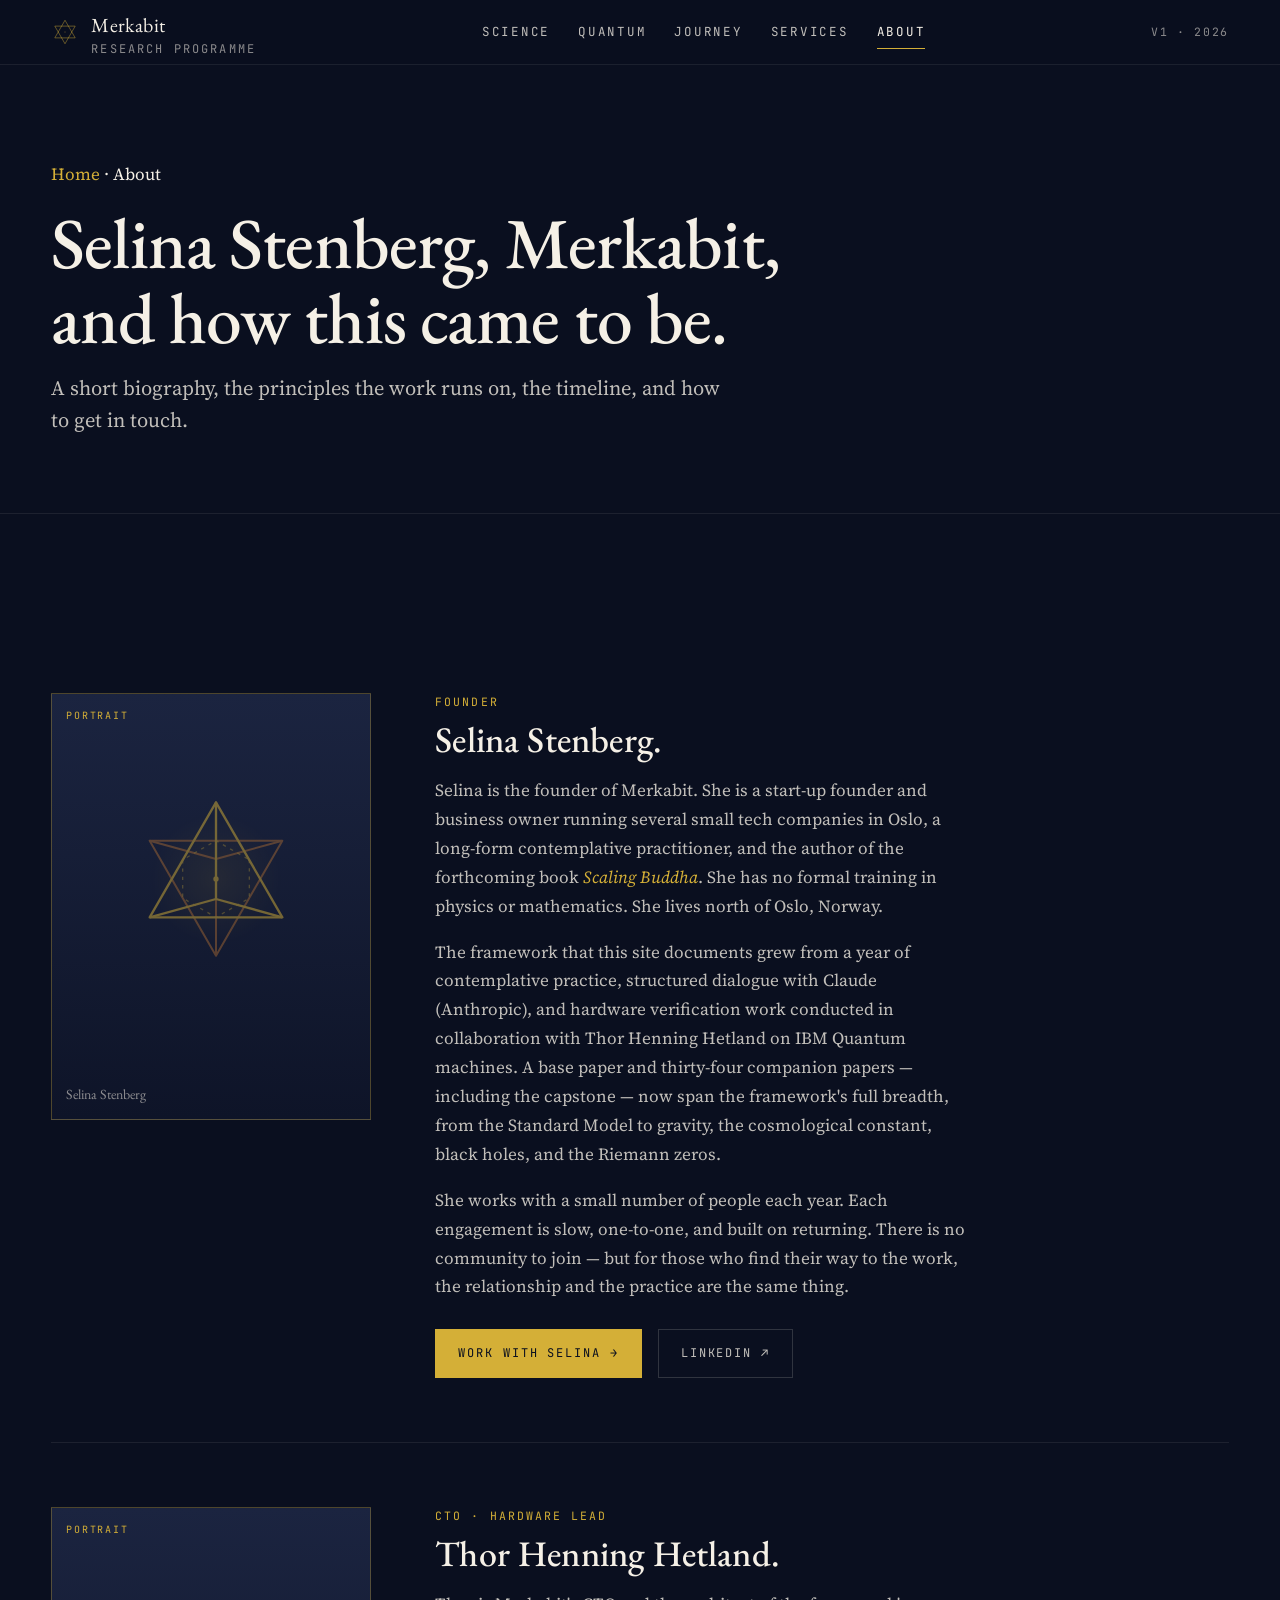
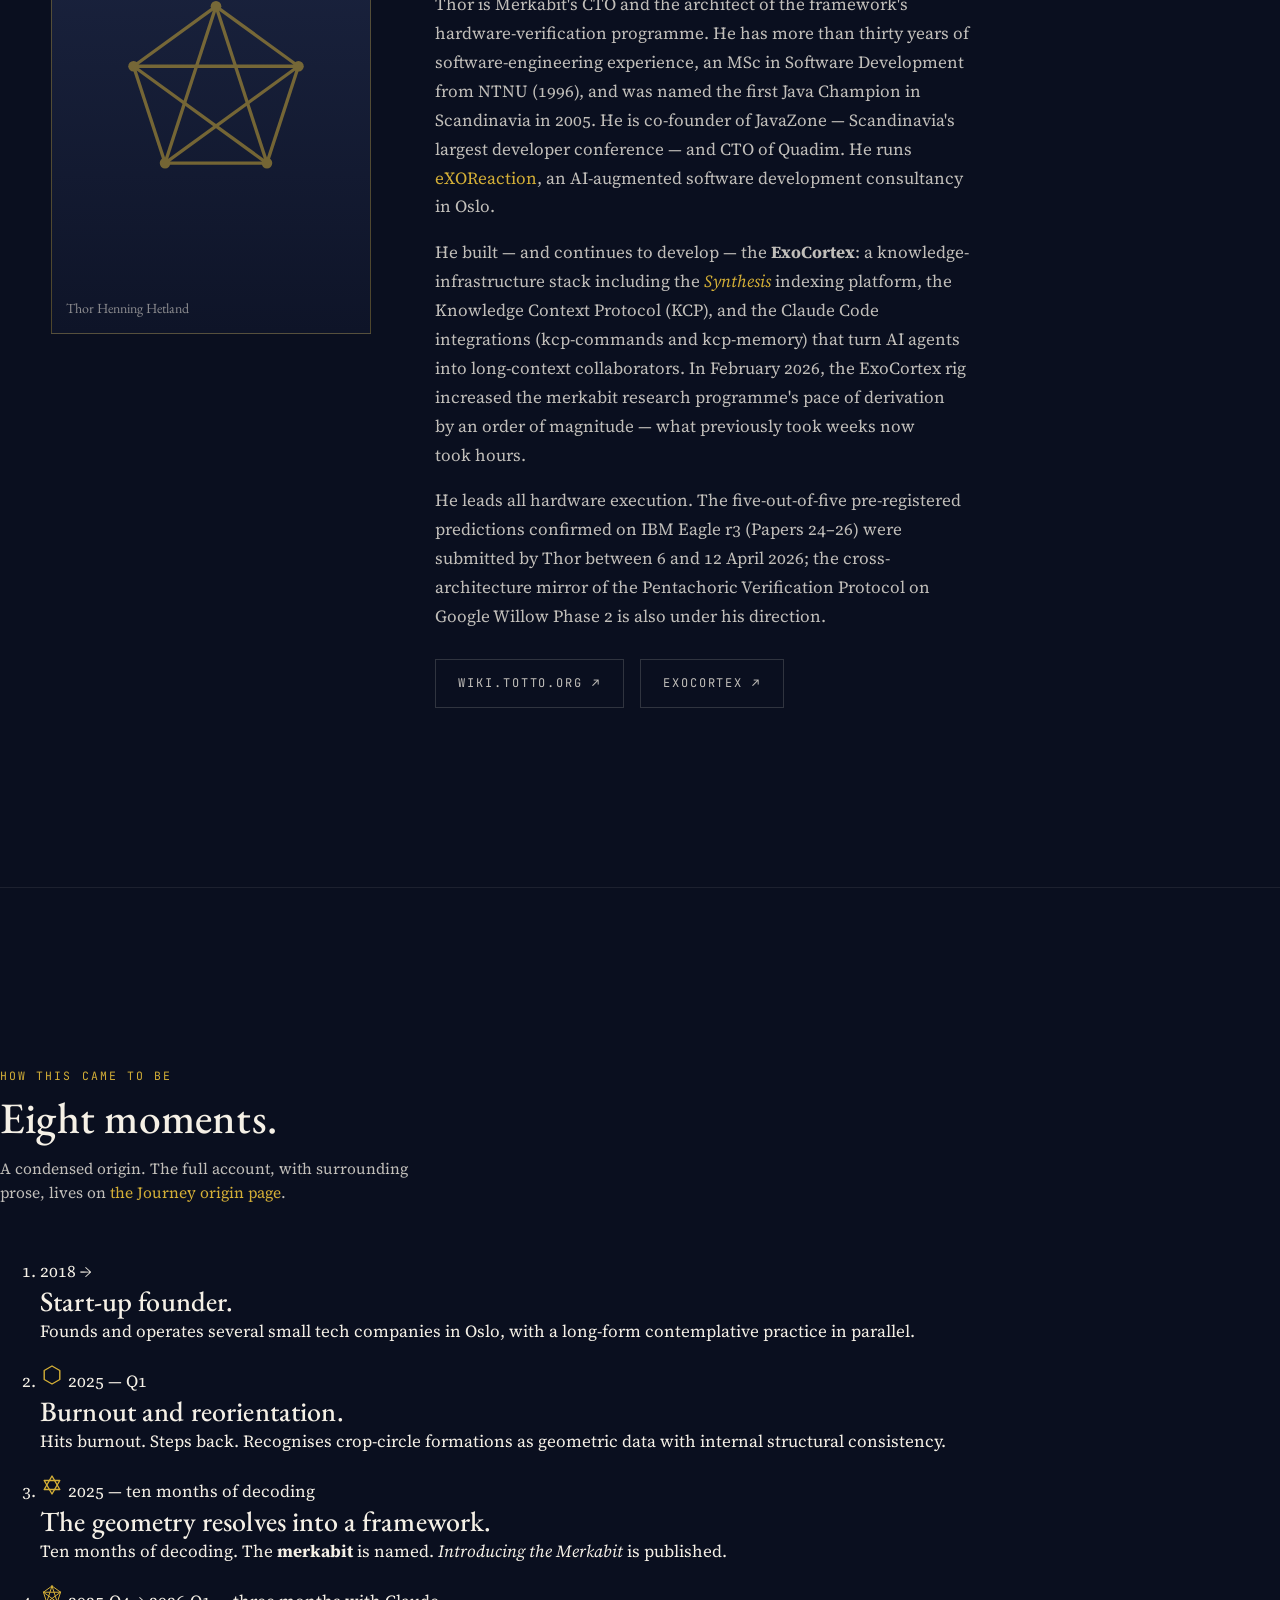
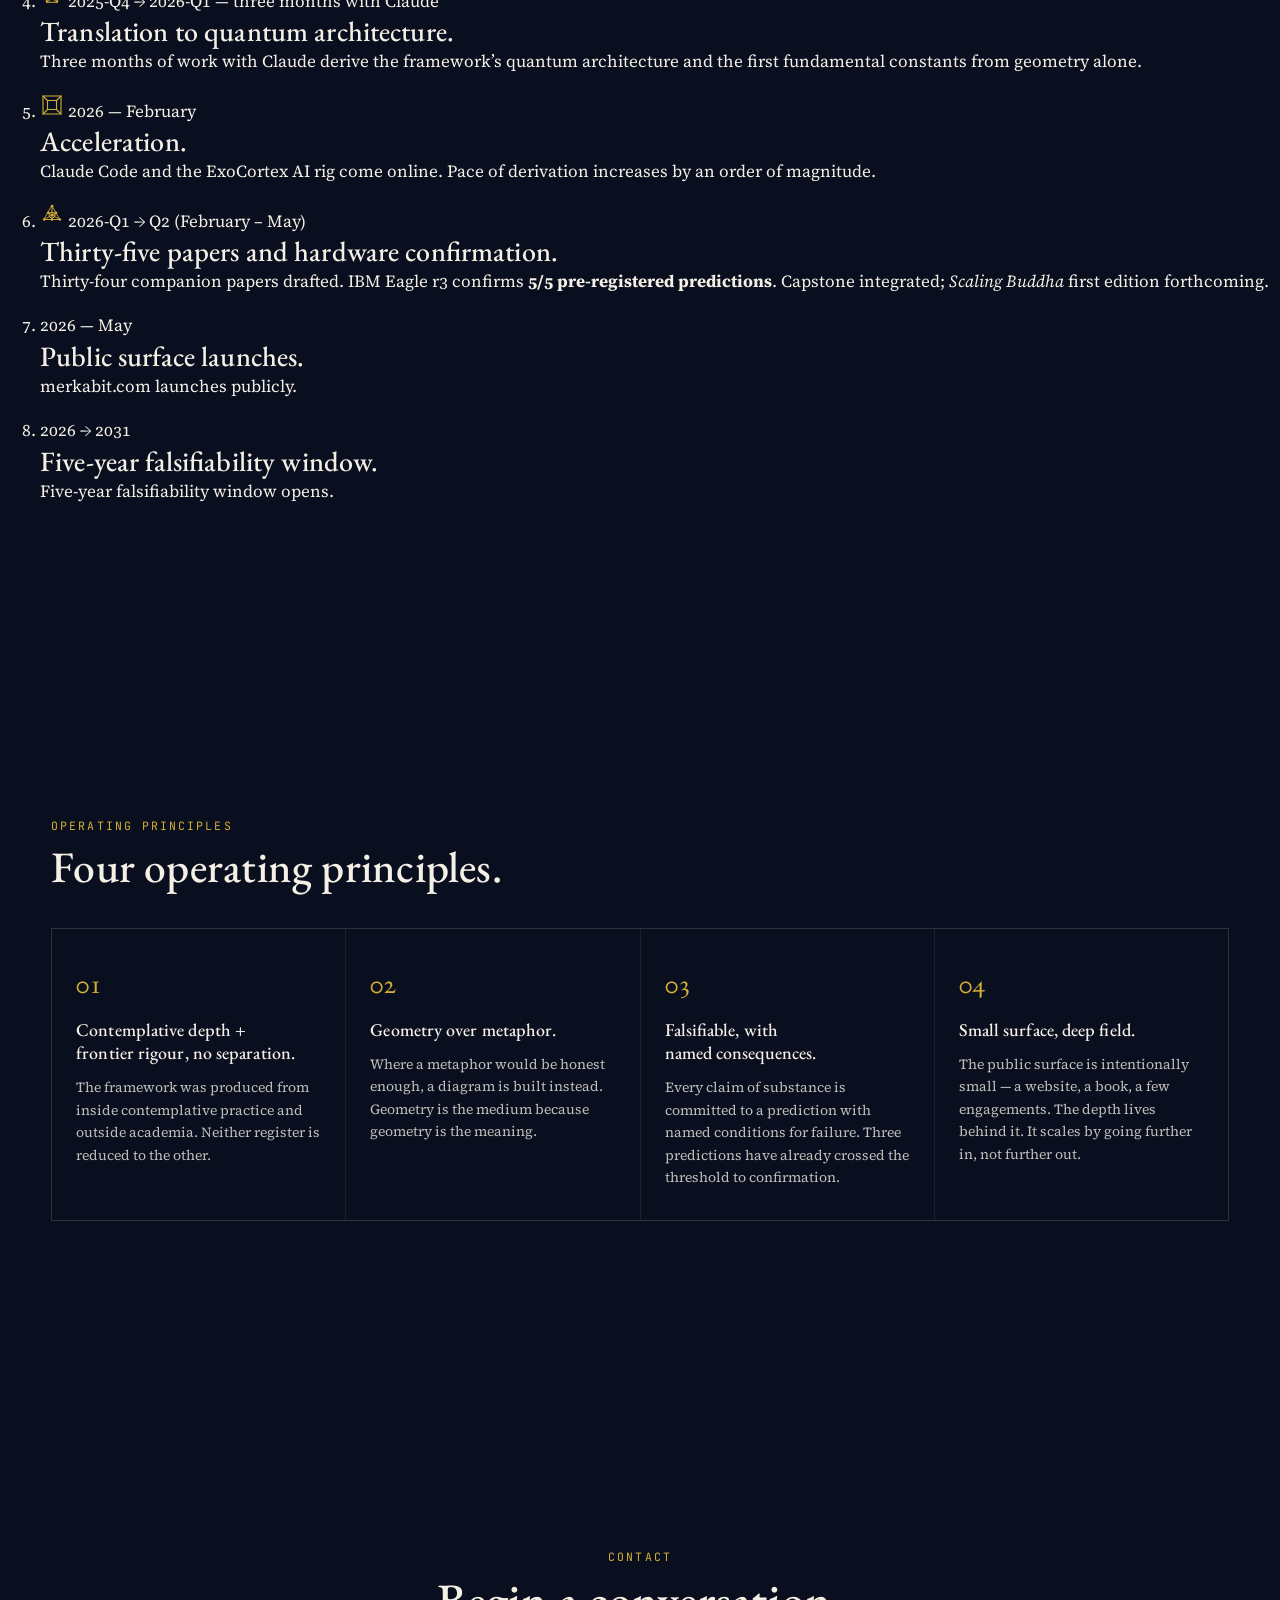
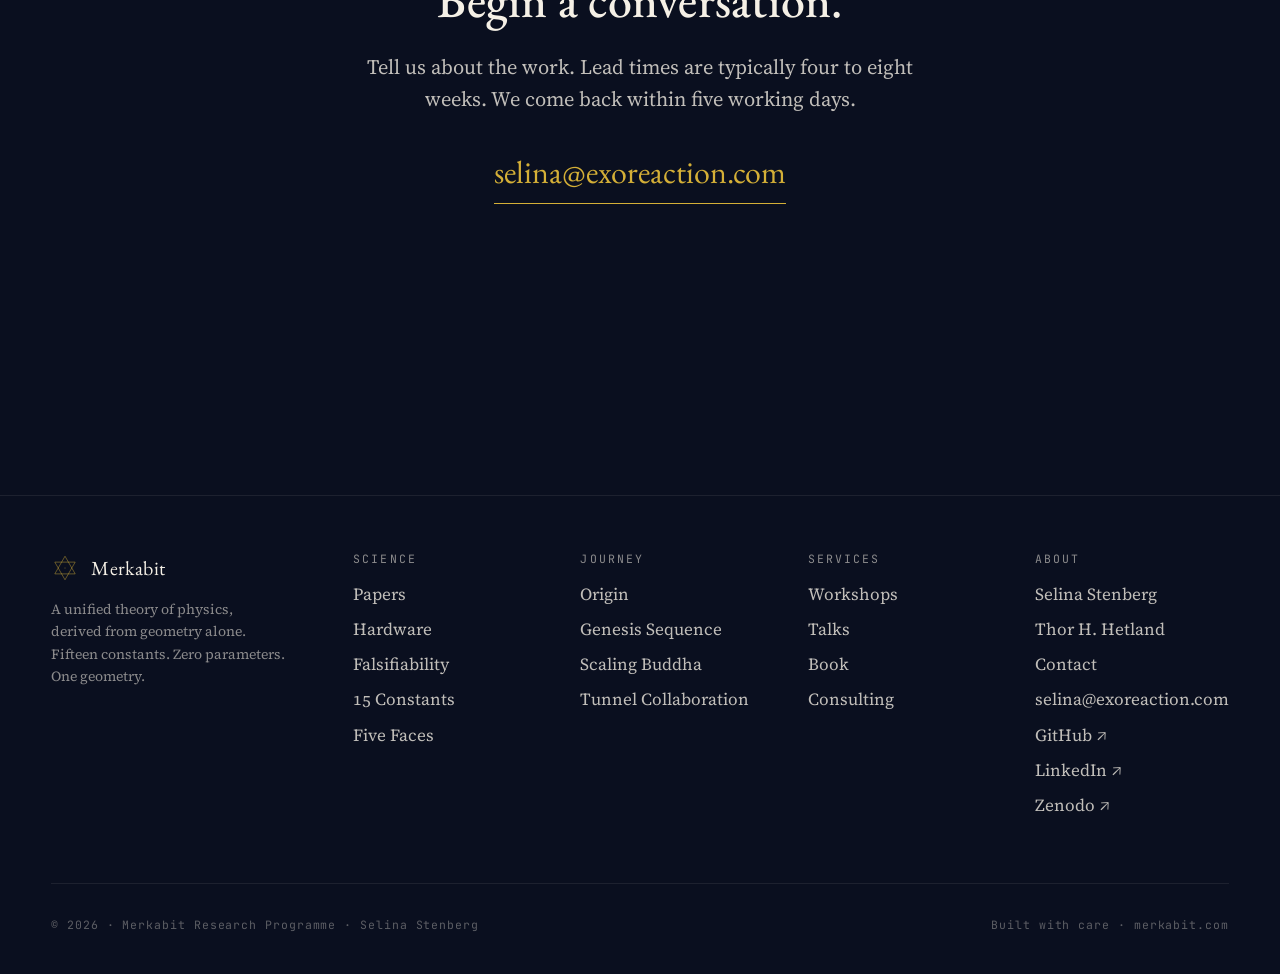
==== about.html @ daee8eeb "Warmer phrasing in Selina bio third paragraph Was: 'She works with a small number of clients each ye" ====
<!doctype html>
<html lang="en">
<head>
  <meta charset="utf-8"/>
  <title>About — Merkabit</title>
  <meta name="viewport" content="width=device-width,initial-scale=1"/>
  <link rel="preconnect" href="https://fonts.googleapis.com"/>
  <link rel="preconnect" href="https://fonts.gstatic.com" crossorigin/>
  <link href="https://fonts.googleapis.com/css2?family=EB+Garamond:ital,wght@0,400;0,500;0,600;1,400&family=Source+Serif+4:opsz,wght@8..60,300;8..60,400;8..60,500;8..60,600&family=JetBrains+Mono:wght@400;500&display=swap" rel="stylesheet"/>
  <link rel="stylesheet" href="styles/site.css"/>
  <style>
    .page-hero { padding: 96px 0 56px; border-bottom: 1px solid var(--line); }
    .bio-grid { display: grid; grid-template-columns: 320px 1fr; gap: 64px; align-items: start; padding: 64px 0; border-bottom: 1px solid var(--line); }
    .bio-grid:last-of-type { border-bottom: 0; }
    @media (max-width: 900px) { .bio-grid { grid-template-columns: 1fr; } }
    .portrait {
      aspect-ratio: 3/4; background:
        linear-gradient(180deg, #1B2440 0%, #0E1428 100%);
      border: 1px solid var(--line-gold);
      position: relative; overflow: hidden;
      display: flex; align-items: center; justify-content: center;
    }
    .portrait::before {
      content: attr(data-label); font-family: var(--font-mono); font-size: 10px; letter-spacing: 0.18em; text-transform: uppercase; color: var(--gold);
      position: absolute; top: 14px; left: 14px;
    }
    .portrait::after {
      content: attr(data-name); font-family: var(--font-display); font-size: 14px; color: var(--ink-dim); position: absolute; bottom: 14px; left: 14px;
    }
    .portrait .geo { width: 60%; height: 60%; opacity: 0.5; }
    .bio h2 { font-size: 36px; }
    .bio .body { font-size: 17px; line-height: 1.7; color: var(--ink-mid); margin-top: 16px; max-width: 60ch; }
    .bio .body p + p { margin-top: 14px; }
    .bio .body em { color: var(--gold); font-style: italic; }

    .principles {
      display: grid; grid-template-columns: repeat(4, 1fr); gap: 1px;
      background: var(--line); border: 1px solid var(--line);
    }
    @media (max-width: 900px) { .principles { grid-template-columns: 1fr 1fr; } }
    @media (max-width: 600px) { .principles { grid-template-columns: 1fr; } }
    .pr {
      background: var(--bg); padding: 32px 24px; min-height: 220px;
      display: flex; flex-direction: column; gap: 12px;
    }
    .pr .num { font-family: var(--font-display); font-size: 28px; color: var(--gold); }
    .pr h4 { font-size: 18px; }
    .pr p { font-size: 14px; color: var(--ink-mid); line-height: 1.6; margin: 0; }

    .timeline { display: flex; flex-direction: column; gap: 0; }
    .ev {
      display: grid; grid-template-columns: 140px 1fr; gap: 32px; padding: 22px 0;
      border-bottom: 1px solid var(--line);
    }
    .ev:last-child { border-bottom: 0; }
    .ev .yr { font-family: var(--font-mono); font-size: 13px; letter-spacing: 0.14em; color: var(--gold); padding-top: 4px; }
    .ev .what { font-size: 17px; color: var(--ink); line-height: 1.55; }
    .ev .what em { color: var(--ink-mid); font-style: normal; display: block; font-size: 14px; margin-top: 4px; }

    .contact-block { padding: 96px 0; text-align: center; }
    .contact-block h2 { font-size: clamp(36px, 5vw, 48px); }
    .contact-block .email-link {
      display: inline-block;
      margin-top: 32px;
      font-family: var(--font-display);
      font-size: clamp(24px, 3vw, 32px);
      color: var(--gold);
      text-decoration: none;
      border-bottom: 1px solid var(--gold);
      padding-bottom: 4px;
      transition: opacity 150ms ease;
    }
    .contact-block .email-link:hover { opacity: 0.78; }
  </style>
</head>
<body data-nav="about" data-screen-label="11 About">
  <div id="site-header"></div>
  <main class="page">

    <section class="page-hero">
      <div class="wrap wrap--wide">
        <div class="crumb"><a href="index.html">Home</a> · About</div>
        <h1 style="margin-top:18px;">Selina Stenberg, Merkabit, and how this came to be.</h1>
        <p class="lede" style="margin-top:18px;">
          A short biography, the principles the work runs on, the timeline, and how to get in touch.
        </p>
      </div>
    </section>

    <section>
      <div class="wrap wrap--wide">
        <div class="bio-grid" id="bio">
          <div class="portrait" data-label="Portrait" data-name="Selina Stenberg">
            <div class="geo" id="portrait-geo"></div>
          </div>
          <div class="bio">
            <div class="eyebrow">Founder</div>
            <h2 style="margin-top:8px;">Selina Stenberg.</h2>
            <div class="body">
              <p>Selina is the founder of Merkabit. She is a start-up founder and business owner running several small tech companies in Oslo, a long-form contemplative practitioner, and the author of the forthcoming book <em>Scaling Buddha</em>. She has no formal training in physics or mathematics. She lives north of Oslo, Norway.</p>
              <p>The framework that this site documents grew from a year of contemplative practice, structured dialogue with Claude (Anthropic), and hardware verification work conducted in collaboration with Thor Henning Hetland on IBM Quantum machines. A base paper and thirty-four companion papers — including the capstone — now span the framework's full breadth, from the Standard Model to gravity, the cosmological constant, black holes, and the Riemann zeros.</p>
              <p>She works with a small number of people each year. Each engagement is slow, one-to-one, and built on returning. There is no community to join — but for those who find their way to the work, the relationship and the practice are the same thing.</p>
            </div>
            <div class="row gap-sm" style="margin-top: 28px;">
              <a class="btn btn--solid" href="services.html">Work with Selina →</a>
              <a class="btn btn--ghost" href="https://www.linkedin.com/in/selinas/" target="_blank" rel="noopener">LinkedIn ↗</a>
            </div>
          </div>
        </div>

        <div class="bio-grid" id="bio-thor">
          <div class="portrait" data-label="Portrait" data-name="Thor Henning Hetland">
            <div class="geo" id="portrait-thor-geo"></div>
          </div>
          <div class="bio">
            <div class="eyebrow">CTO · Hardware lead</div>
            <h2 style="margin-top:8px;">Thor Henning Hetland.</h2>
            <div class="body">
              <p>Thor is Merkabit's CTO and the architect of the framework's hardware-verification programme. He has more than thirty years of software-engineering experience, an MSc in Software Development from NTNU (1996), and was named the first Java Champion in Scandinavia in 2005. He is co-founder of JavaZone — Scandinavia's largest developer conference — and CTO of Quadim. He runs <a href="https://exoreaction.com" target="_blank" rel="noopener" style="color:var(--gold);">eXOReaction</a>, an AI-augmented software development consultancy in Oslo.</p>
              <p>He built — and continues to develop — the <strong>ExoCortex</strong>: a knowledge-infrastructure stack including the <em>Synthesis</em> indexing platform, the Knowledge Context Protocol (KCP), and the Claude Code integrations (kcp-commands and kcp-memory) that turn AI agents into long-context collaborators. In February 2026, the ExoCortex rig increased the merkabit research programme's pace of derivation by an order of magnitude — what previously took weeks now took hours.</p>
              <p>He leads all hardware execution. The five-out-of-five pre-registered predictions confirmed on IBM Eagle r3 (Papers 24–26) were submitted by Thor between 6 and 12 April 2026; the cross-architecture mirror of the Pentachoric Verification Protocol on Google Willow Phase 2 is also under his direction.</p>
            </div>
            <div class="row gap-sm" style="margin-top: 28px;">
              <a class="btn btn--ghost" href="https://wiki.totto.org/about/" target="_blank" rel="noopener">wiki.totto.org ↗</a>
              <a class="btn btn--ghost" href="https://wiki.totto.org/knowledge-infrastructure/" target="_blank" rel="noopener">ExoCortex ↗</a>
            </div>
          </div>
        </div>
      </div>
    </section>

    <section style="border-top: 1px solid var(--line);">
      <div class="wrap wrap--wide" style="padding: 64px 0;">
        <div class="section-head">
          <div>
            <div class="eyebrow">How this came to be</div>
            <h2 style="margin-top:8px;">Eight moments.</h2>
            <p class="txt-mid" style="margin-top:14px; max-width: 56ch; font-size:15.5px; line-height:1.6;">A condensed origin. The full account, with surrounding prose, lives on <a href="journey.html#origin" style="color:var(--gold);">the Journey origin page</a>.</p>
          </div>
        </div>
        <div id="about-timeline" style="margin-top: 36px;"></div>
      </div>
    </section>

    <section>
      <div class="wrap wrap--wide">
        <div class="section-head">
          <div>
            <div class="eyebrow">Operating principles</div>
            <h2 style="margin-top:8px;">Four operating principles.</h2>
          </div>
        </div>
        <div class="principles">
          <div class="pr">
            <div class="num">01</div>
            <h4>Contemplative depth + frontier rigour, no separation.</h4>
            <p>The framework was produced from inside contemplative practice and outside academia. Neither register is reduced to the other.</p>
          </div>
          <div class="pr">
            <div class="num">02</div>
            <h4>Geometry over metaphor.</h4>
            <p>Where a metaphor would be honest enough, a diagram is built instead. Geometry is the medium because geometry is the meaning.</p>
          </div>
          <div class="pr">
            <div class="num">03</div>
            <h4>Falsifiable, with named consequences.</h4>
            <p>Every claim of substance is committed to a prediction with named conditions for failure. Three predictions have already crossed the threshold to confirmation.</p>
          </div>
          <div class="pr">
            <div class="num">04</div>
            <h4>Small surface, deep field.</h4>
            <p>The public surface is intentionally small — a website, a book, a few engagements. The depth lives behind it. It scales by going further in, not further out.</p>
          </div>
        </div>
      </div>
    </section>


    <section id="contact">
      <div class="wrap wrap--narrow contact-block">
        <div class="eyebrow">Contact</div>
        <h2 style="margin-top:8px;">Begin a conversation.</h2>
        <p class="lede" style="margin: 24px auto 0; max-width: 56ch;">
          Tell us about the work. Lead times are typically four to eight weeks. We come back within five working days.
        </p>
        <a class="email-link" href="mailto:selina@exoreaction.com">selina@exoreaction.com</a>
      </div>
    </section>

  </main>
  <div id="site-footer"></div>
  <script src="scripts/geometry.js"></script>
  <script src="scripts/timeline.js"></script>
  <script src="scripts/chrome.js"></script>
  <script>
    document.getElementById('portrait-geo').innerHTML = MerkabitGeo.merkabit3D({ size: 200 });
    document.getElementById('portrait-thor-geo').innerHTML = MerkabitGeo.pentachoron({ size: 200 });
    if (window.MerkabitTimeline) MerkabitTimeline.renderCompact(document.getElementById('about-timeline'));
  </script>
</body>
</html>
---- styles/site.css ----
/* Merkabit — site styles. Option A (deep contemplative) palette. */

:root {
  /* base palette */
  --bg: #0A0F1F;
  --bg-elev-1: #11172C;
  --bg-elev-2: #161D34;
  --line: rgba(245, 240, 230, 0.08);
  --line-strong: rgba(245, 240, 230, 0.16);
  --line-gold: rgba(212, 175, 55, 0.32);

  --ink: #F5F0E6;
  --ink-mid: rgba(245, 240, 230, 0.78);
  --ink-dim: rgba(245, 240, 230, 0.55);
  --ink-faint: rgba(245, 240, 230, 0.35);

  --gold: #D4AF37;
  --gold-soft: #C8A24A;
  --copper: #B87333;
  --teal: #2C5F66;

  --status-open: #D4AF37;
  --status-confirmed: #6FB78A;
  --status-refuted: #C56B5C;

  /* type */
  --font-display: "EB Garamond", "Cormorant Garamond", Georgia, serif;
  --font-body: "Source Serif 4", "Source Serif Pro", "Lora", Georgia, serif;
  --font-mono: "JetBrains Mono", "IBM Plex Mono", ui-monospace, monospace;

  /* rhythm */
  --rule: 1px;
  --measure: 68ch;
  --gutter: clamp(20px, 4vw, 56px);
  --section-y: clamp(72px, 9vw, 132px);

  /* radii — geometry prefers little rounding */
  --r-1: 2px;
  --r-2: 4px;
}

* { box-sizing: border-box; }

html, body {
  margin: 0;
  background: var(--bg);
  color: var(--ink);
  font-family: var(--font-body);
  font-size: 17px;
  line-height: 1.6;
  font-feature-settings: "kern", "liga", "onum";
  -webkit-font-smoothing: antialiased;
  text-rendering: optimizeLegibility;
}

a { color: var(--gold); text-decoration: none; }
a:hover { color: var(--ink); }

::selection { background: rgba(212, 175, 55, 0.35); color: var(--ink); }

/* ---------- typography ---------- */

h1, h2, h3, h4 {
  font-family: var(--font-display);
  font-weight: 500;
  color: var(--ink);
  letter-spacing: 0.005em;
  margin: 0;
  text-wrap: balance;
}

h1 { font-size: clamp(40px, 5.6vw, 76px); line-height: 1.04; letter-spacing: -0.012em; }
h2 { font-size: clamp(28px, 3.4vw, 46px); line-height: 1.12; }
h3 { font-size: clamp(22px, 2.2vw, 28px); line-height: 1.2; }
h4 { font-size: 18px; line-height: 1.3; }

p { margin: 0 0 1em; }
p, li { text-wrap: pretty; }

.lede {
  font-size: clamp(19px, 1.6vw, 22px);
  line-height: 1.55;
  color: var(--ink-mid);
  max-width: var(--measure);
}

.eyebrow {
  font-family: var(--font-mono);
  font-size: 11.5px;
  text-transform: uppercase;
  letter-spacing: 0.18em;
  color: var(--gold);
}

.eyebrow--mid { color: var(--ink-dim); }

.mono { font-family: var(--font-mono); }
code, kbd { font-family: var(--font-mono); font-size: 0.92em; }

/* ---------- layout ---------- */

.page {
  min-height: 100%;
}

.wrap {
  width: 100%;
  max-width: 1240px;
  margin: 0 auto;
  padding: 0 var(--gutter);
}

.wrap--narrow { max-width: 920px; }
.wrap--wide   { max-width: 1360px; }

section { padding: var(--section-y) 0; }

.section-head {
  display: flex;
  align-items: baseline;
  justify-content: space-between;
  gap: 24px;
  margin-bottom: 36px;
}
.section-head .eyebrow { white-space: nowrap; }

/* ---------- header / nav ---------- */

.site-header {
  position: sticky;
  top: 0;
  z-index: 50;
  background: rgba(10, 15, 31, 0.78);
  backdrop-filter: blur(14px);
  border-bottom: 1px solid var(--line);
}
.site-header .wrap--wide {
  display: grid;
  grid-template-columns: auto 1fr auto;
  align-items: center;
  height: 64px;
  gap: 32px;
}
.brand {
  display: flex;
  align-items: center;
  gap: 12px;
  color: var(--ink);
}
.brand .logo-mark { width: 28px; height: 28px; flex: none; }
.brand .wordmark {
  font-family: var(--font-display);
  font-size: 20px;
  letter-spacing: 0.02em;
}
.brand .wordmark .small { color: var(--ink-dim); font-size: 12px; letter-spacing: 0.18em; text-transform: uppercase; font-family: var(--font-mono); display: block; line-height: 1; margin-top: 2px; }

.nav { display: flex; gap: 28px; justify-self: center; }
.nav a {
  font-family: var(--font-mono);
  font-size: 12.5px;
  text-transform: uppercase;
  letter-spacing: 0.14em;
  color: var(--ink-mid);
  padding: 6px 0;
  border-bottom: 1px solid transparent;
}
.nav a:hover, .nav a.active {
  color: var(--ink);
  border-bottom-color: var(--gold);
}

.nav-meta {
  font-family: var(--font-mono);
  font-size: 11.5px;
  letter-spacing: 0.14em;
  color: var(--ink-dim);
  text-transform: uppercase;
}

/* ---------- footer ---------- */

.site-footer {
  border-top: 1px solid var(--line);
  padding: 56px 0 40px;
  margin-top: 80px;
  background: var(--bg);
}
.site-footer .wrap--wide {
  display: grid;
  grid-template-columns: 1.4fr repeat(4, 1fr);
  gap: 40px;
}
.site-footer h4 {
  font-family: var(--font-mono);
  font-size: 11.5px;
  text-transform: uppercase;
  letter-spacing: 0.18em;
  color: var(--ink-dim);
  font-weight: 400;
  margin-bottom: 14px;
}
.site-footer ul { list-style: none; padding: 0; margin: 0; display: flex; flex-direction: column; gap: 8px; }
.site-footer a { color: var(--ink-mid); }
.site-footer a:hover { color: var(--gold); }
.site-footer .meta {
  grid-column: 1 / -1;
  display: flex;
  justify-content: space-between;
  align-items: center;
  padding-top: 32px;
  border-top: 1px solid var(--line);
  margin-top: 24px;
  font-family: var(--font-mono);
  font-size: 11.5px;
  color: var(--ink-faint);
  letter-spacing: 0.08em;
}

/* ---------- hairlines / dividers ---------- */

.rule {
  height: 1px;
  background: var(--line);
  border: 0;
  margin: 0;
}
.rule--gold { background: var(--line-gold); }

.lattice-divider {
  height: 28px;
  background-image: url("data:image/svg+xml;utf8,<svg xmlns='http://www.w3.org/2000/svg' width='56' height='28' viewBox='0 0 56 28'><g fill='none' stroke='%23D4AF37' stroke-width='0.6' opacity='0.45'><path d='M0 14 L14 0 L28 14 L42 0 L56 14'/><path d='M0 14 L14 28 L28 14 L42 28 L56 14'/></g></svg>");
  background-repeat: repeat-x;
  background-position: center;
  opacity: 0.55;
}

/* ---------- buttons / pills ---------- */

.btn {
  display: inline-flex;
  align-items: center;
  gap: 10px;
  padding: 14px 22px;
  border: 1px solid var(--gold);
  color: var(--ink);
  background: transparent;
  font-family: var(--font-mono);
  font-size: 12px;
  letter-spacing: 0.16em;
  text-transform: uppercase;
  cursor: pointer;
  transition: background 160ms ease, color 160ms ease;
}
.btn:hover { background: var(--gold); color: var(--bg); }
.btn--solid { background: var(--gold); color: var(--bg); }
.btn--solid:hover { background: var(--gold-soft); color: var(--bg); }
.btn--ghost { border-color: var(--line-strong); color: var(--ink-mid); }
.btn--ghost:hover { background: transparent; color: var(--ink); border-color: var(--gold); }
.btn .arrow { transition: transform 160ms ease; }
.btn:hover .arrow { transform: translateX(3px); }

.pill {
  display: inline-flex;
  align-items: center;
  padding: 4px 10px;
  font-family: var(--font-mono);
  font-size: 10.5px;
  letter-spacing: 0.12em;
  text-transform: uppercase;
  border: 1px solid var(--line-strong);
  color: var(--ink-mid);
  border-radius: 999px;
}
.pill--gold { border-color: var(--line-gold); color: var(--gold); }
.pill--confirmed { border-color: rgba(111,183,138,0.4); color: var(--status-confirmed); }
.pill--open { border-color: rgba(212,175,55,0.45); color: var(--status-open); }
.pill--refuted { border-color: rgba(197,107,92,0.45); color: var(--status-refuted); }

/* ---------- card ---------- */

.card {
  background: var(--bg-elev-1);
  border: 1px solid var(--line);
  padding: 28px;
  position: relative;
  transition: border-color 200ms ease, transform 200ms ease;
}
.card:hover { border-color: var(--line-gold); }
.card--linked { cursor: pointer; }

.card .corner {
  position: absolute;
  top: 0; left: 0;
  width: 14px; height: 14px;
  border-top: 1px solid var(--gold);
  border-left: 1px solid var(--gold);
  opacity: 0.7;
}

/* ---------- table ---------- */

.tbl {
  width: 100%;
  border-collapse: collapse;
  font-size: 14.5px;
}
.tbl th, .tbl td {
  text-align: left;
  padding: 14px 16px;
  border-bottom: 1px solid var(--line);
  vertical-align: top;
}
.tbl th {
  font-family: var(--font-mono);
  font-weight: 400;
  font-size: 11px;
  letter-spacing: 0.16em;
  text-transform: uppercase;
  color: var(--ink-dim);
  border-bottom-color: var(--line-strong);
}
.tbl tr:hover td { background: rgba(212, 175, 55, 0.03); }

/* ---------- backgrounds ---------- */

.bg-hex {
  background-image: url("data:image/svg+xml;utf8,<svg xmlns='http://www.w3.org/2000/svg' width='84' height='98' viewBox='0 0 84 98'><g fill='none' stroke='%23F5F0E6' stroke-width='0.5' opacity='0.10'><polygon points='42,2 82,25 82,73 42,96 2,73 2,25'/></g></svg>");
  background-repeat: repeat;
}
.bg-tri {
  background-image: url("data:image/svg+xml;utf8,<svg xmlns='http://www.w3.org/2000/svg' width='40' height='34.6' viewBox='0 0 40 34.6'><g fill='none' stroke='%23F5F0E6' stroke-width='0.4' opacity='0.07'><path d='M0 0 L20 34.6 L40 0 Z M0 34.6 L20 0 L40 34.6 Z'/></g></svg>");
}

/* ---------- utilities ---------- */

.grid-2 { display: grid; grid-template-columns: repeat(2, 1fr); gap: 24px; }
.grid-3 { display: grid; grid-template-columns: repeat(3, 1fr); gap: 24px; }
.grid-4 { display: grid; grid-template-columns: repeat(4, 1fr); gap: 20px; }
.grid-5 { display: grid; grid-template-columns: repeat(5, 1fr); gap: 16px; }
.gap-sm { gap: 12px; }
.row { display: flex; align-items: center; gap: 16px; }
.row-between { display: flex; align-items: center; justify-content: space-between; gap: 16px; }
.col { display: flex; flex-direction: column; }

.txt-mid { color: var(--ink-mid); }
.txt-dim { color: var(--ink-dim); }
.txt-gold { color: var(--gold); }

.stack-xs > * + * { margin-top: 8px; }
.stack-sm > * + * { margin-top: 14px; }
.stack    > * + * { margin-top: 22px; }
.stack-lg > * + * { margin-top: 36px; }
.stack-xl > * + * { margin-top: 64px; }

@media (max-width: 900px) {
  .grid-2, .grid-3, .grid-4, .grid-5 { grid-template-columns: 1fr; }
  .site-footer .wrap--wide { grid-template-columns: 1fr 1fr; }
  .site-header .wrap--wide { grid-template-columns: auto auto; }
  .nav { display: none; }
}
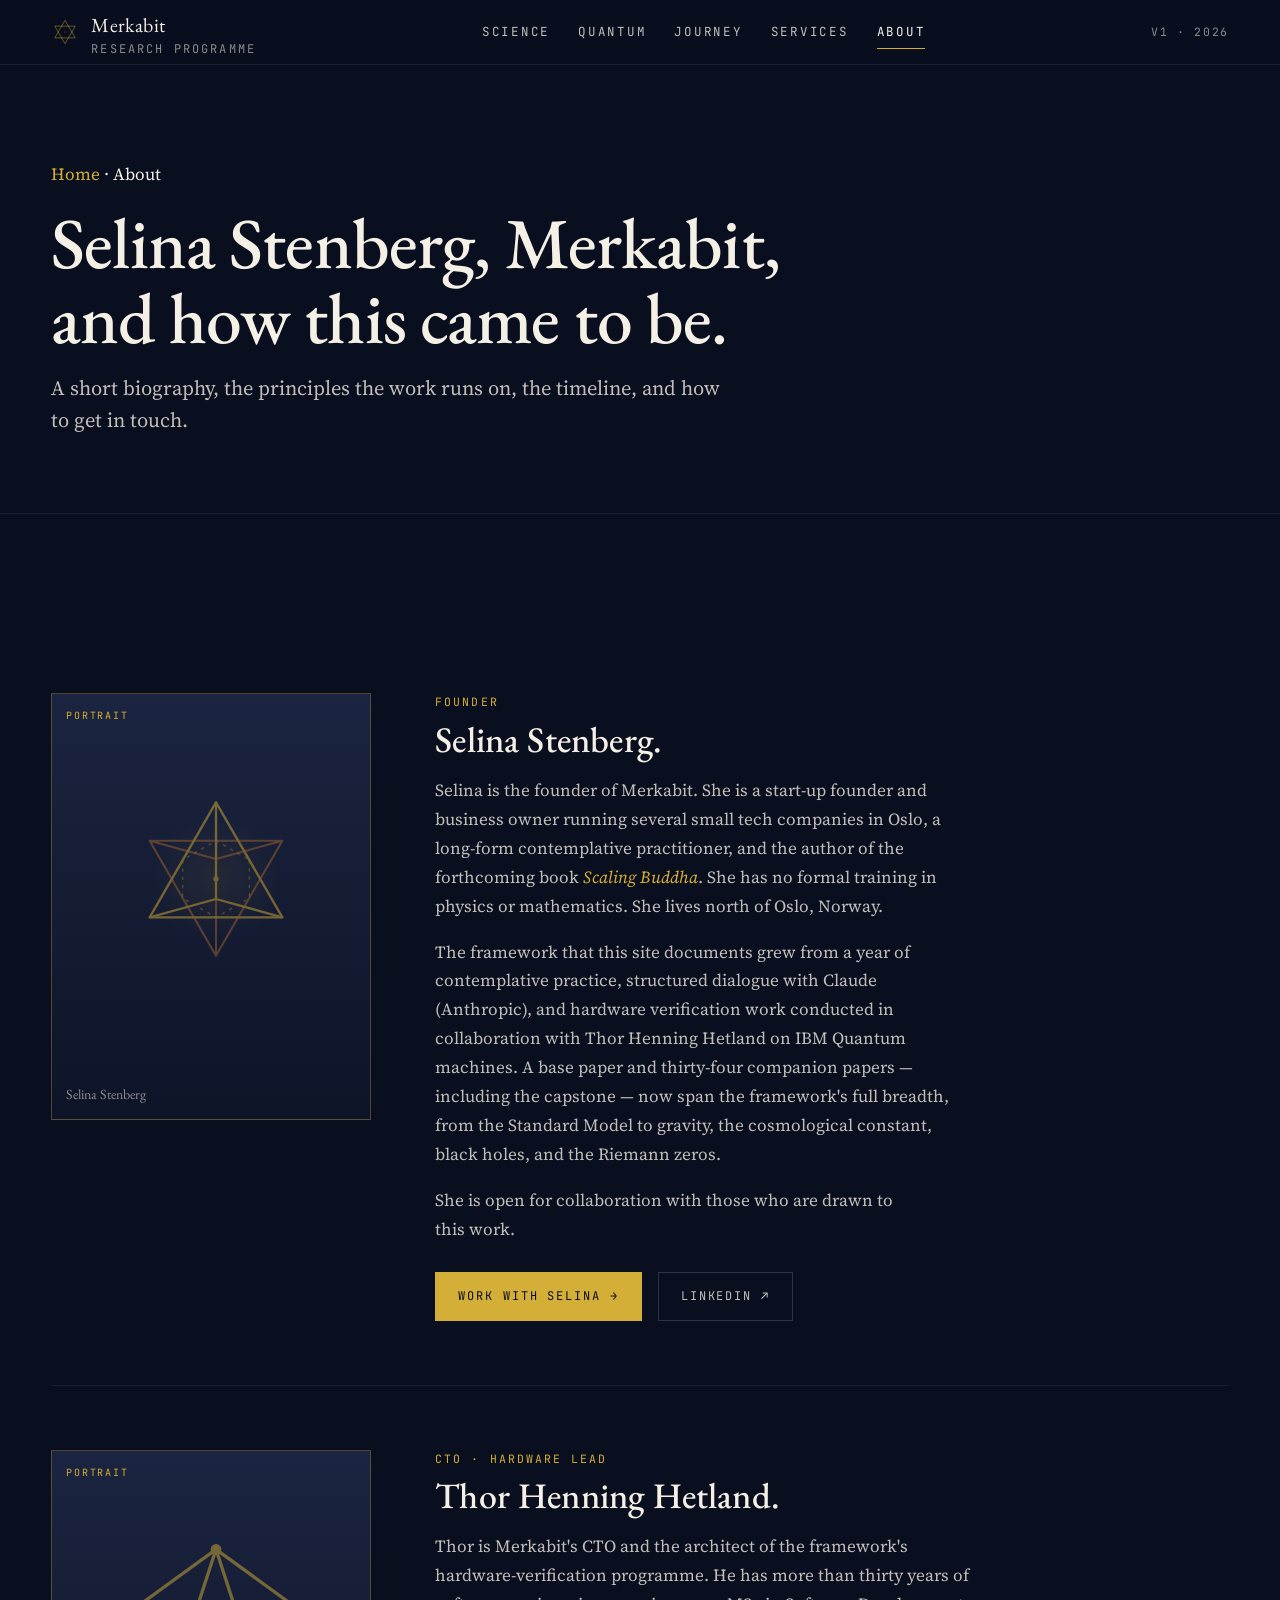
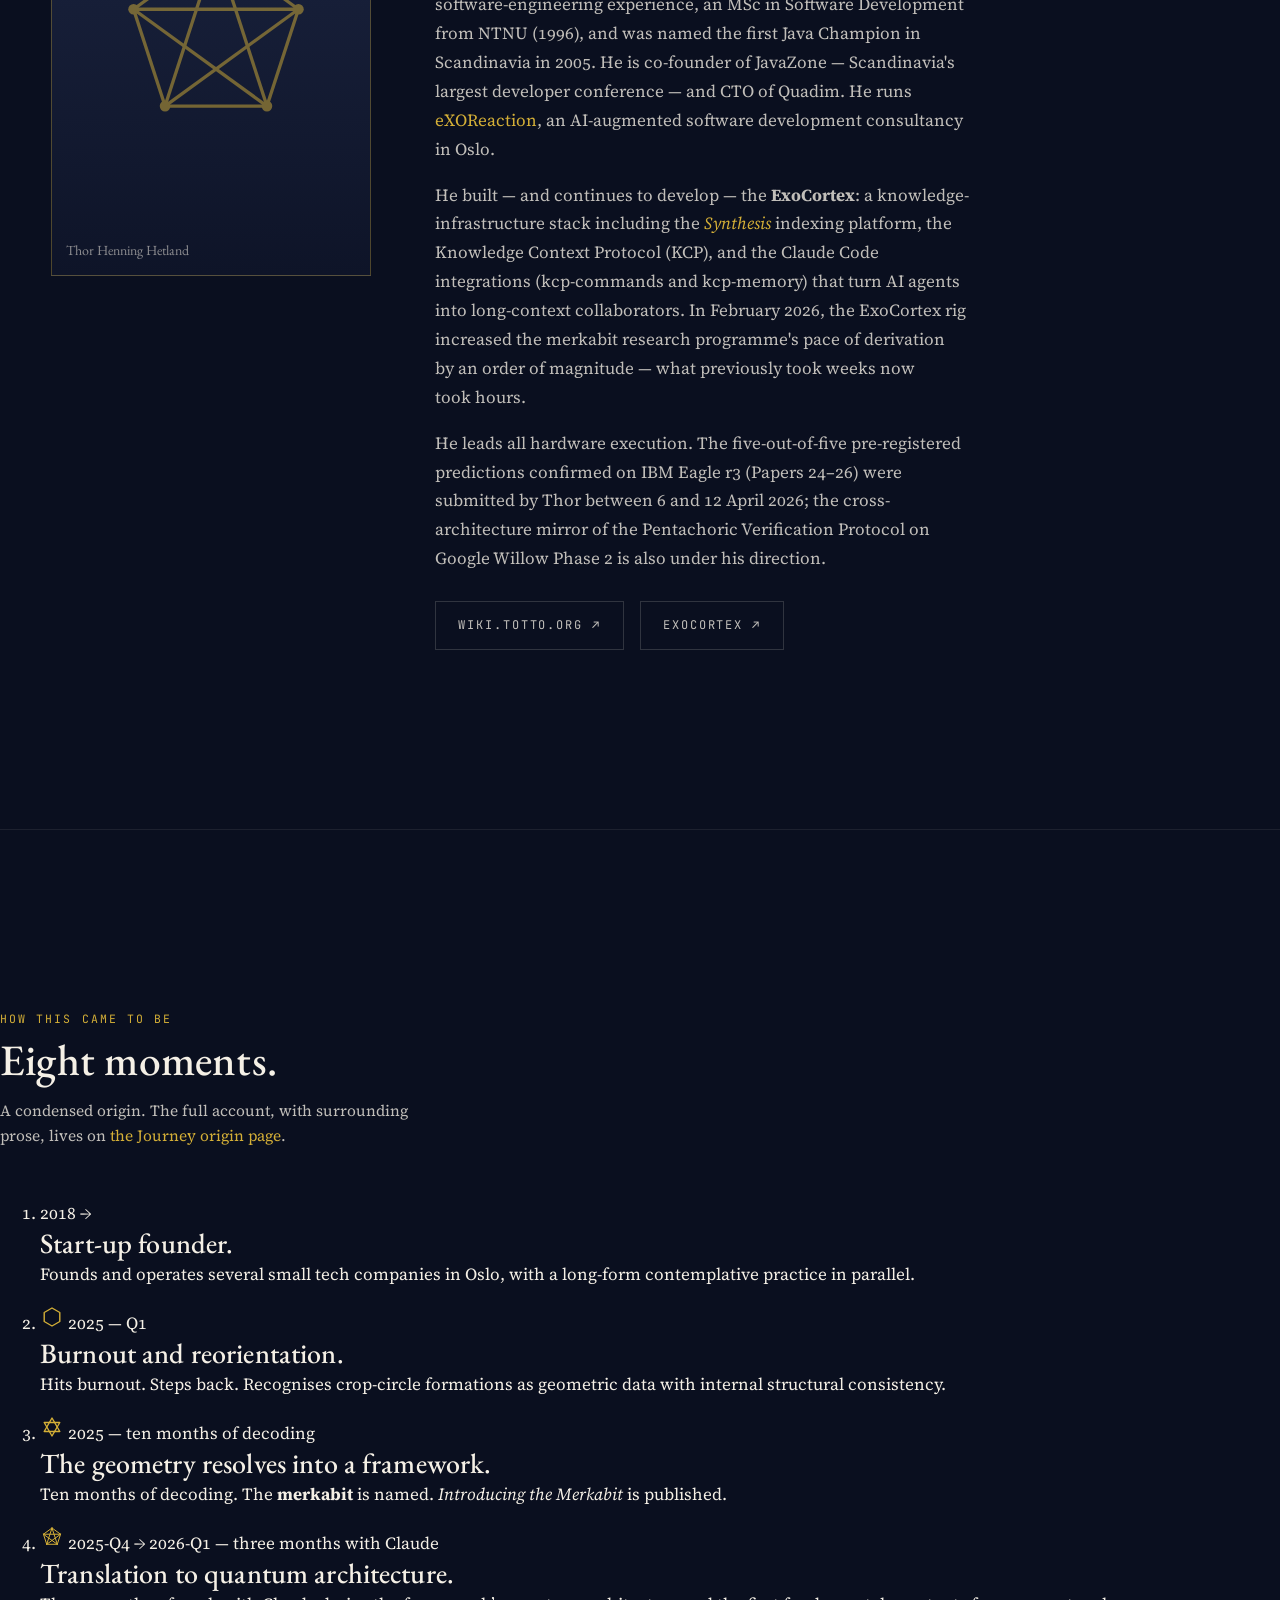
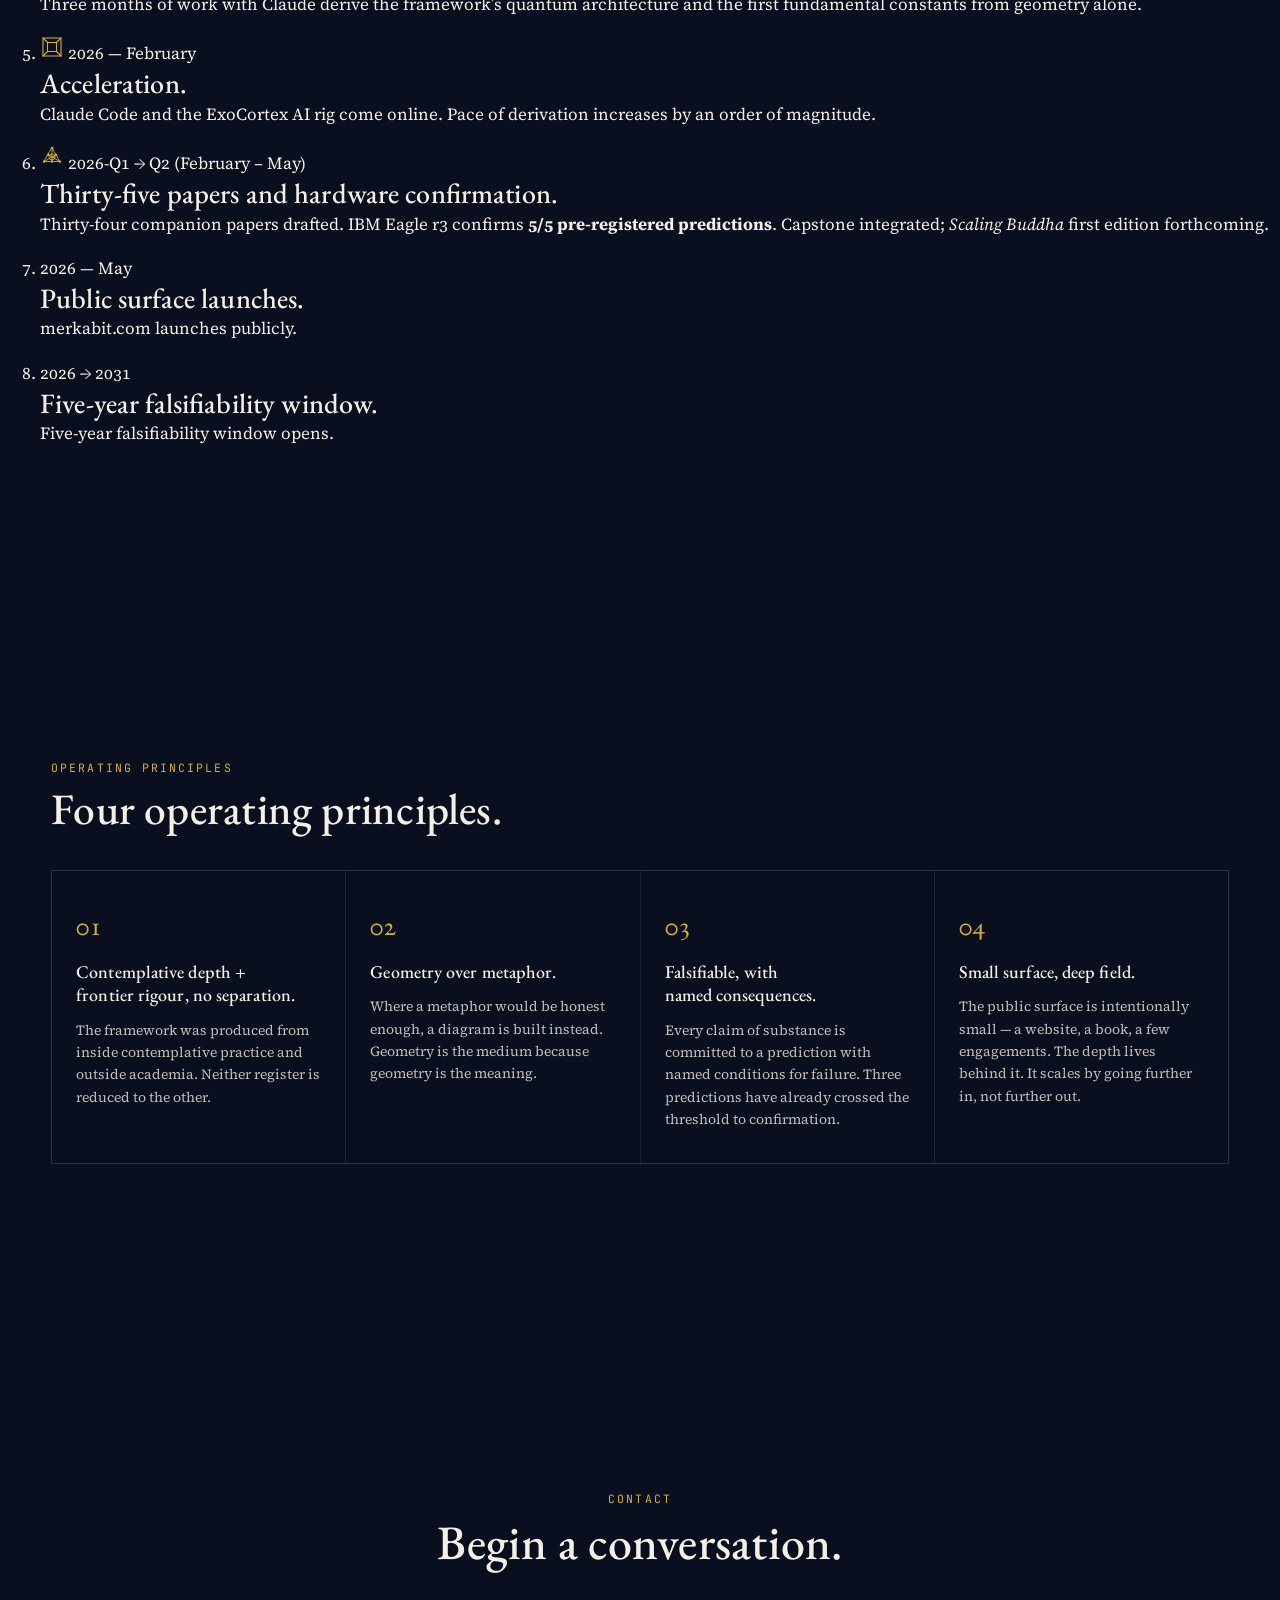
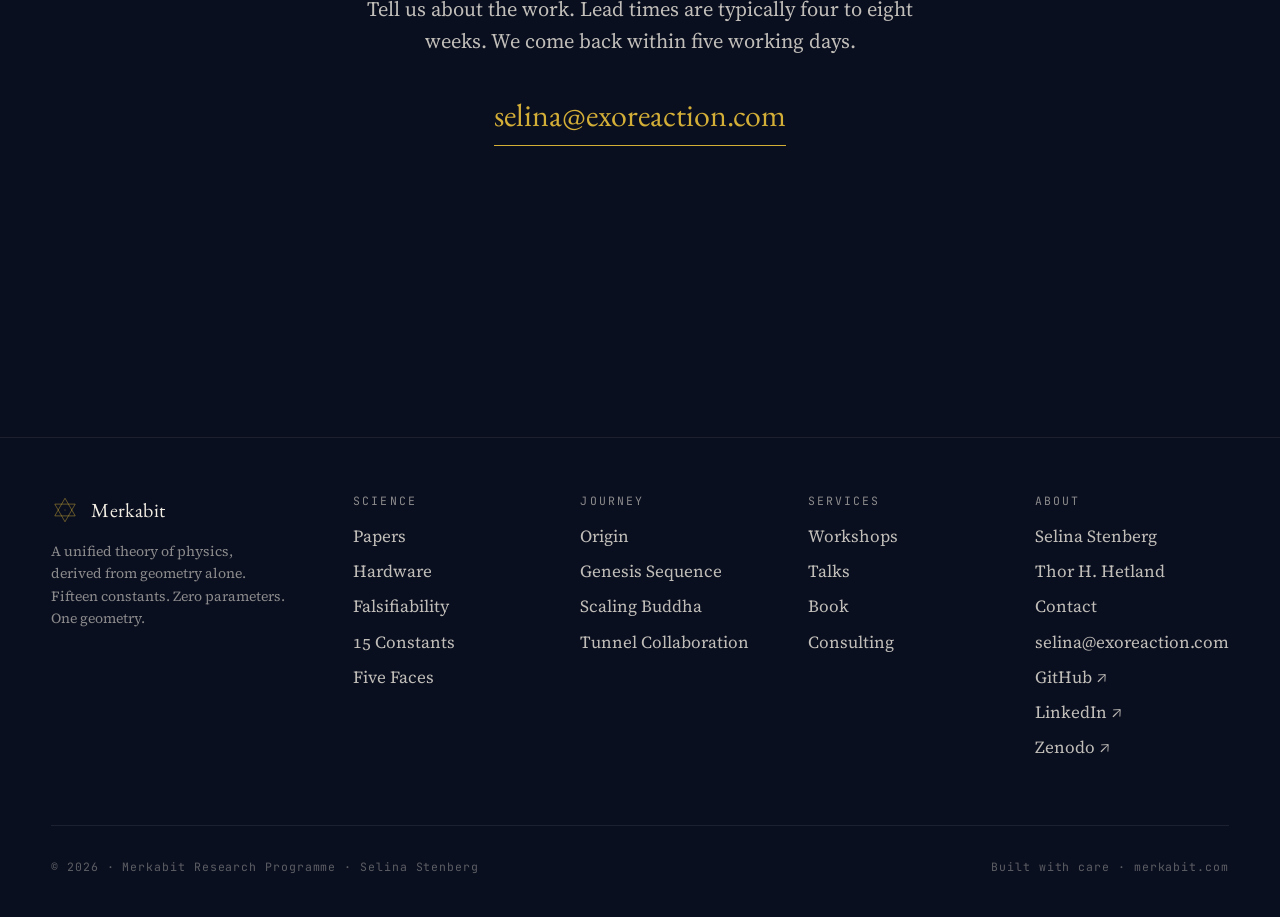
==== commit 9a03a5b4: "Open the bio: 'She is open for collaboration with those who are drawn to this work.' Replaces the pr" ====
--- a/about.html
+++ b/about.html
@@ -99,7 +99,7 @@
             <div class="body">
               <p>Selina is the founder of Merkabit. She is a start-up founder and business owner running several small tech companies in Oslo, a long-form contemplative practitioner, and the author of the forthcoming book <em>Scaling Buddha</em>. She has no formal training in physics or mathematics. She lives north of Oslo, Norway.</p>
               <p>The framework that this site documents grew from a year of contemplative practice, structured dialogue with Claude (Anthropic), and hardware verification work conducted in collaboration with Thor Henning Hetland on IBM Quantum machines. A base paper and thirty-four companion papers — including the capstone — now span the framework's full breadth, from the Standard Model to gravity, the cosmological constant, black holes, and the Riemann zeros.</p>
-              <p>She works with a small number of people each year. Each engagement is slow, one-to-one, and built on returning. There is no community to join — but for those who find their way to the work, the relationship and the practice are the same thing.</p>
+              <p>She is open for collaboration with those who are drawn to this work.</p>
             </div>
             <div class="row gap-sm" style="margin-top: 28px;">
               <a class="btn btn--solid" href="services.html">Work with Selina →</a>
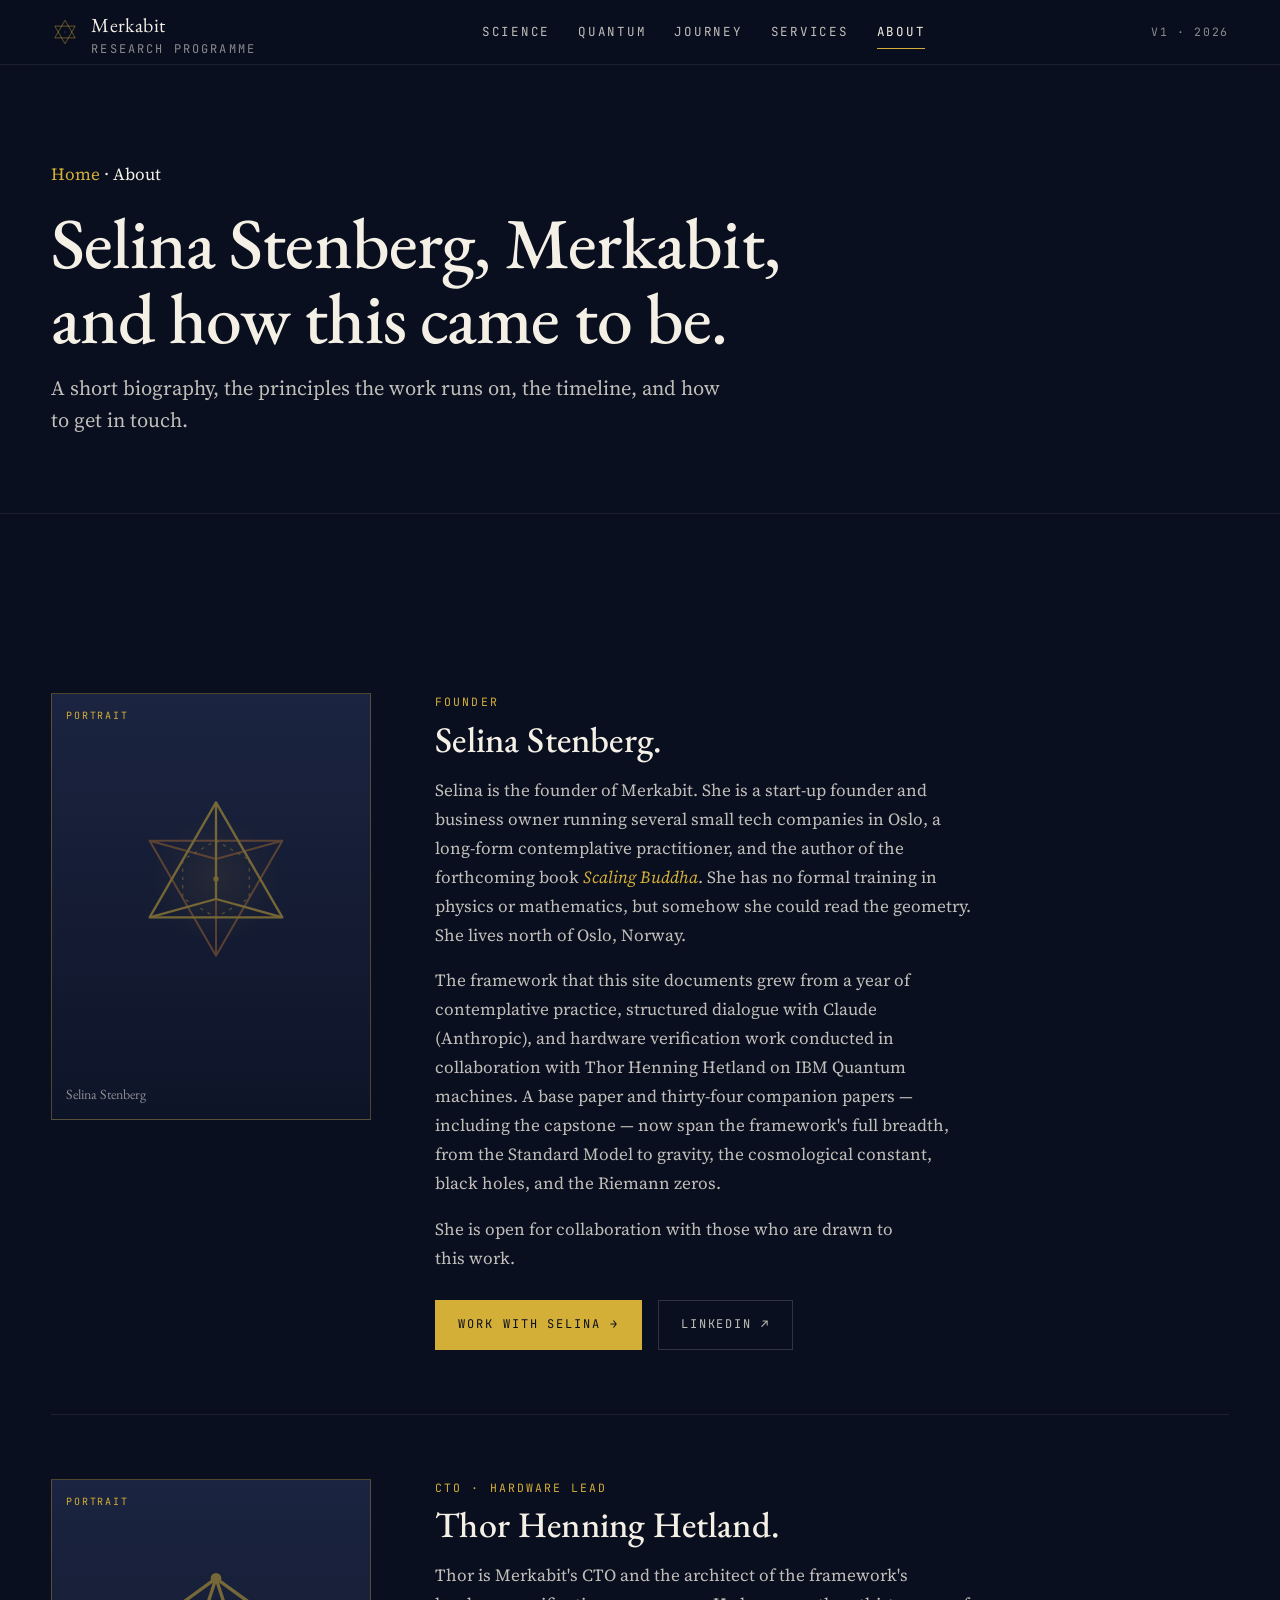
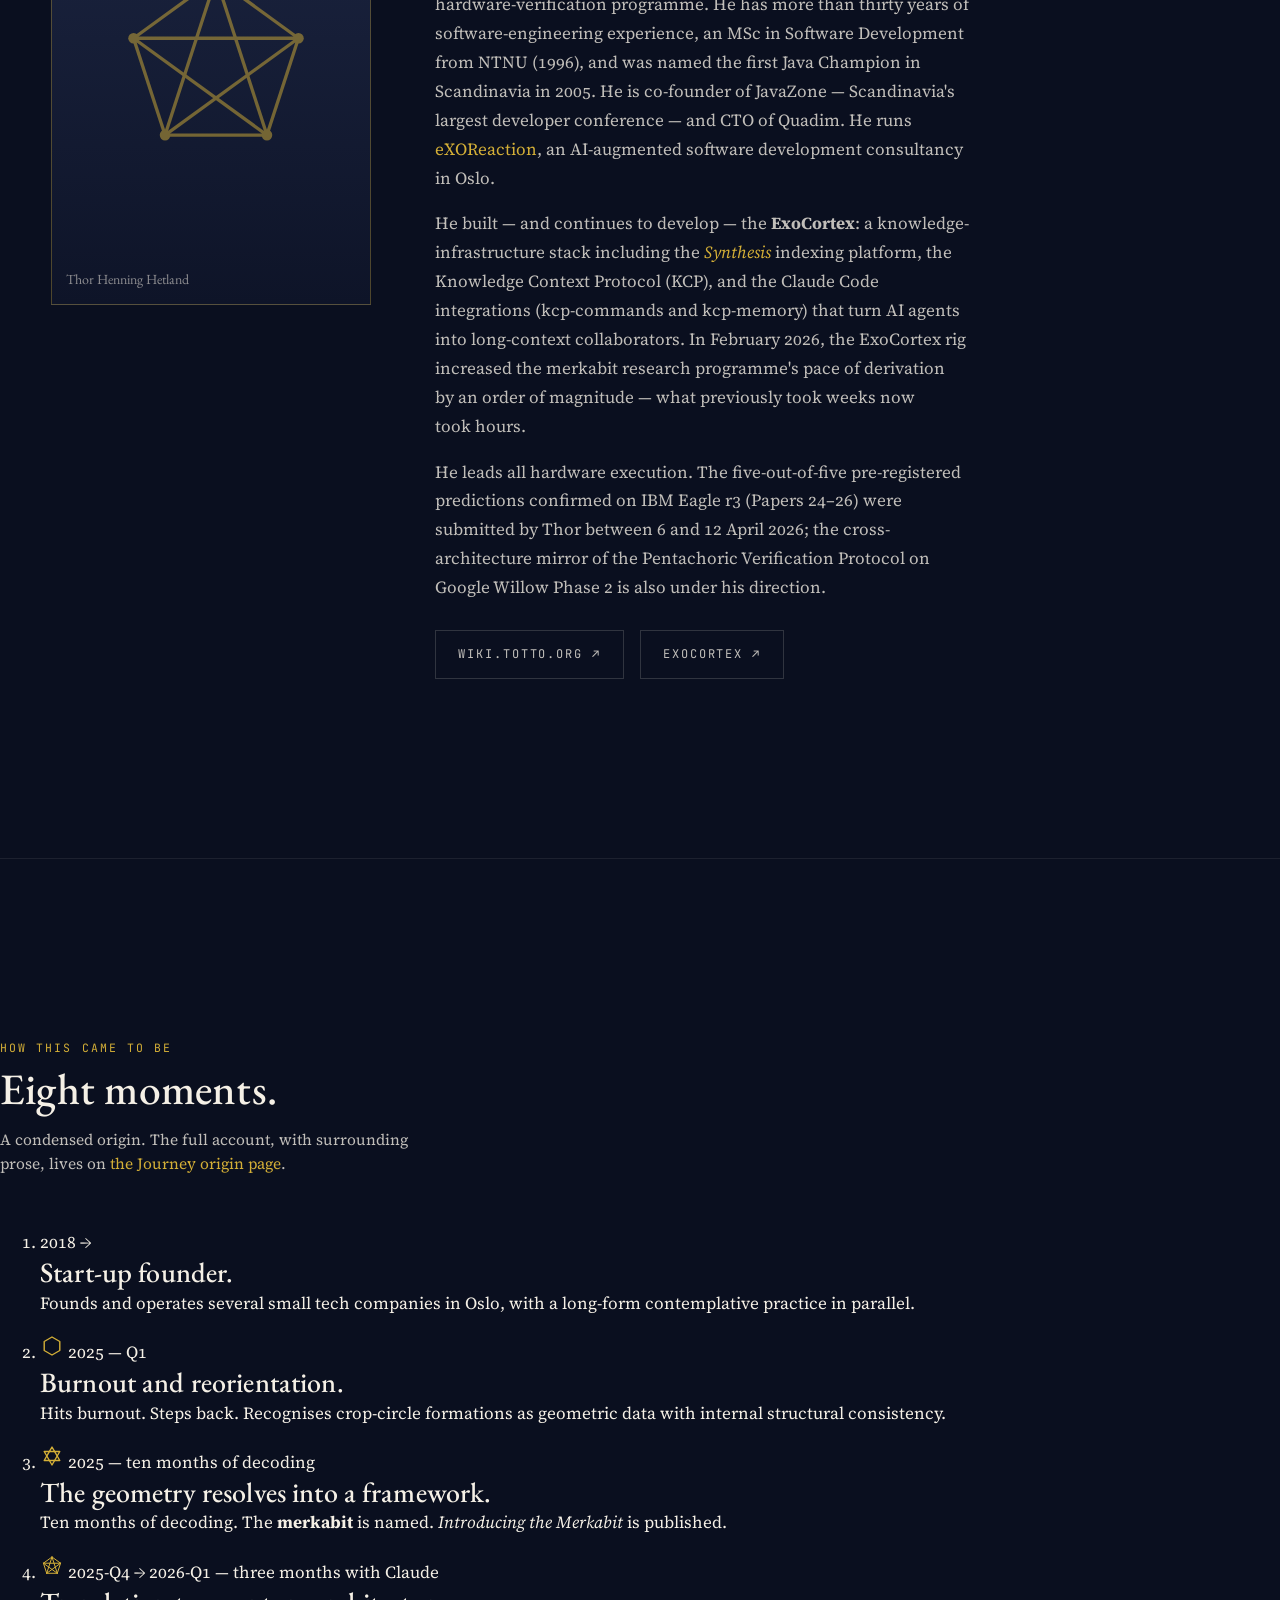
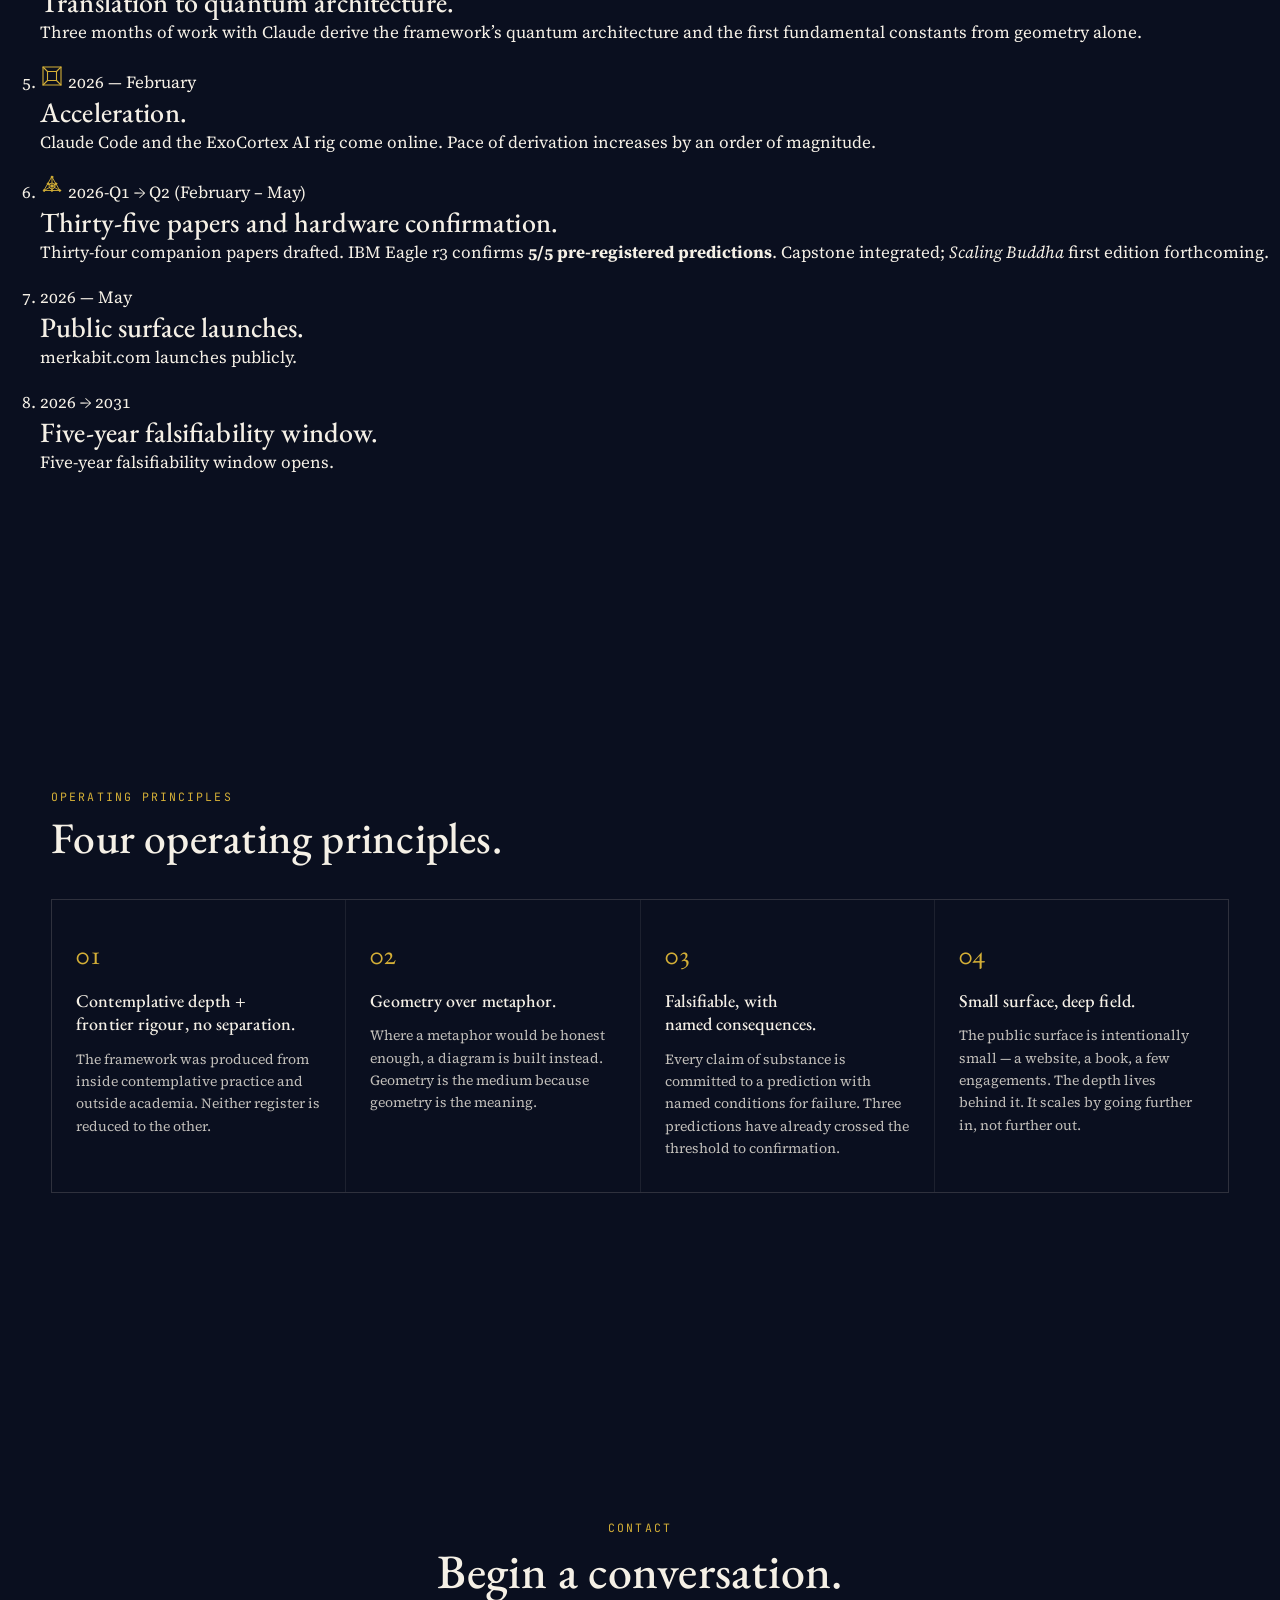
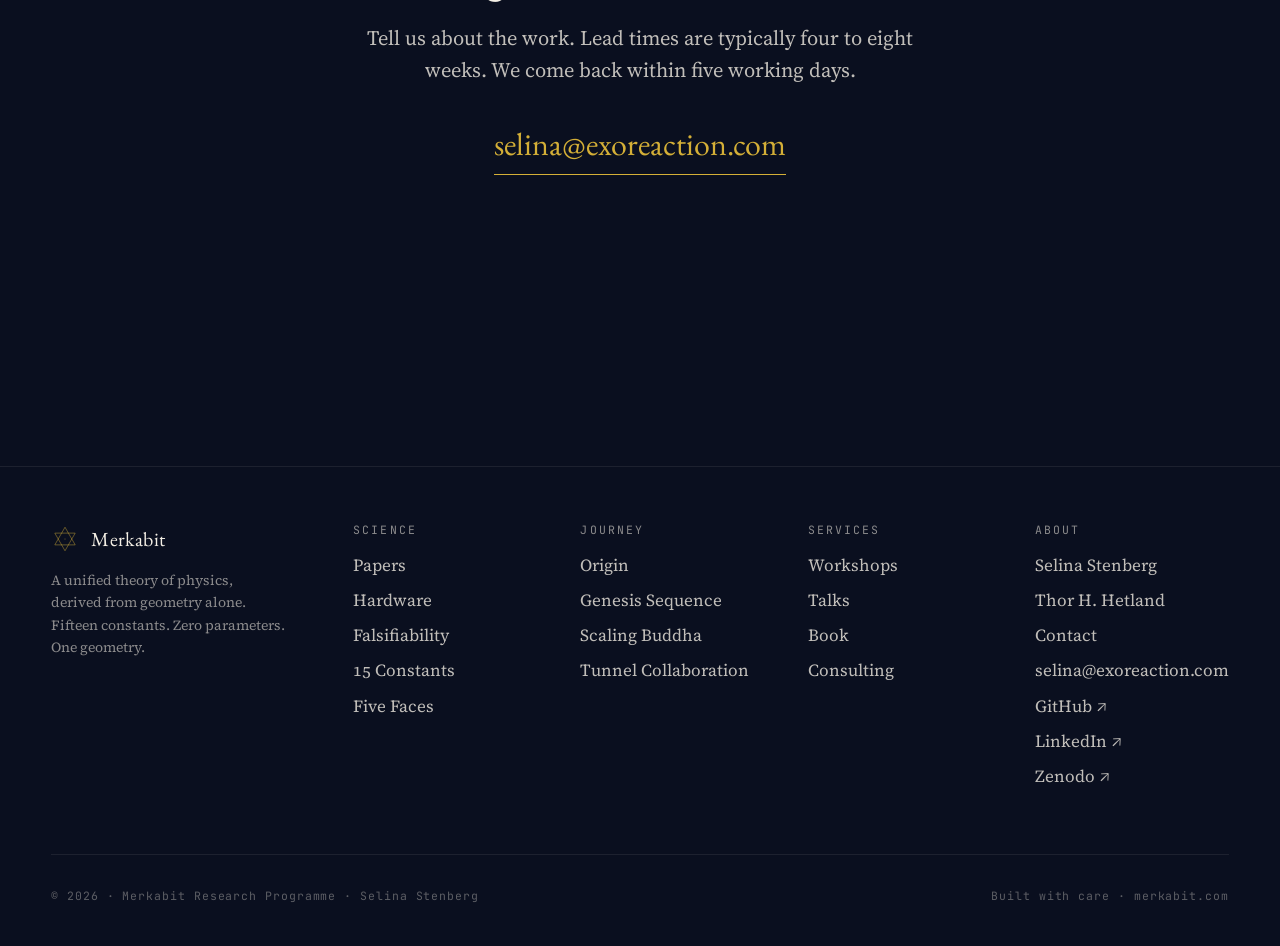
==== commit aab723d0: "Bio note + two new Latest panel items About — Selina bio, paragraph one: Adds 'but somehow she could" ====
--- a/about.html
+++ b/about.html
@@ -97,7 +97,7 @@
             <div class="eyebrow">Founder</div>
             <h2 style="margin-top:8px;">Selina Stenberg.</h2>
             <div class="body">
-              <p>Selina is the founder of Merkabit. She is a start-up founder and business owner running several small tech companies in Oslo, a long-form contemplative practitioner, and the author of the forthcoming book <em>Scaling Buddha</em>. She has no formal training in physics or mathematics. She lives north of Oslo, Norway.</p>
+              <p>Selina is the founder of Merkabit. She is a start-up founder and business owner running several small tech companies in Oslo, a long-form contemplative practitioner, and the author of the forthcoming book <em>Scaling Buddha</em>. She has no formal training in physics or mathematics, but somehow she could read the geometry. She lives north of Oslo, Norway.</p>
               <p>The framework that this site documents grew from a year of contemplative practice, structured dialogue with Claude (Anthropic), and hardware verification work conducted in collaboration with Thor Henning Hetland on IBM Quantum machines. A base paper and thirty-four companion papers — including the capstone — now span the framework's full breadth, from the Standard Model to gravity, the cosmological constant, black holes, and the Riemann zeros.</p>
               <p>She is open for collaboration with those who are drawn to this work.</p>
             </div>
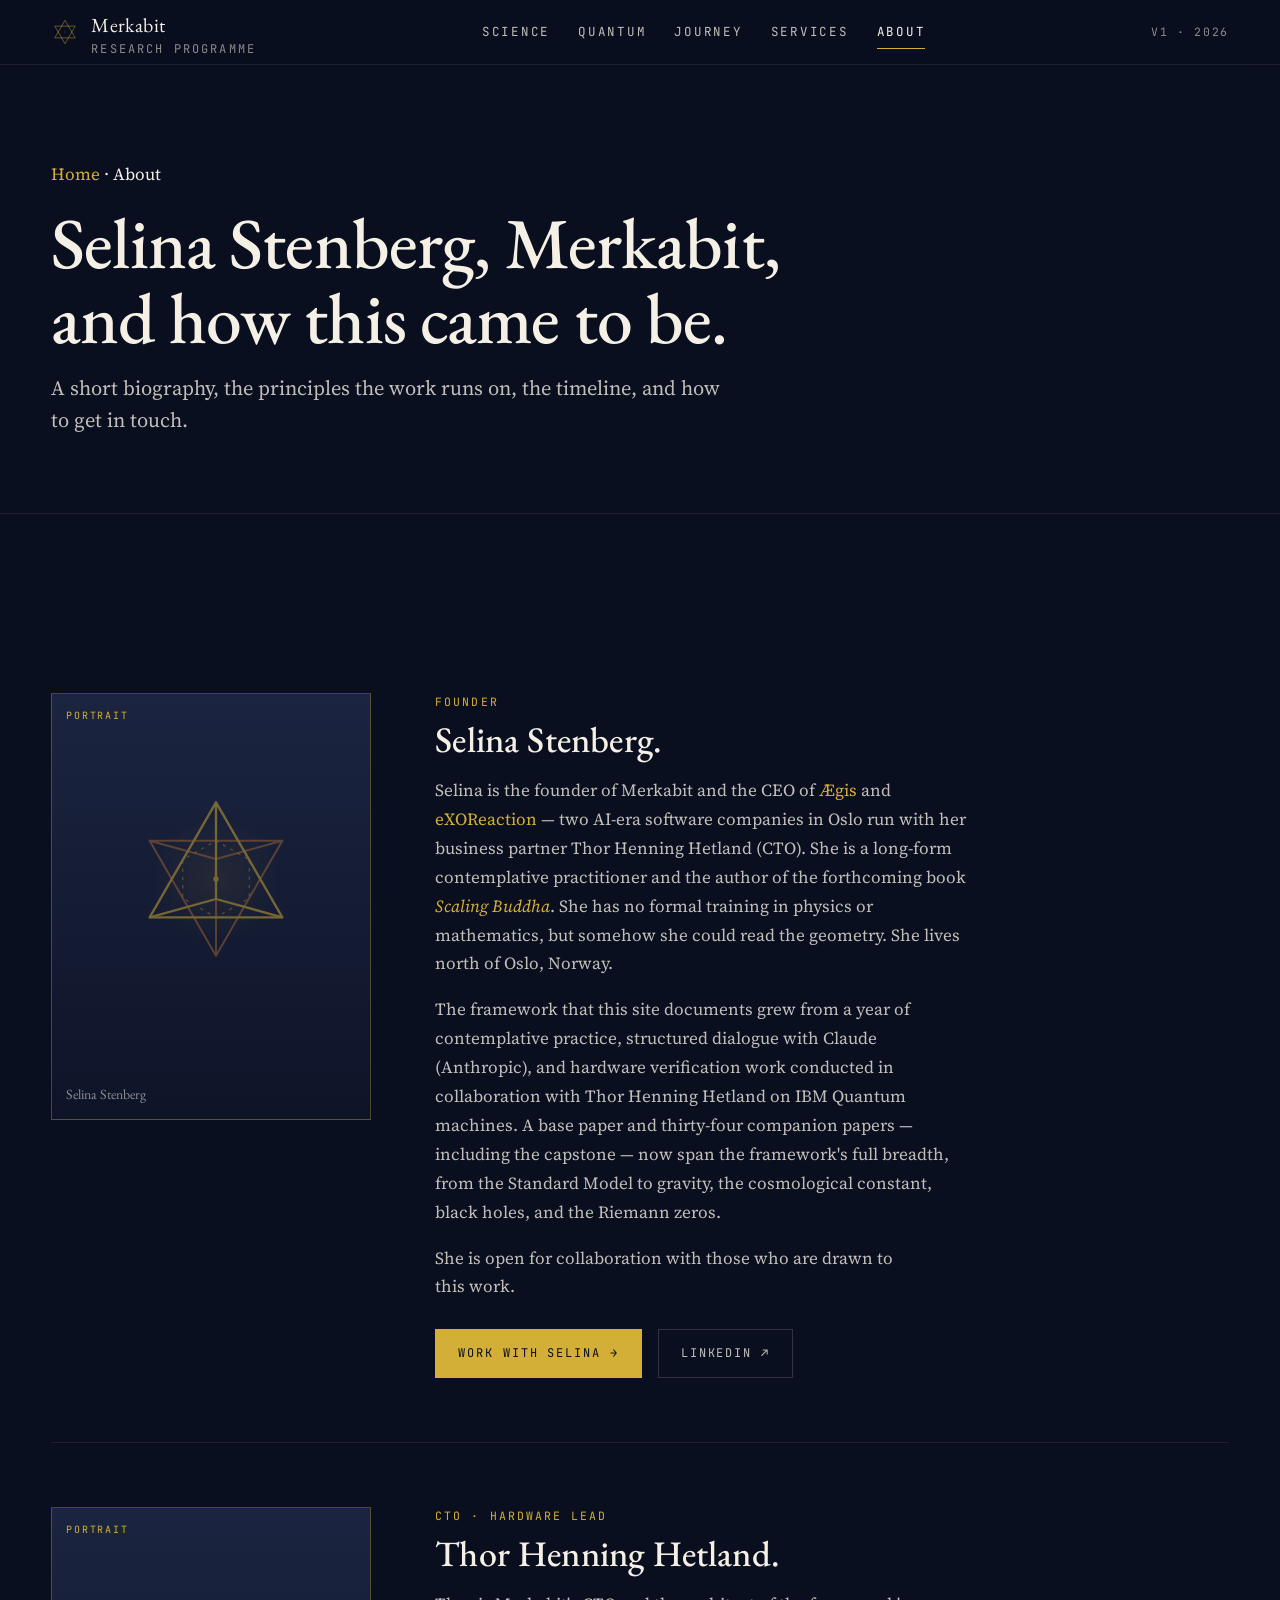
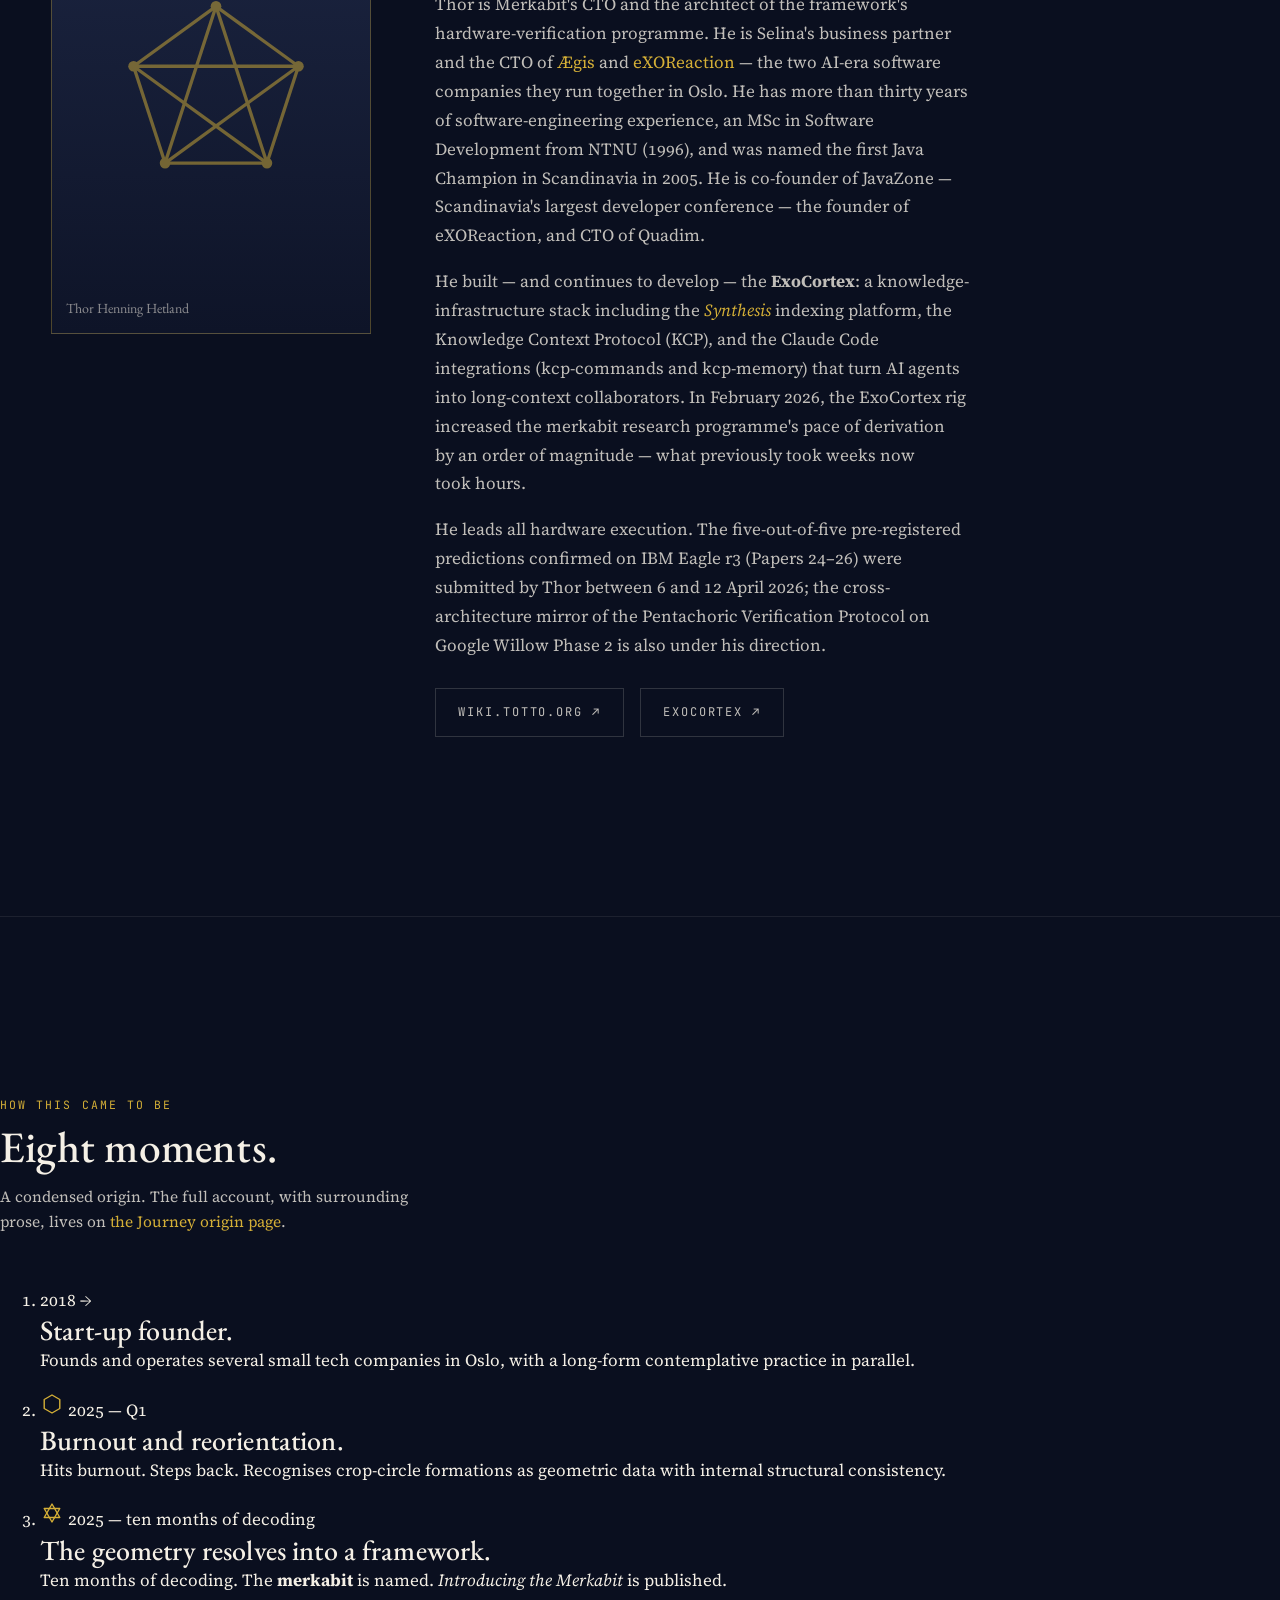
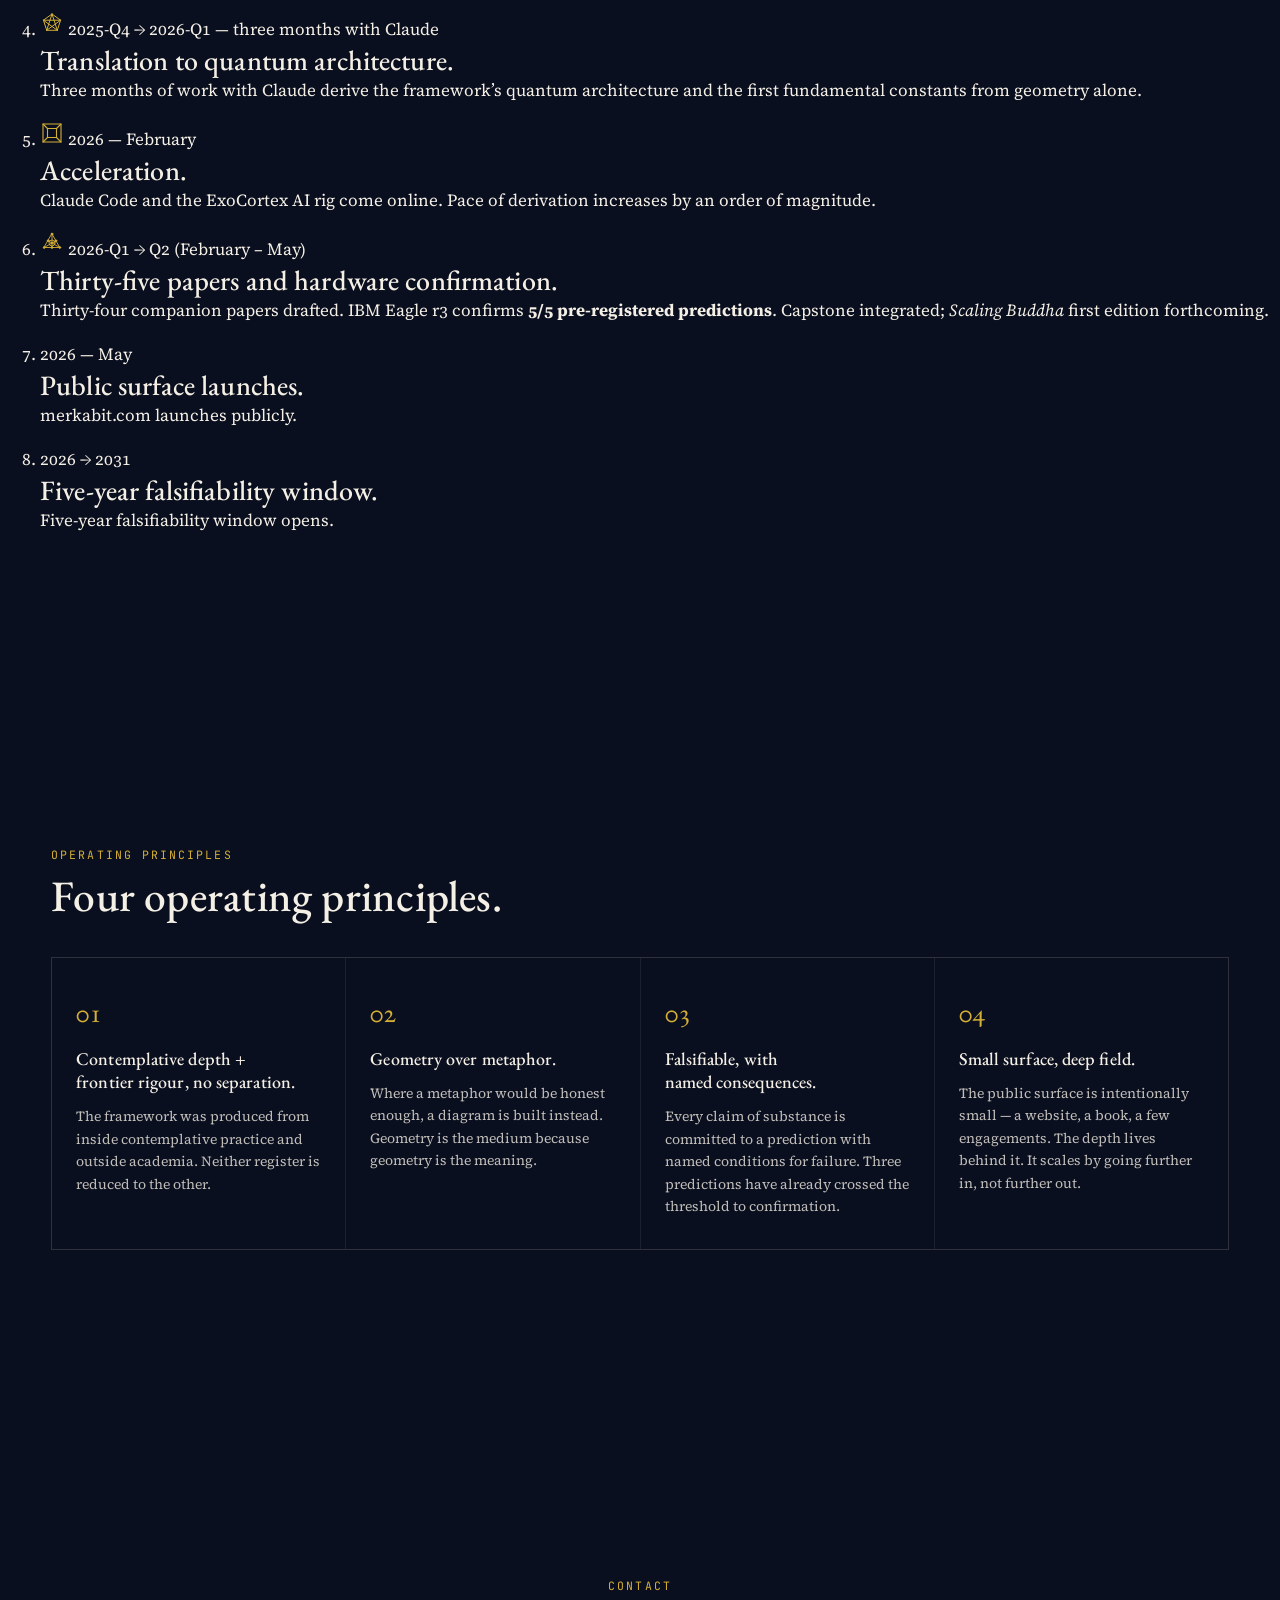
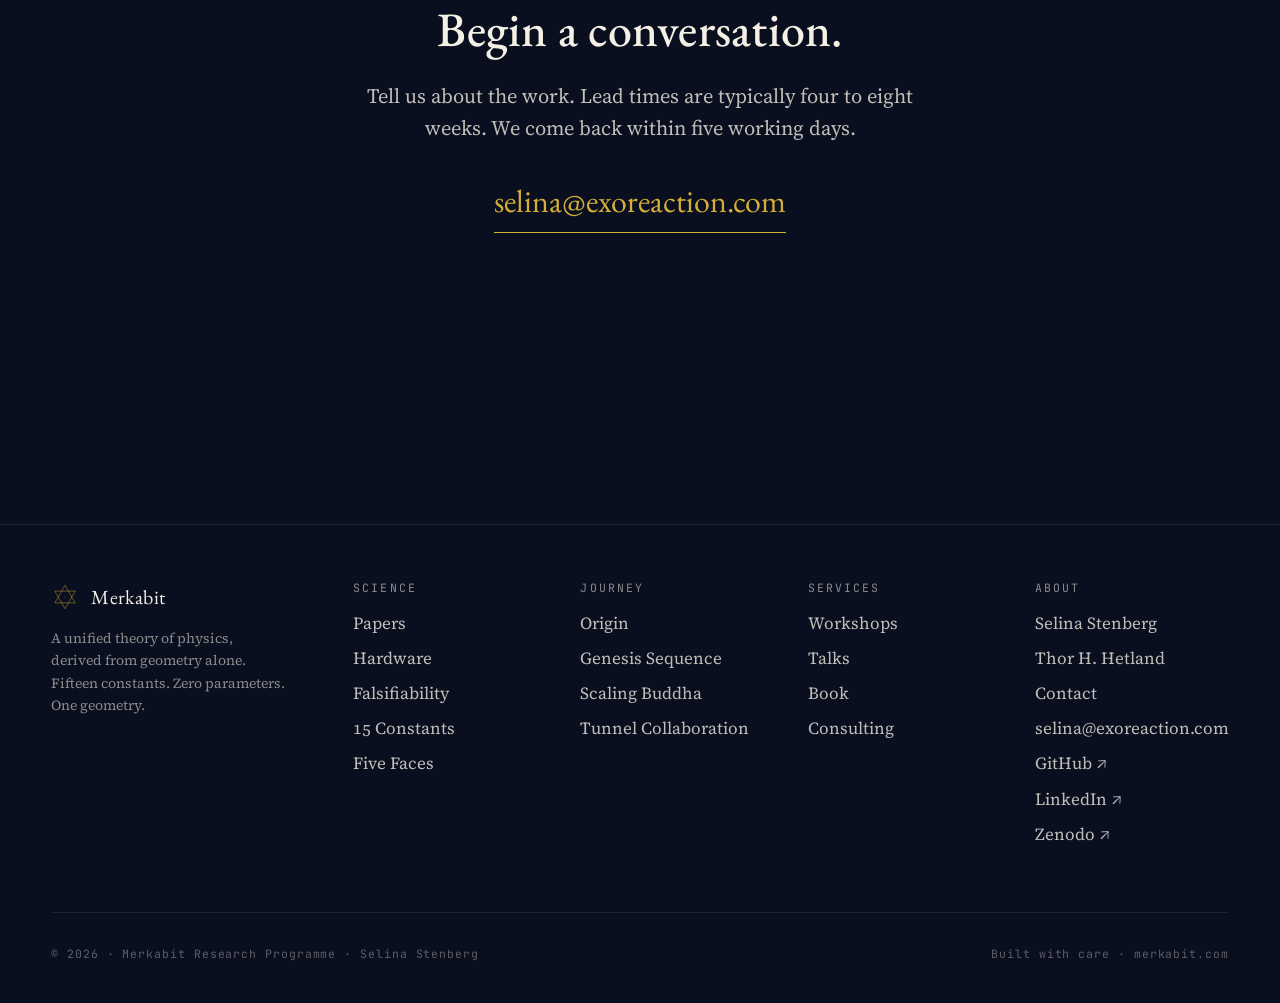
==== commit 3af9df9f: "Reflect actual business partnership in both bios Selina is CEO and Thor is CTO of two companies they" ====
--- a/about.html
+++ b/about.html
@@ -97,7 +97,7 @@
             <div class="eyebrow">Founder</div>
             <h2 style="margin-top:8px;">Selina Stenberg.</h2>
             <div class="body">
-              <p>Selina is the founder of Merkabit. She is a start-up founder and business owner running several small tech companies in Oslo, a long-form contemplative practitioner, and the author of the forthcoming book <em>Scaling Buddha</em>. She has no formal training in physics or mathematics, but somehow she could read the geometry. She lives north of Oslo, Norway.</p>
+              <p>Selina is the founder of Merkabit and the CEO of <a href="https://xn--gis-xla.no/" target="_blank" rel="noopener" style="color:var(--gold);">Ægis</a> and <a href="https://www.exoreaction.com/en/home-page" target="_blank" rel="noopener" style="color:var(--gold);">eXOReaction</a> — two AI-era software companies in Oslo run with her business partner Thor Henning Hetland (CTO). She is a long-form contemplative practitioner and the author of the forthcoming book <em>Scaling Buddha</em>. She has no formal training in physics or mathematics, but somehow she could read the geometry. She lives north of Oslo, Norway.</p>
               <p>The framework that this site documents grew from a year of contemplative practice, structured dialogue with Claude (Anthropic), and hardware verification work conducted in collaboration with Thor Henning Hetland on IBM Quantum machines. A base paper and thirty-four companion papers — including the capstone — now span the framework's full breadth, from the Standard Model to gravity, the cosmological constant, black holes, and the Riemann zeros.</p>
               <p>She is open for collaboration with those who are drawn to this work.</p>
             </div>
@@ -116,7 +116,7 @@
             <div class="eyebrow">CTO · Hardware lead</div>
             <h2 style="margin-top:8px;">Thor Henning Hetland.</h2>
             <div class="body">
-              <p>Thor is Merkabit's CTO and the architect of the framework's hardware-verification programme. He has more than thirty years of software-engineering experience, an MSc in Software Development from NTNU (1996), and was named the first Java Champion in Scandinavia in 2005. He is co-founder of JavaZone — Scandinavia's largest developer conference — and CTO of Quadim. He runs <a href="https://exoreaction.com" target="_blank" rel="noopener" style="color:var(--gold);">eXOReaction</a>, an AI-augmented software development consultancy in Oslo.</p>
+              <p>Thor is Merkabit's CTO and the architect of the framework's hardware-verification programme. He is Selina's business partner and the CTO of <a href="https://xn--gis-xla.no/" target="_blank" rel="noopener" style="color:var(--gold);">Ægis</a> and <a href="https://www.exoreaction.com/en/home-page" target="_blank" rel="noopener" style="color:var(--gold);">eXOReaction</a> — the two AI-era software companies they run together in Oslo. He has more than thirty years of software-engineering experience, an MSc in Software Development from NTNU (1996), and was named the first Java Champion in Scandinavia in 2005. He is co-founder of JavaZone — Scandinavia's largest developer conference — the founder of eXOReaction, and CTO of Quadim.</p>
               <p>He built — and continues to develop — the <strong>ExoCortex</strong>: a knowledge-infrastructure stack including the <em>Synthesis</em> indexing platform, the Knowledge Context Protocol (KCP), and the Claude Code integrations (kcp-commands and kcp-memory) that turn AI agents into long-context collaborators. In February 2026, the ExoCortex rig increased the merkabit research programme's pace of derivation by an order of magnitude — what previously took weeks now took hours.</p>
               <p>He leads all hardware execution. The five-out-of-five pre-registered predictions confirmed on IBM Eagle r3 (Papers 24–26) were submitted by Thor between 6 and 12 April 2026; the cross-architecture mirror of the Pentachoric Verification Protocol on Google Willow Phase 2 is also under his direction.</p>
             </div>
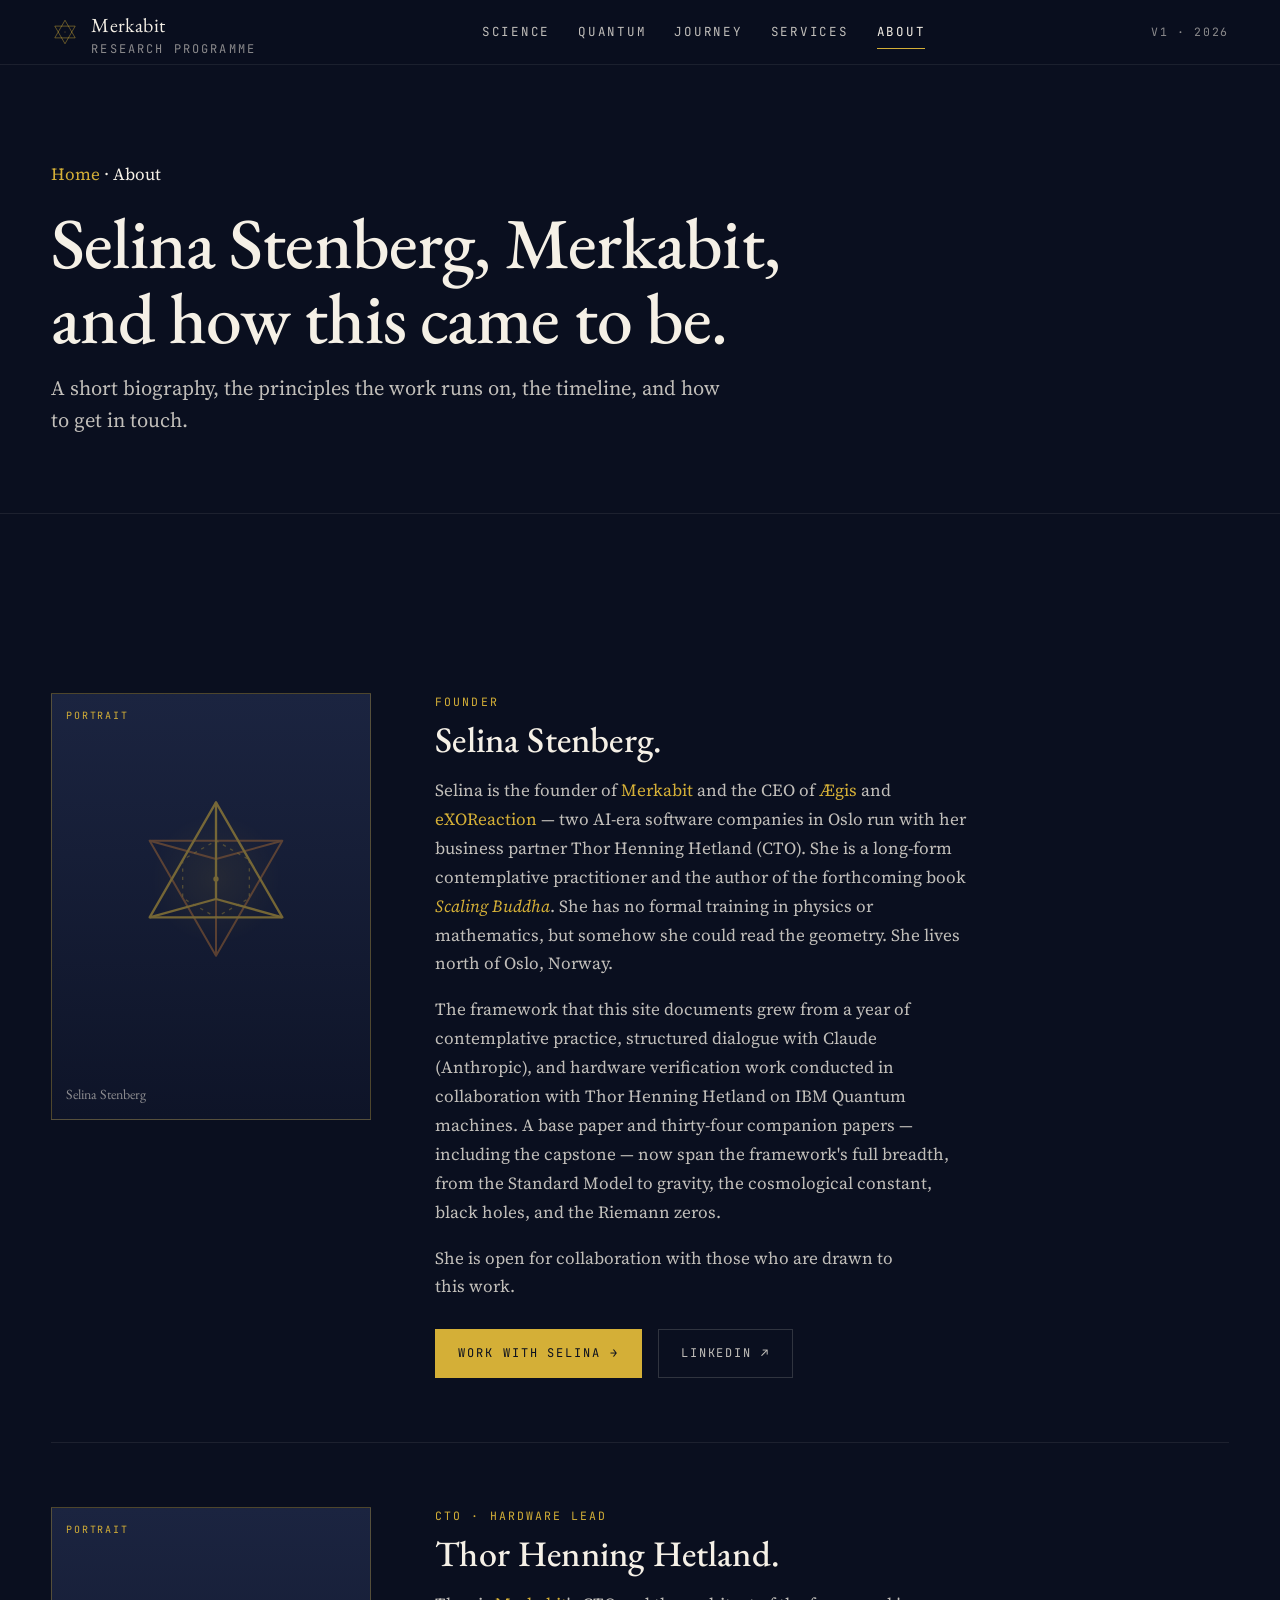
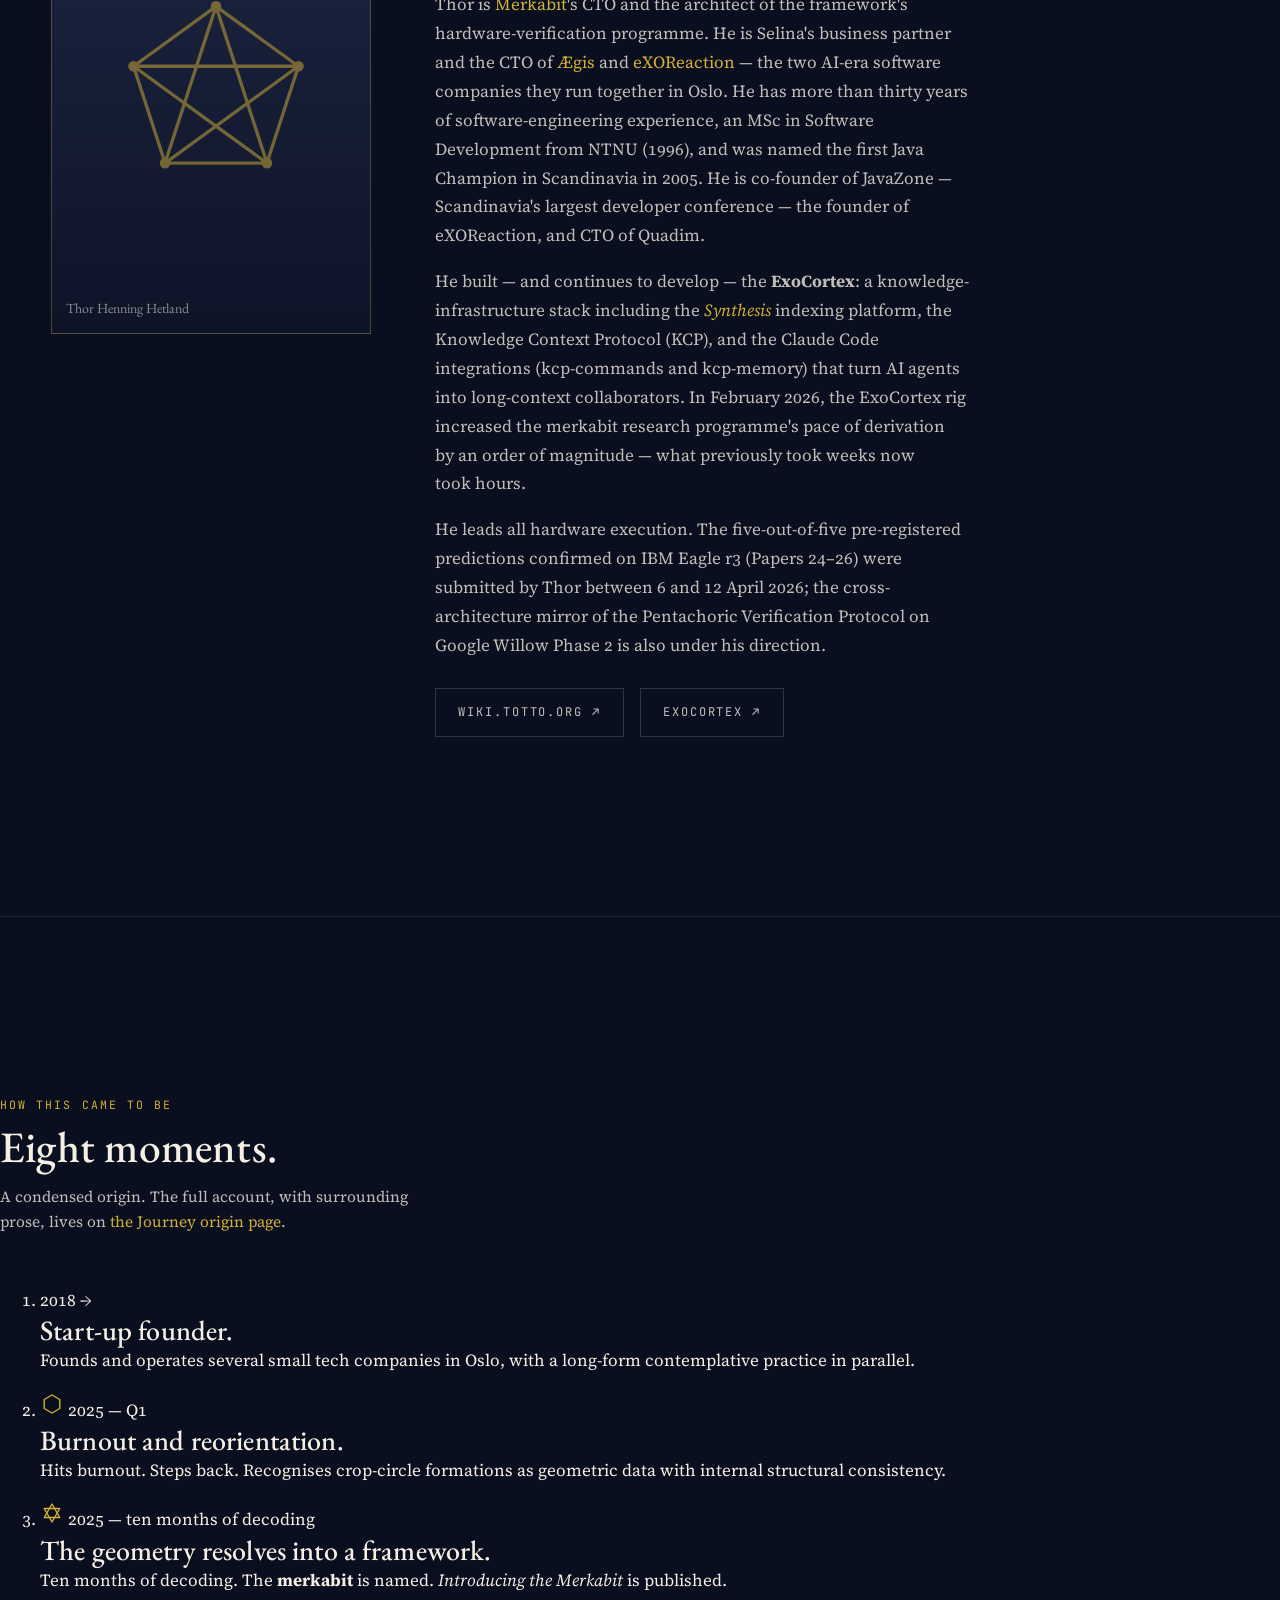
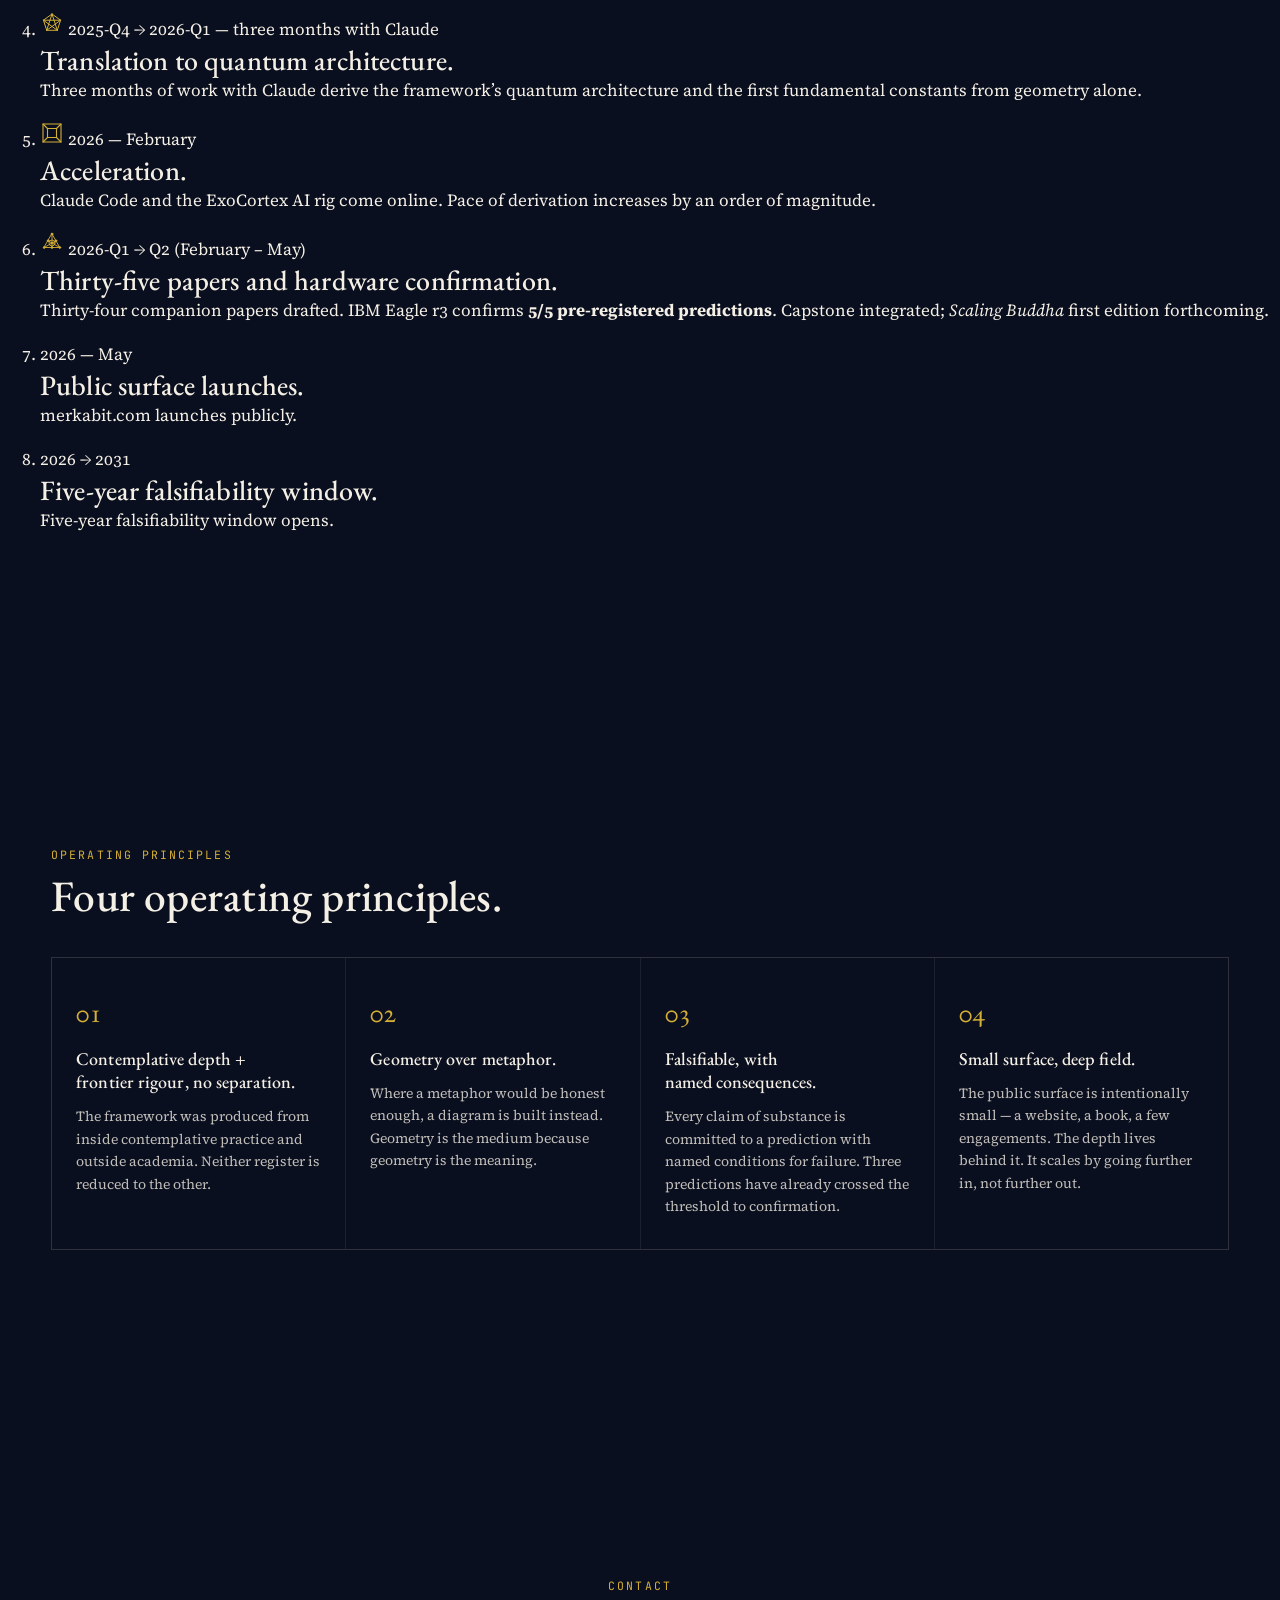
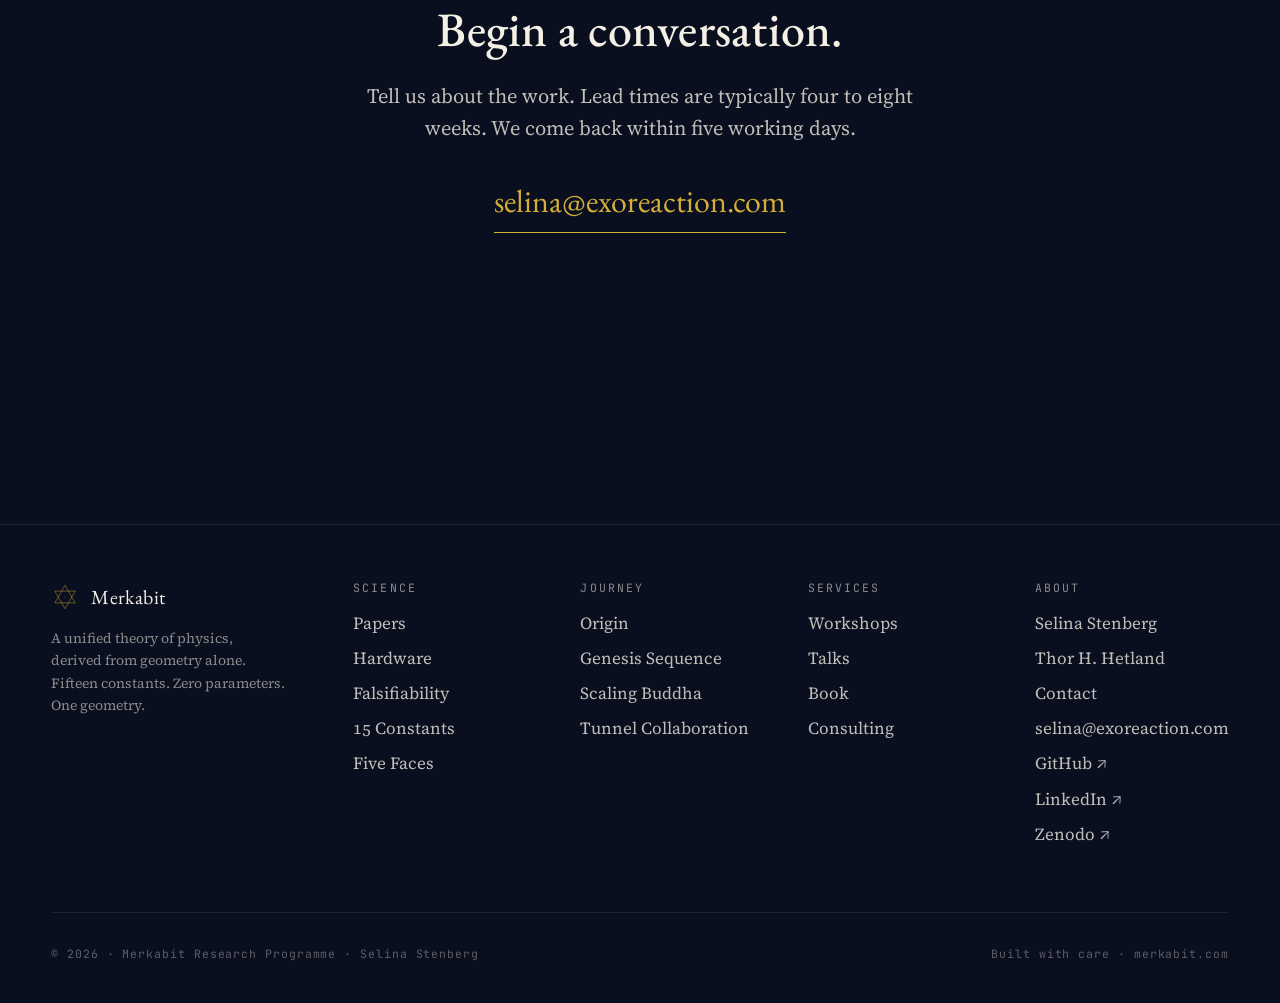
==== commit 5bf0e908: "Link 'Merkabit' to merkabit.com in both bios Both bios now have 'Merkabit' as a hyperlink to merkabi" ====
--- a/about.html
+++ b/about.html
@@ -97,7 +97,7 @@
             <div class="eyebrow">Founder</div>
             <h2 style="margin-top:8px;">Selina Stenberg.</h2>
             <div class="body">
-              <p>Selina is the founder of Merkabit and the CEO of <a href="https://xn--gis-xla.no/" target="_blank" rel="noopener" style="color:var(--gold);">Ægis</a> and <a href="https://www.exoreaction.com/en/home-page" target="_blank" rel="noopener" style="color:var(--gold);">eXOReaction</a> — two AI-era software companies in Oslo run with her business partner Thor Henning Hetland (CTO). She is a long-form contemplative practitioner and the author of the forthcoming book <em>Scaling Buddha</em>. She has no formal training in physics or mathematics, but somehow she could read the geometry. She lives north of Oslo, Norway.</p>
+              <p>Selina is the founder of <a href="https://merkabit.com" style="color:var(--gold);">Merkabit</a> and the CEO of <a href="https://xn--gis-xla.no/" target="_blank" rel="noopener" style="color:var(--gold);">Ægis</a> and <a href="https://www.exoreaction.com/en/home-page" target="_blank" rel="noopener" style="color:var(--gold);">eXOReaction</a> — two AI-era software companies in Oslo run with her business partner Thor Henning Hetland (CTO). She is a long-form contemplative practitioner and the author of the forthcoming book <em>Scaling Buddha</em>. She has no formal training in physics or mathematics, but somehow she could read the geometry. She lives north of Oslo, Norway.</p>
               <p>The framework that this site documents grew from a year of contemplative practice, structured dialogue with Claude (Anthropic), and hardware verification work conducted in collaboration with Thor Henning Hetland on IBM Quantum machines. A base paper and thirty-four companion papers — including the capstone — now span the framework's full breadth, from the Standard Model to gravity, the cosmological constant, black holes, and the Riemann zeros.</p>
               <p>She is open for collaboration with those who are drawn to this work.</p>
             </div>
@@ -116,7 +116,7 @@
             <div class="eyebrow">CTO · Hardware lead</div>
             <h2 style="margin-top:8px;">Thor Henning Hetland.</h2>
             <div class="body">
-              <p>Thor is Merkabit's CTO and the architect of the framework's hardware-verification programme. He is Selina's business partner and the CTO of <a href="https://xn--gis-xla.no/" target="_blank" rel="noopener" style="color:var(--gold);">Ægis</a> and <a href="https://www.exoreaction.com/en/home-page" target="_blank" rel="noopener" style="color:var(--gold);">eXOReaction</a> — the two AI-era software companies they run together in Oslo. He has more than thirty years of software-engineering experience, an MSc in Software Development from NTNU (1996), and was named the first Java Champion in Scandinavia in 2005. He is co-founder of JavaZone — Scandinavia's largest developer conference — the founder of eXOReaction, and CTO of Quadim.</p>
+              <p>Thor is <a href="https://merkabit.com" style="color:var(--gold);">Merkabit</a>'s CTO and the architect of the framework's hardware-verification programme. He is Selina's business partner and the CTO of <a href="https://xn--gis-xla.no/" target="_blank" rel="noopener" style="color:var(--gold);">Ægis</a> and <a href="https://www.exoreaction.com/en/home-page" target="_blank" rel="noopener" style="color:var(--gold);">eXOReaction</a> — the two AI-era software companies they run together in Oslo. He has more than thirty years of software-engineering experience, an MSc in Software Development from NTNU (1996), and was named the first Java Champion in Scandinavia in 2005. He is co-founder of JavaZone — Scandinavia's largest developer conference — the founder of eXOReaction, and CTO of Quadim.</p>
               <p>He built — and continues to develop — the <strong>ExoCortex</strong>: a knowledge-infrastructure stack including the <em>Synthesis</em> indexing platform, the Knowledge Context Protocol (KCP), and the Claude Code integrations (kcp-commands and kcp-memory) that turn AI agents into long-context collaborators. In February 2026, the ExoCortex rig increased the merkabit research programme's pace of derivation by an order of magnitude — what previously took weeks now took hours.</p>
               <p>He leads all hardware execution. The five-out-of-five pre-registered predictions confirmed on IBM Eagle r3 (Papers 24–26) were submitted by Thor between 6 and 12 April 2026; the cross-architecture mirror of the Pentachoric Verification Protocol on Google Willow Phase 2 is also under his direction.</p>
             </div>
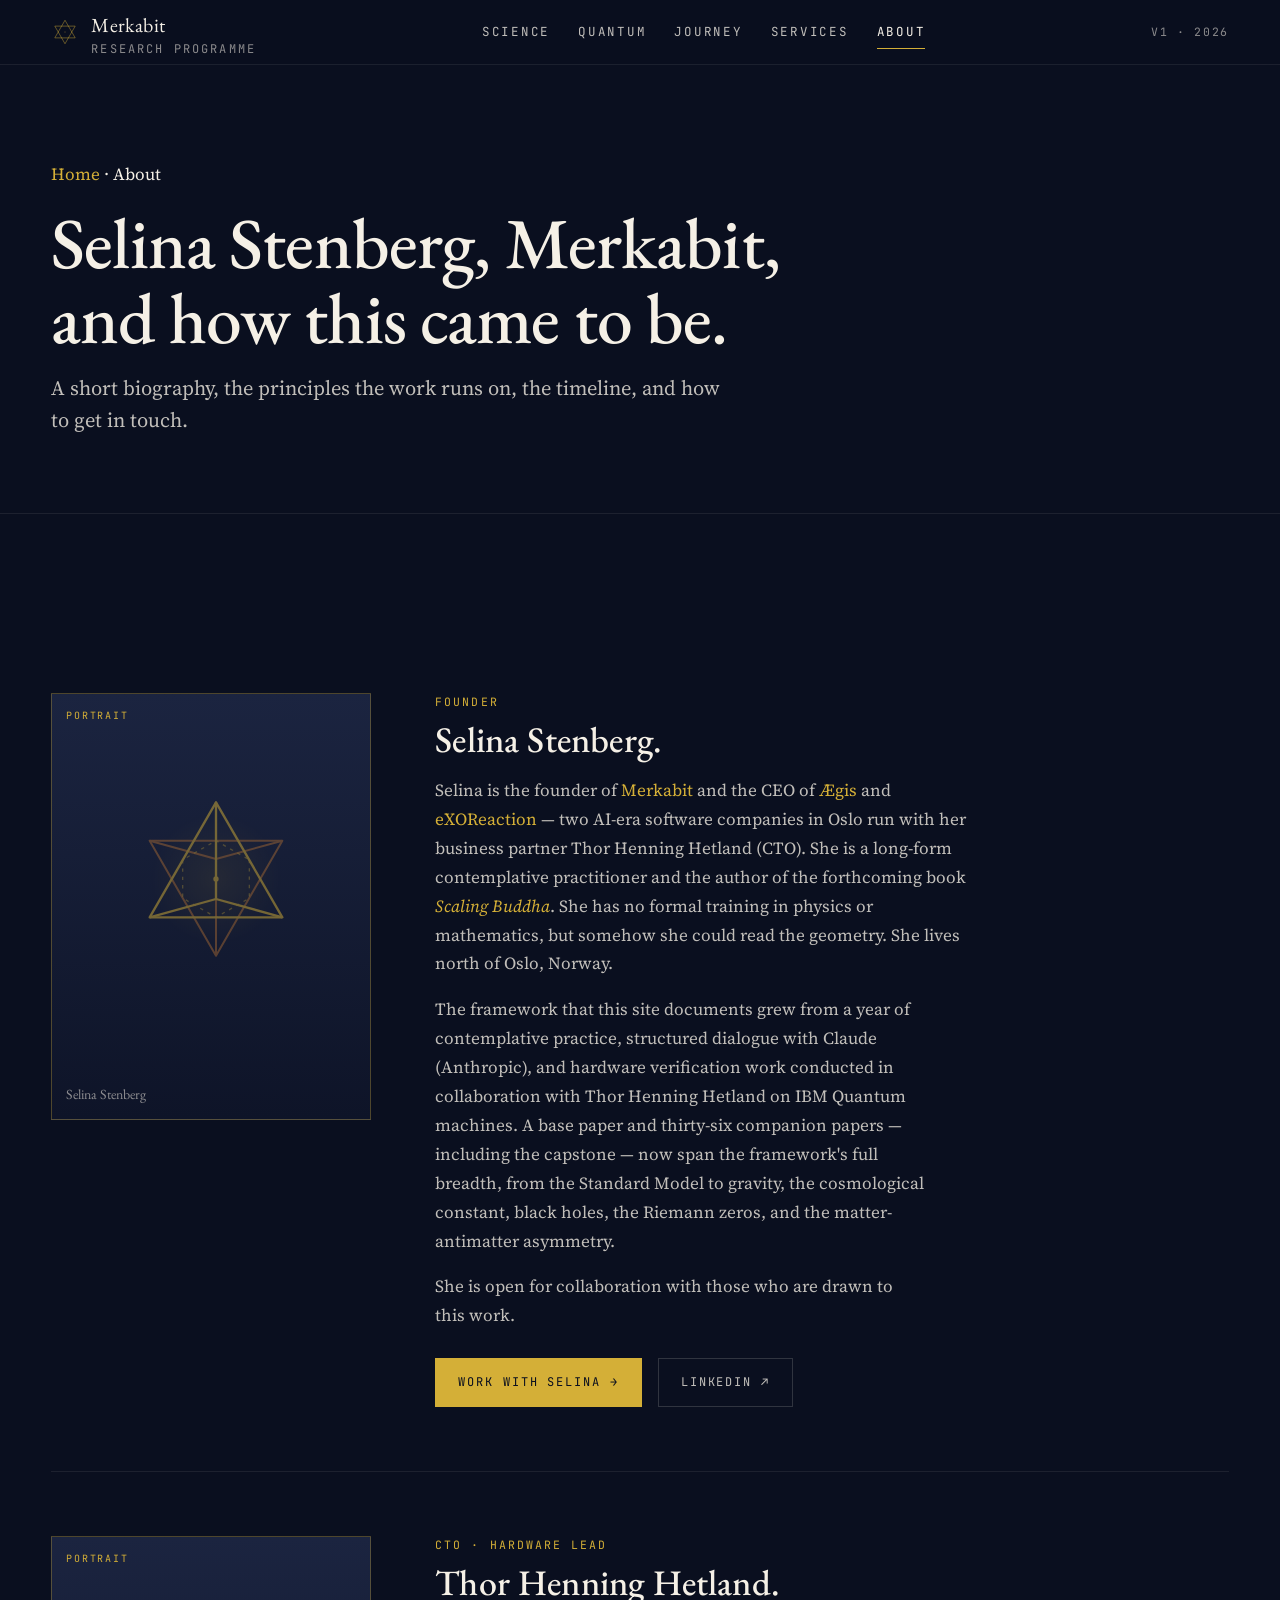
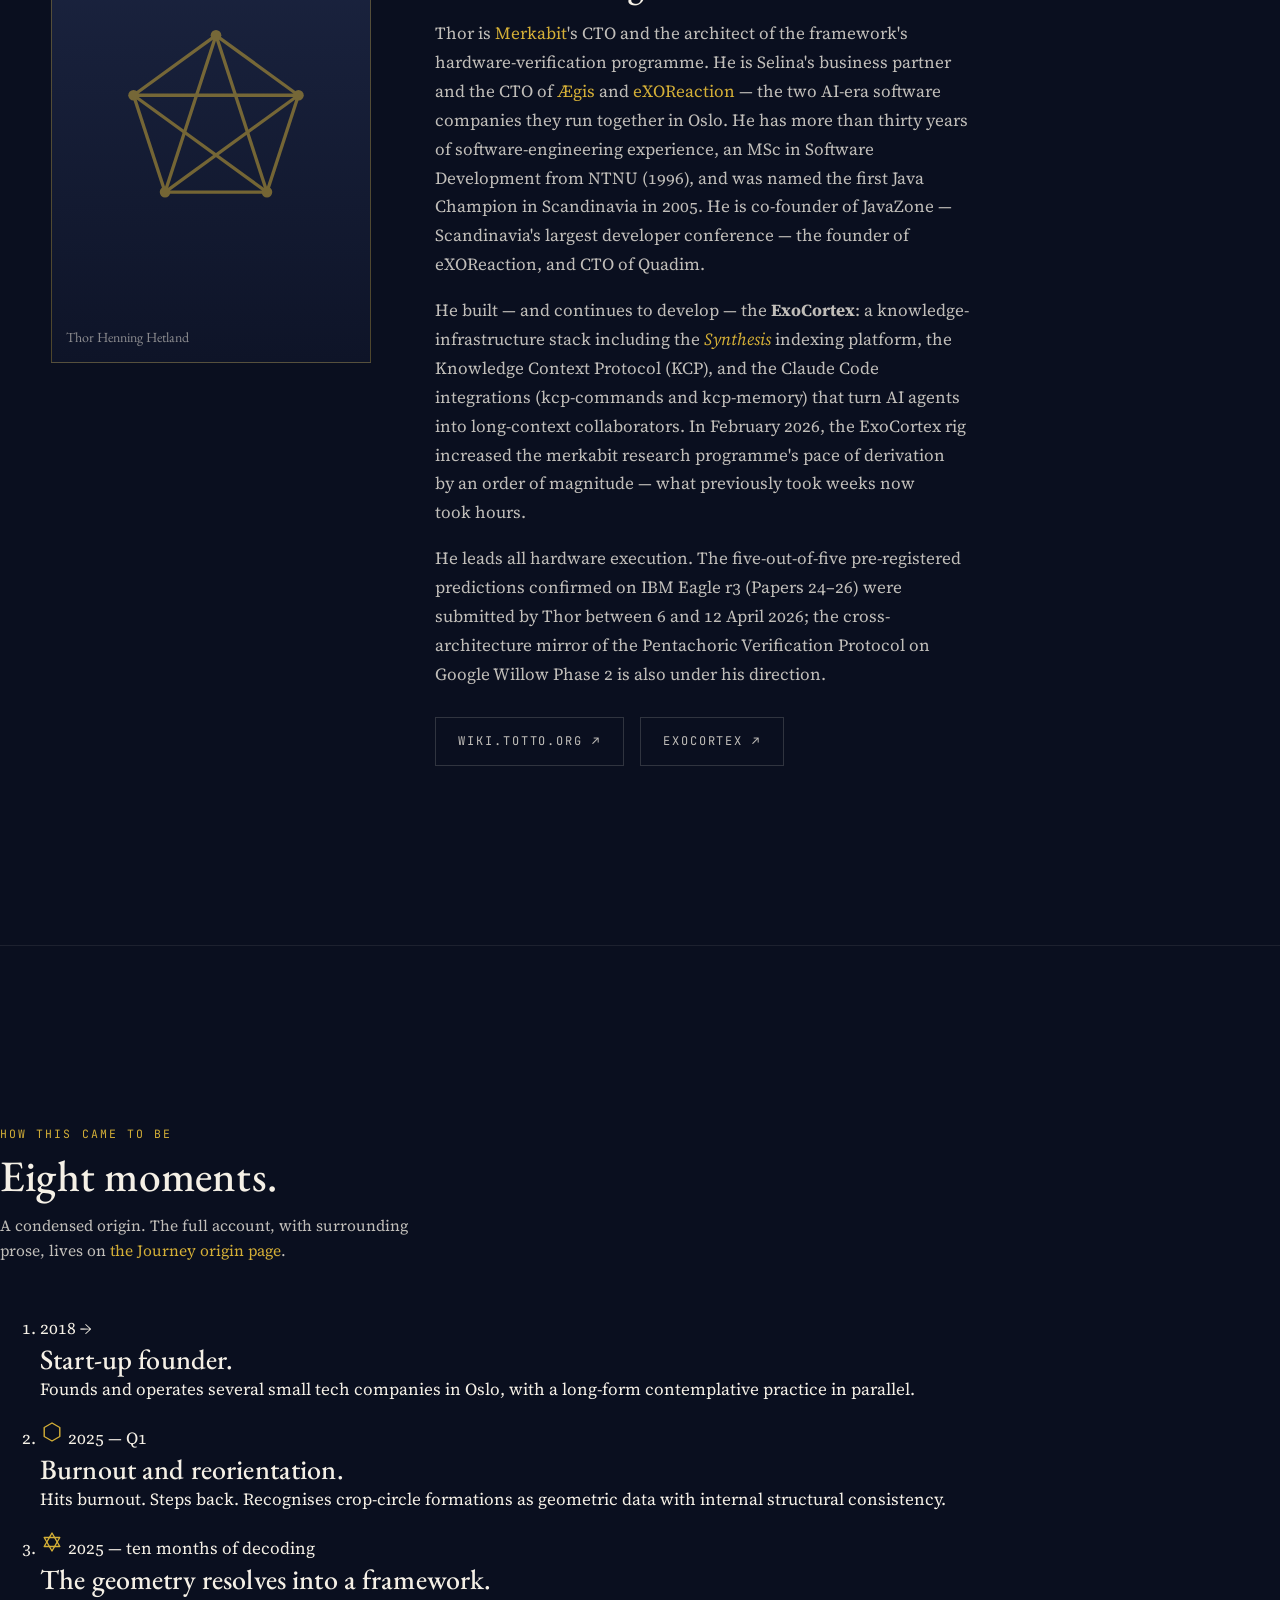
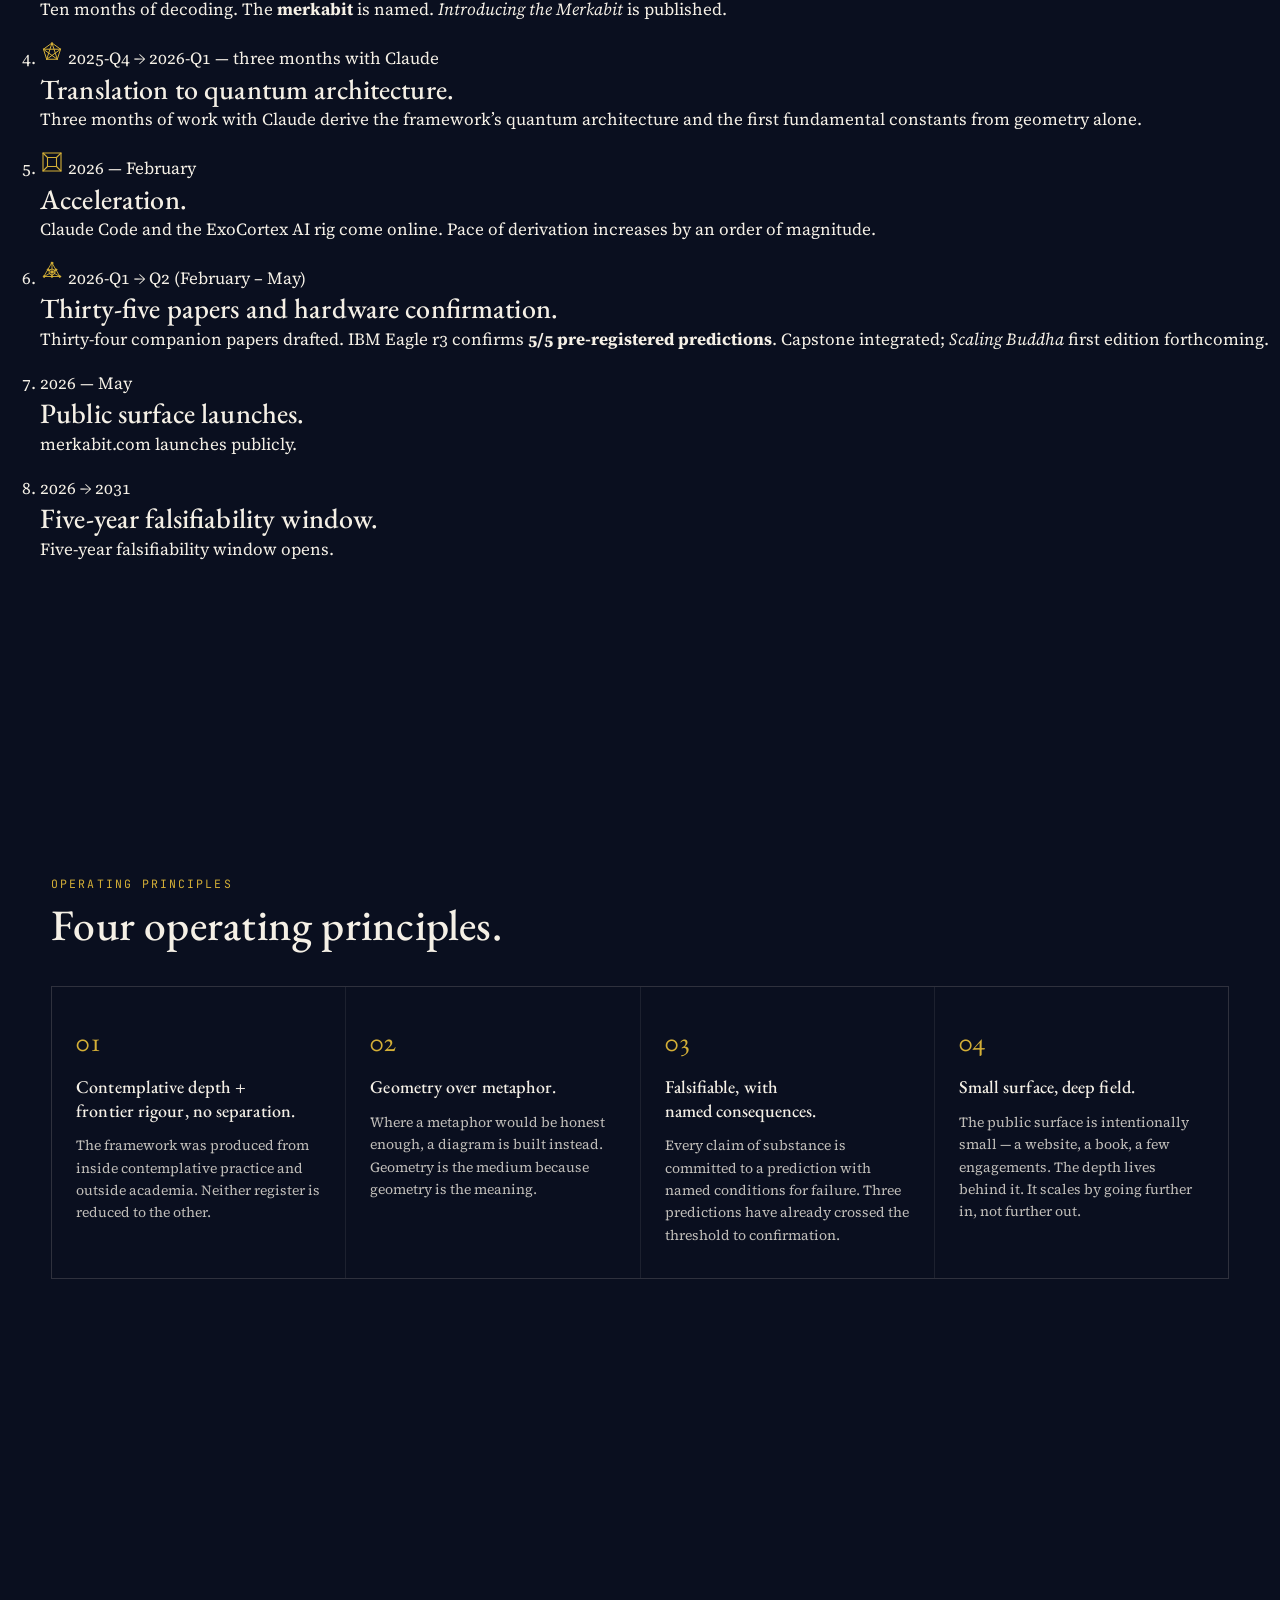
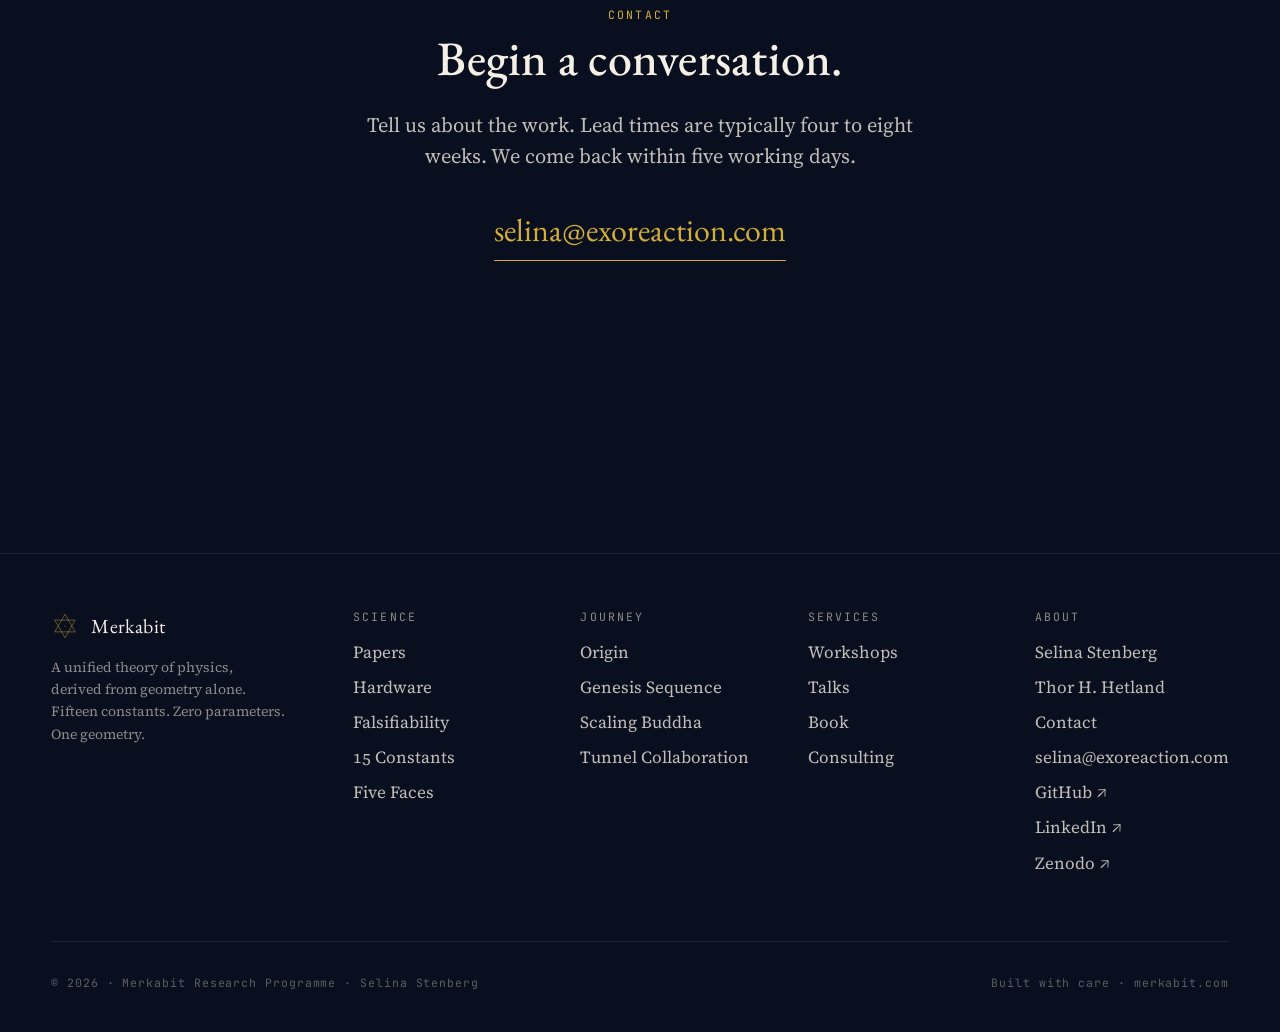
==== commit 37cbf39e: "Add Papers 4, 35, 36; update Paper 30 DOI; mechanical-genesis on Genesis page Papers.html data updat" ====
--- a/about.html
+++ b/about.html
@@ -98,7 +98,7 @@
             <h2 style="margin-top:8px;">Selina Stenberg.</h2>
             <div class="body">
               <p>Selina is the founder of <a href="https://merkabit.com" style="color:var(--gold);">Merkabit</a> and the CEO of <a href="https://xn--gis-xla.no/" target="_blank" rel="noopener" style="color:var(--gold);">Ægis</a> and <a href="https://www.exoreaction.com/en/home-page" target="_blank" rel="noopener" style="color:var(--gold);">eXOReaction</a> — two AI-era software companies in Oslo run with her business partner Thor Henning Hetland (CTO). She is a long-form contemplative practitioner and the author of the forthcoming book <em>Scaling Buddha</em>. She has no formal training in physics or mathematics, but somehow she could read the geometry. She lives north of Oslo, Norway.</p>
-              <p>The framework that this site documents grew from a year of contemplative practice, structured dialogue with Claude (Anthropic), and hardware verification work conducted in collaboration with Thor Henning Hetland on IBM Quantum machines. A base paper and thirty-four companion papers — including the capstone — now span the framework's full breadth, from the Standard Model to gravity, the cosmological constant, black holes, and the Riemann zeros.</p>
+              <p>The framework that this site documents grew from a year of contemplative practice, structured dialogue with Claude (Anthropic), and hardware verification work conducted in collaboration with Thor Henning Hetland on IBM Quantum machines. A base paper and thirty-six companion papers — including the capstone — now span the framework's full breadth, from the Standard Model to gravity, the cosmological constant, black holes, the Riemann zeros, and the matter-antimatter asymmetry.</p>
               <p>She is open for collaboration with those who are drawn to this work.</p>
             </div>
             <div class="row gap-sm" style="margin-top: 28px;">
--- a/styles/site.css
+++ b/styles/site.css
@@ -353,9 +353,124 @@
 .stack-lg > * + * { margin-top: 36px; }
 .stack-xl > * + * { margin-top: 64px; }
 
+/* ---------- mobile nav (hamburger button + drawer) ---------- */
+
+.nav-toggle {
+  display: none;
+  width: 44px;
+  height: 44px;
+  background: transparent;
+  border: 1px solid var(--line-strong);
+  cursor: pointer;
+  padding: 0;
+  flex-direction: column;
+  align-items: center;
+  justify-content: center;
+  gap: 5px;
+  border-radius: 0;
+  position: relative;
+  z-index: 60;
+}
+.nav-toggle .bar {
+  width: 22px;
+  height: 1.5px;
+  background: var(--ink);
+  transition: transform 200ms ease, opacity 200ms ease;
+  transform-origin: center;
+}
+body.nav-open .nav-toggle .bar:nth-child(1) { transform: translateY(6.5px) rotate(45deg); }
+body.nav-open .nav-toggle .bar:nth-child(2) { opacity: 0; }
+body.nav-open .nav-toggle .bar:nth-child(3) { transform: translateY(-6.5px) rotate(-45deg); }
+
+.mobile-nav {
+  position: fixed;
+  inset: 64px 0 0 0;
+  background: var(--bg);
+  z-index: 55;
+  pointer-events: none;
+  opacity: 0;
+  transition: opacity 200ms ease;
+  overflow-y: auto;
+}
+body.nav-open .mobile-nav {
+  pointer-events: auto;
+  opacity: 1;
+}
+.mobile-nav-inner {
+  display: flex;
+  flex-direction: column;
+  padding: 32px 24px 64px;
+  gap: 4px;
+}
+.mobile-nav a {
+  font-family: var(--font-display);
+  font-size: 28px;
+  color: var(--ink);
+  padding: 18px 4px;
+  border-bottom: 1px solid var(--line);
+  letter-spacing: 0.01em;
+}
+.mobile-nav a.active { color: var(--gold); }
+.mobile-nav-cta {
+  margin-top: 24px;
+  font-family: var(--font-mono) !important;
+  font-size: 13px !important;
+  color: var(--gold) !important;
+  letter-spacing: 0.14em !important;
+  text-transform: uppercase;
+  border-bottom: none !important;
+  padding: 14px 0 !important;
+}
+
+/* ---------- main responsive sweep ---------- */
+
+@media (max-width: 1024px) {
+  .site-footer .wrap--wide { grid-template-columns: 1fr 1fr 1fr; }
+}
+
 @media (max-width: 900px) {
+  /* Generic grid utilities collapse */
   .grid-2, .grid-3, .grid-4, .grid-5 { grid-template-columns: 1fr; }
-  .site-footer .wrap--wide { grid-template-columns: 1fr 1fr; }
-  .site-header .wrap--wide { grid-template-columns: auto auto; }
+
+  /* Header / nav */
+  .site-header .wrap--wide {
+    grid-template-columns: auto 1fr auto;
+    gap: 12px;
+    padding-left: 20px;
+    padding-right: 20px;
+  }
   .nav { display: none; }
-}
+  .nav-meta { display: none; }
+  .nav-toggle { display: inline-flex; }
+  body.nav-open { overflow: hidden; }
+
+  /* Footer collapses to 2 columns, then 1 */
+  .site-footer { padding: 40px 0 32px; margin-top: 56px; }
+  .site-footer .wrap--wide {
+    grid-template-columns: 1fr 1fr;
+    gap: 32px;
+  }
+  .site-footer .meta {
+    flex-direction: column;
+    align-items: flex-start;
+    gap: 8px;
+    text-align: left;
+  }
+
+  /* Brand wordmark scaling */
+  .brand .wordmark { font-size: 17px; }
+  .brand .wordmark .small { font-size: 10px; letter-spacing: 0.14em; }
+
+  /* Wraps tighter on mobile */
+  .wrap, .wrap--narrow, .wrap--wide { padding-left: 20px; padding-right: 20px; }
+
+  /* Section heads stack */
+  .section-head { flex-direction: column; align-items: flex-start; gap: 16px; }
+  .section-head .eyebrow { white-space: normal; }
+}
+
+@media (max-width: 600px) {
+  .site-footer .wrap--wide { grid-template-columns: 1fr; }
+  .mobile-nav a { font-size: 22px; padding: 14px 4px; }
+  .wrap, .wrap--narrow, .wrap--wide { padding-left: 16px; padding-right: 16px; }
+}
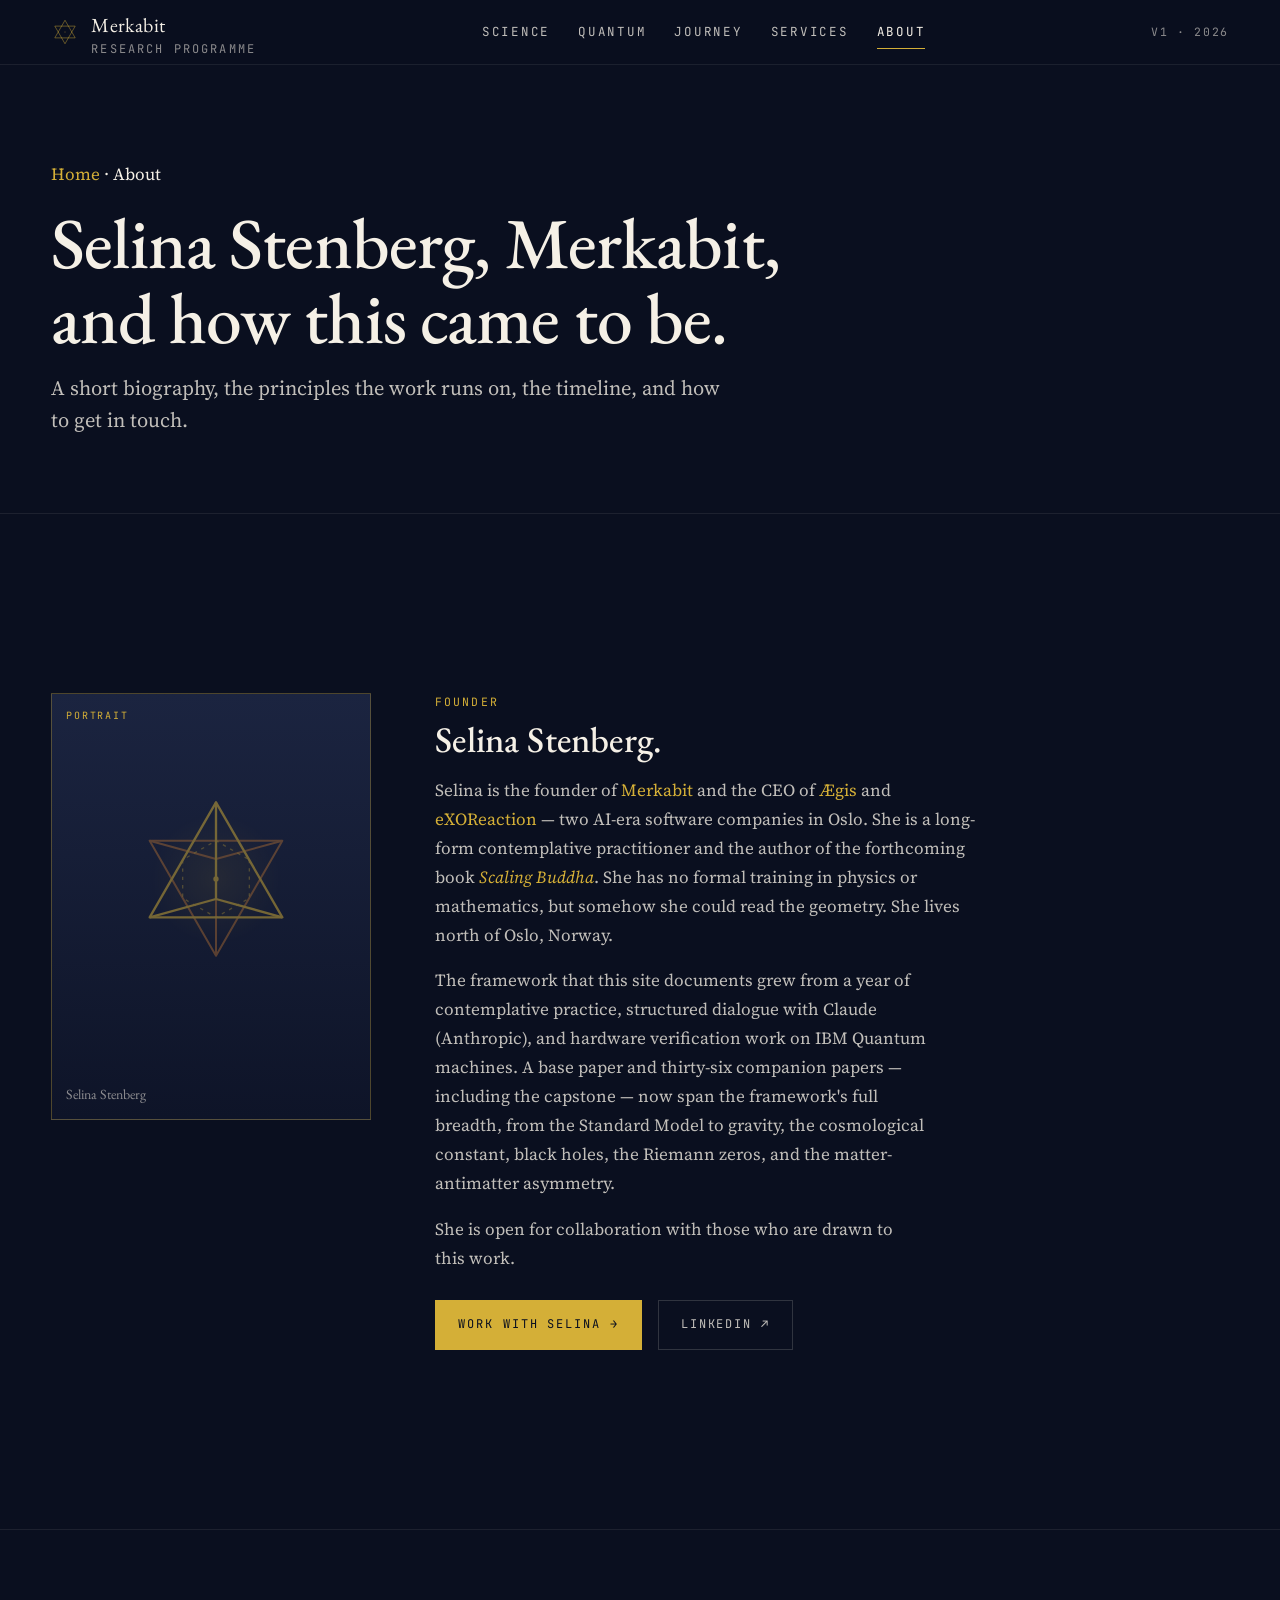
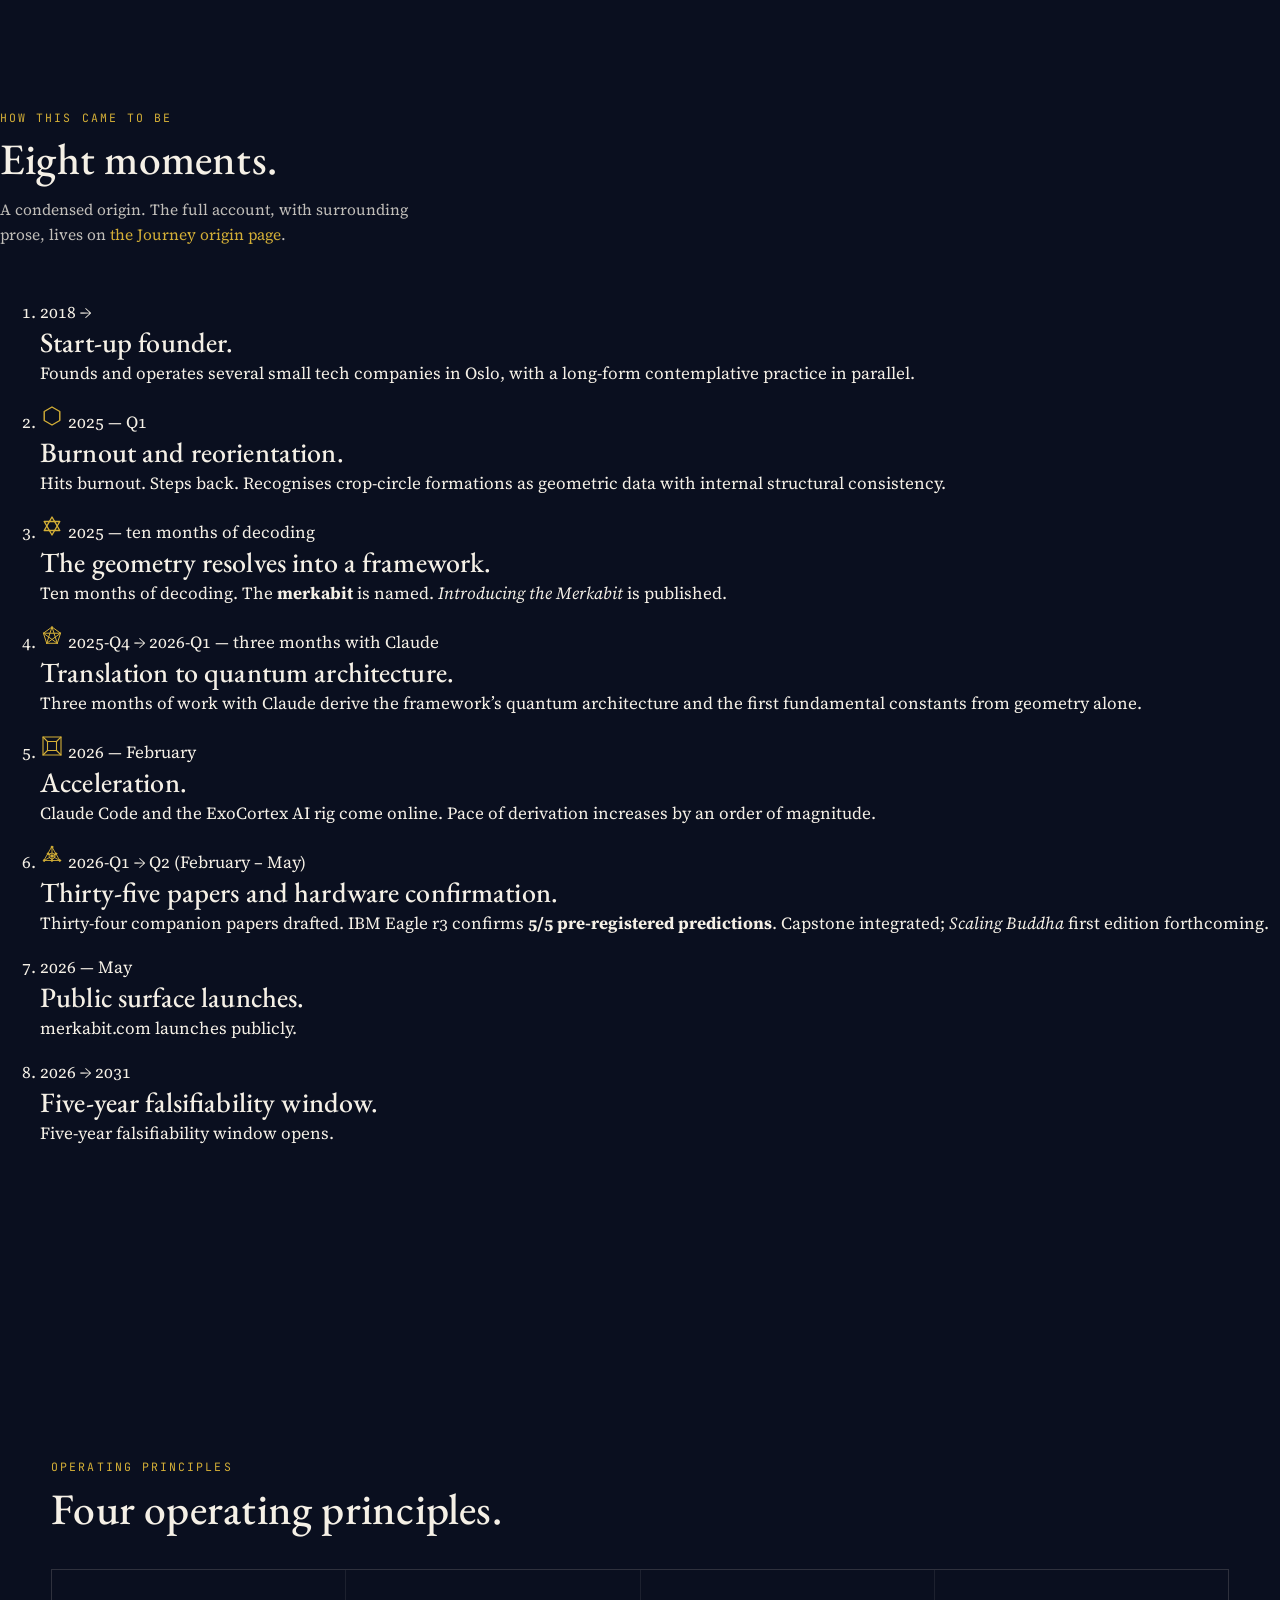
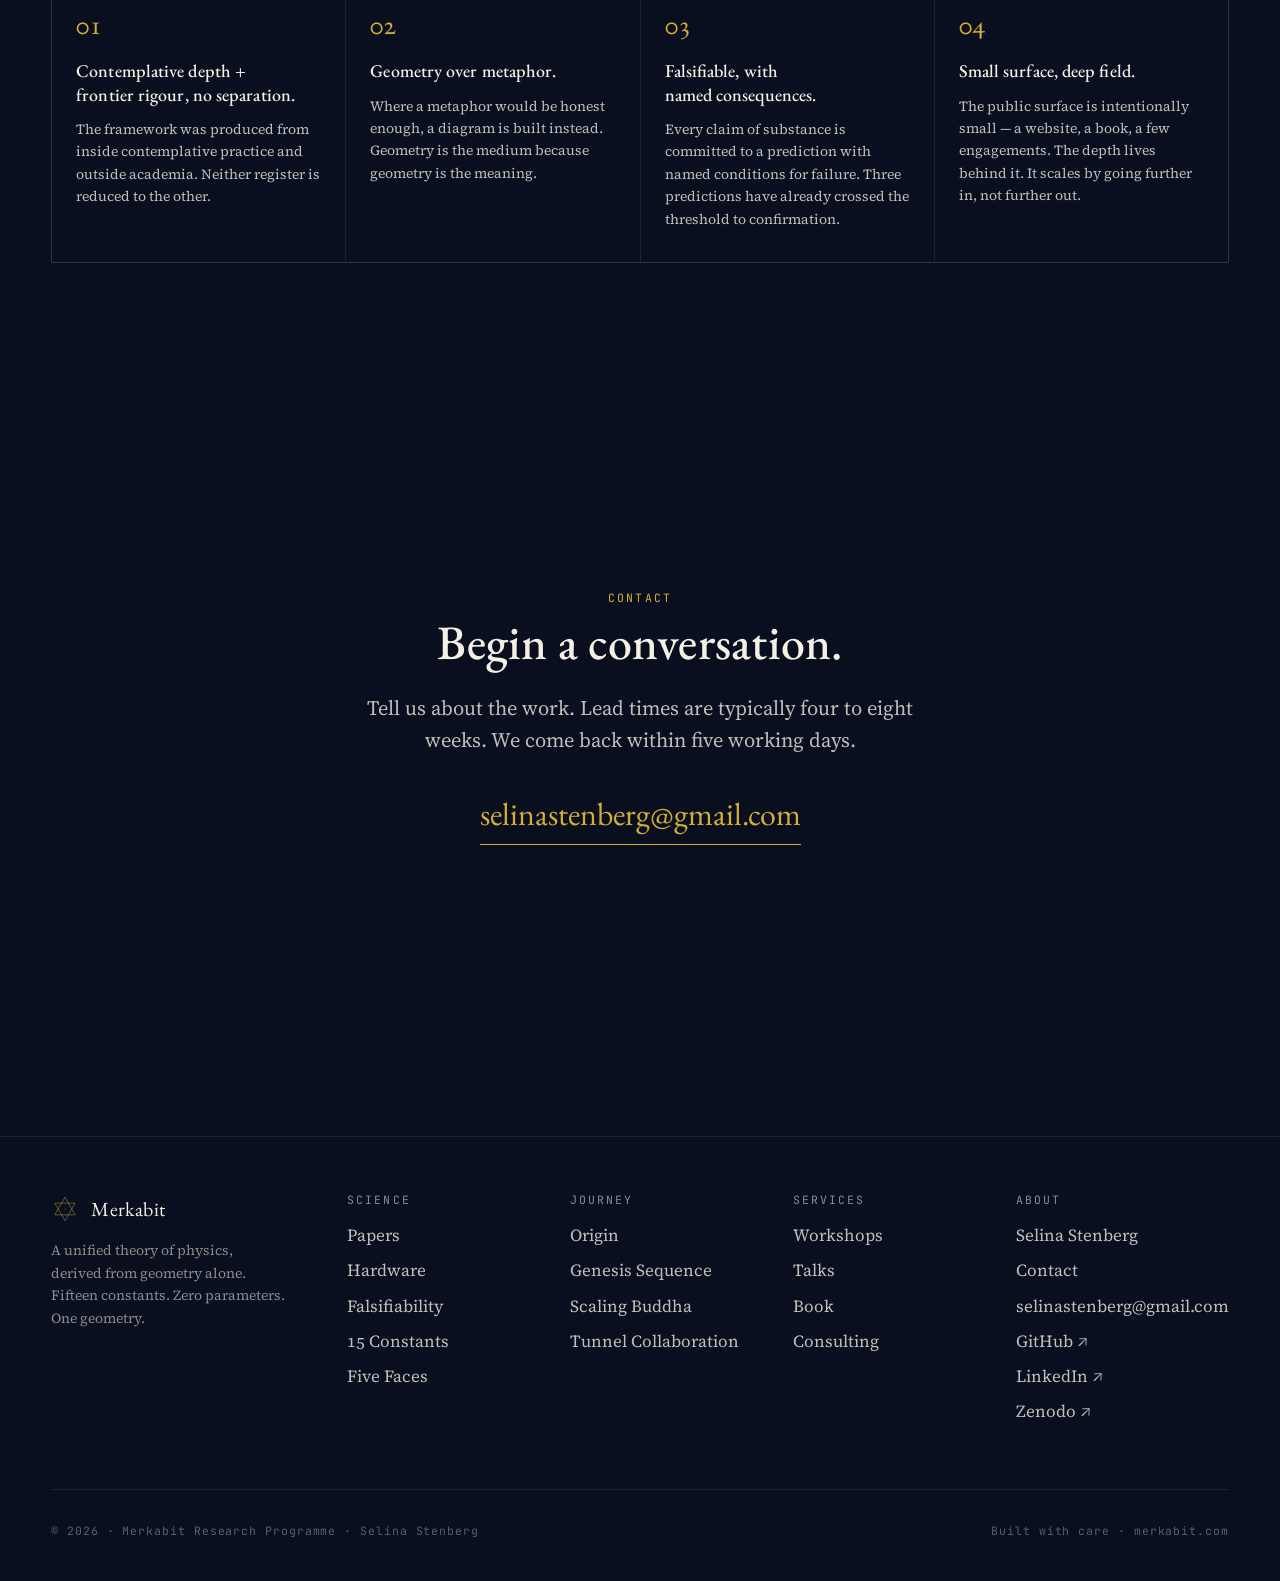
==== commit 8c8e5cc2: "Remove Thor Henning Hetland from the site; new contact email; swap RH papers for conductor-21 series" ====
--- a/about.html
+++ b/about.html
@@ -97,32 +97,13 @@
             <div class="eyebrow">Founder</div>
             <h2 style="margin-top:8px;">Selina Stenberg.</h2>
             <div class="body">
-              <p>Selina is the founder of <a href="https://merkabit.com" style="color:var(--gold);">Merkabit</a> and the CEO of <a href="https://xn--gis-xla.no/" target="_blank" rel="noopener" style="color:var(--gold);">Ægis</a> and <a href="https://www.exoreaction.com/en/home-page" target="_blank" rel="noopener" style="color:var(--gold);">eXOReaction</a> — two AI-era software companies in Oslo run with her business partner Thor Henning Hetland (CTO). She is a long-form contemplative practitioner and the author of the forthcoming book <em>Scaling Buddha</em>. She has no formal training in physics or mathematics, but somehow she could read the geometry. She lives north of Oslo, Norway.</p>
-              <p>The framework that this site documents grew from a year of contemplative practice, structured dialogue with Claude (Anthropic), and hardware verification work conducted in collaboration with Thor Henning Hetland on IBM Quantum machines. A base paper and thirty-six companion papers — including the capstone — now span the framework's full breadth, from the Standard Model to gravity, the cosmological constant, black holes, the Riemann zeros, and the matter-antimatter asymmetry.</p>
+              <p>Selina is the founder of <a href="https://merkabit.com" style="color:var(--gold);">Merkabit</a> and the CEO of <a href="https://xn--gis-xla.no/" target="_blank" rel="noopener" style="color:var(--gold);">Ægis</a> and <a href="https://www.exoreaction.com/en/home-page" target="_blank" rel="noopener" style="color:var(--gold);">eXOReaction</a> — two AI-era software companies in Oslo. She is a long-form contemplative practitioner and the author of the forthcoming book <em>Scaling Buddha</em>. She has no formal training in physics or mathematics, but somehow she could read the geometry. She lives north of Oslo, Norway.</p>
+              <p>The framework that this site documents grew from a year of contemplative practice, structured dialogue with Claude (Anthropic), and hardware verification work on IBM Quantum machines. A base paper and thirty-six companion papers — including the capstone — now span the framework's full breadth, from the Standard Model to gravity, the cosmological constant, black holes, the Riemann zeros, and the matter-antimatter asymmetry.</p>
               <p>She is open for collaboration with those who are drawn to this work.</p>
             </div>
             <div class="row gap-sm" style="margin-top: 28px;">
               <a class="btn btn--solid" href="services.html">Work with Selina →</a>
               <a class="btn btn--ghost" href="https://www.linkedin.com/in/selinas/" target="_blank" rel="noopener">LinkedIn ↗</a>
-            </div>
-          </div>
-        </div>
-
-        <div class="bio-grid" id="bio-thor">
-          <div class="portrait" data-label="Portrait" data-name="Thor Henning Hetland">
-            <div class="geo" id="portrait-thor-geo"></div>
-          </div>
-          <div class="bio">
-            <div class="eyebrow">CTO · Hardware lead</div>
-            <h2 style="margin-top:8px;">Thor Henning Hetland.</h2>
-            <div class="body">
-              <p>Thor is <a href="https://merkabit.com" style="color:var(--gold);">Merkabit</a>'s CTO and the architect of the framework's hardware-verification programme. He is Selina's business partner and the CTO of <a href="https://xn--gis-xla.no/" target="_blank" rel="noopener" style="color:var(--gold);">Ægis</a> and <a href="https://www.exoreaction.com/en/home-page" target="_blank" rel="noopener" style="color:var(--gold);">eXOReaction</a> — the two AI-era software companies they run together in Oslo. He has more than thirty years of software-engineering experience, an MSc in Software Development from NTNU (1996), and was named the first Java Champion in Scandinavia in 2005. He is co-founder of JavaZone — Scandinavia's largest developer conference — the founder of eXOReaction, and CTO of Quadim.</p>
-              <p>He built — and continues to develop — the <strong>ExoCortex</strong>: a knowledge-infrastructure stack including the <em>Synthesis</em> indexing platform, the Knowledge Context Protocol (KCP), and the Claude Code integrations (kcp-commands and kcp-memory) that turn AI agents into long-context collaborators. In February 2026, the ExoCortex rig increased the merkabit research programme's pace of derivation by an order of magnitude — what previously took weeks now took hours.</p>
-              <p>He leads all hardware execution. The five-out-of-five pre-registered predictions confirmed on IBM Eagle r3 (Papers 24–26) were submitted by Thor between 6 and 12 April 2026; the cross-architecture mirror of the Pentachoric Verification Protocol on Google Willow Phase 2 is also under his direction.</p>
-            </div>
-            <div class="row gap-sm" style="margin-top: 28px;">
-              <a class="btn btn--ghost" href="https://wiki.totto.org/about/" target="_blank" rel="noopener">wiki.totto.org ↗</a>
-              <a class="btn btn--ghost" href="https://wiki.totto.org/knowledge-infrastructure/" target="_blank" rel="noopener">ExoCortex ↗</a>
             </div>
           </div>
         </div>
@@ -183,7 +164,7 @@
         <p class="lede" style="margin: 24px auto 0; max-width: 56ch;">
           Tell us about the work. Lead times are typically four to eight weeks. We come back within five working days.
         </p>
-        <a class="email-link" href="mailto:selina@exoreaction.com">selina@exoreaction.com</a>
+        <a class="email-link" href="mailto:selinastenberg@gmail.com">selinastenberg@gmail.com</a>
       </div>
     </section>
 
@@ -194,7 +175,6 @@
   <script src="scripts/chrome.js"></script>
   <script>
     document.getElementById('portrait-geo').innerHTML = MerkabitGeo.merkabit3D({ size: 200 });
-    document.getElementById('portrait-thor-geo').innerHTML = MerkabitGeo.pentachoron({ size: 200 });
     if (window.MerkabitTimeline) MerkabitTimeline.renderCompact(document.getElementById('about-timeline'));
   </script>
 </body>
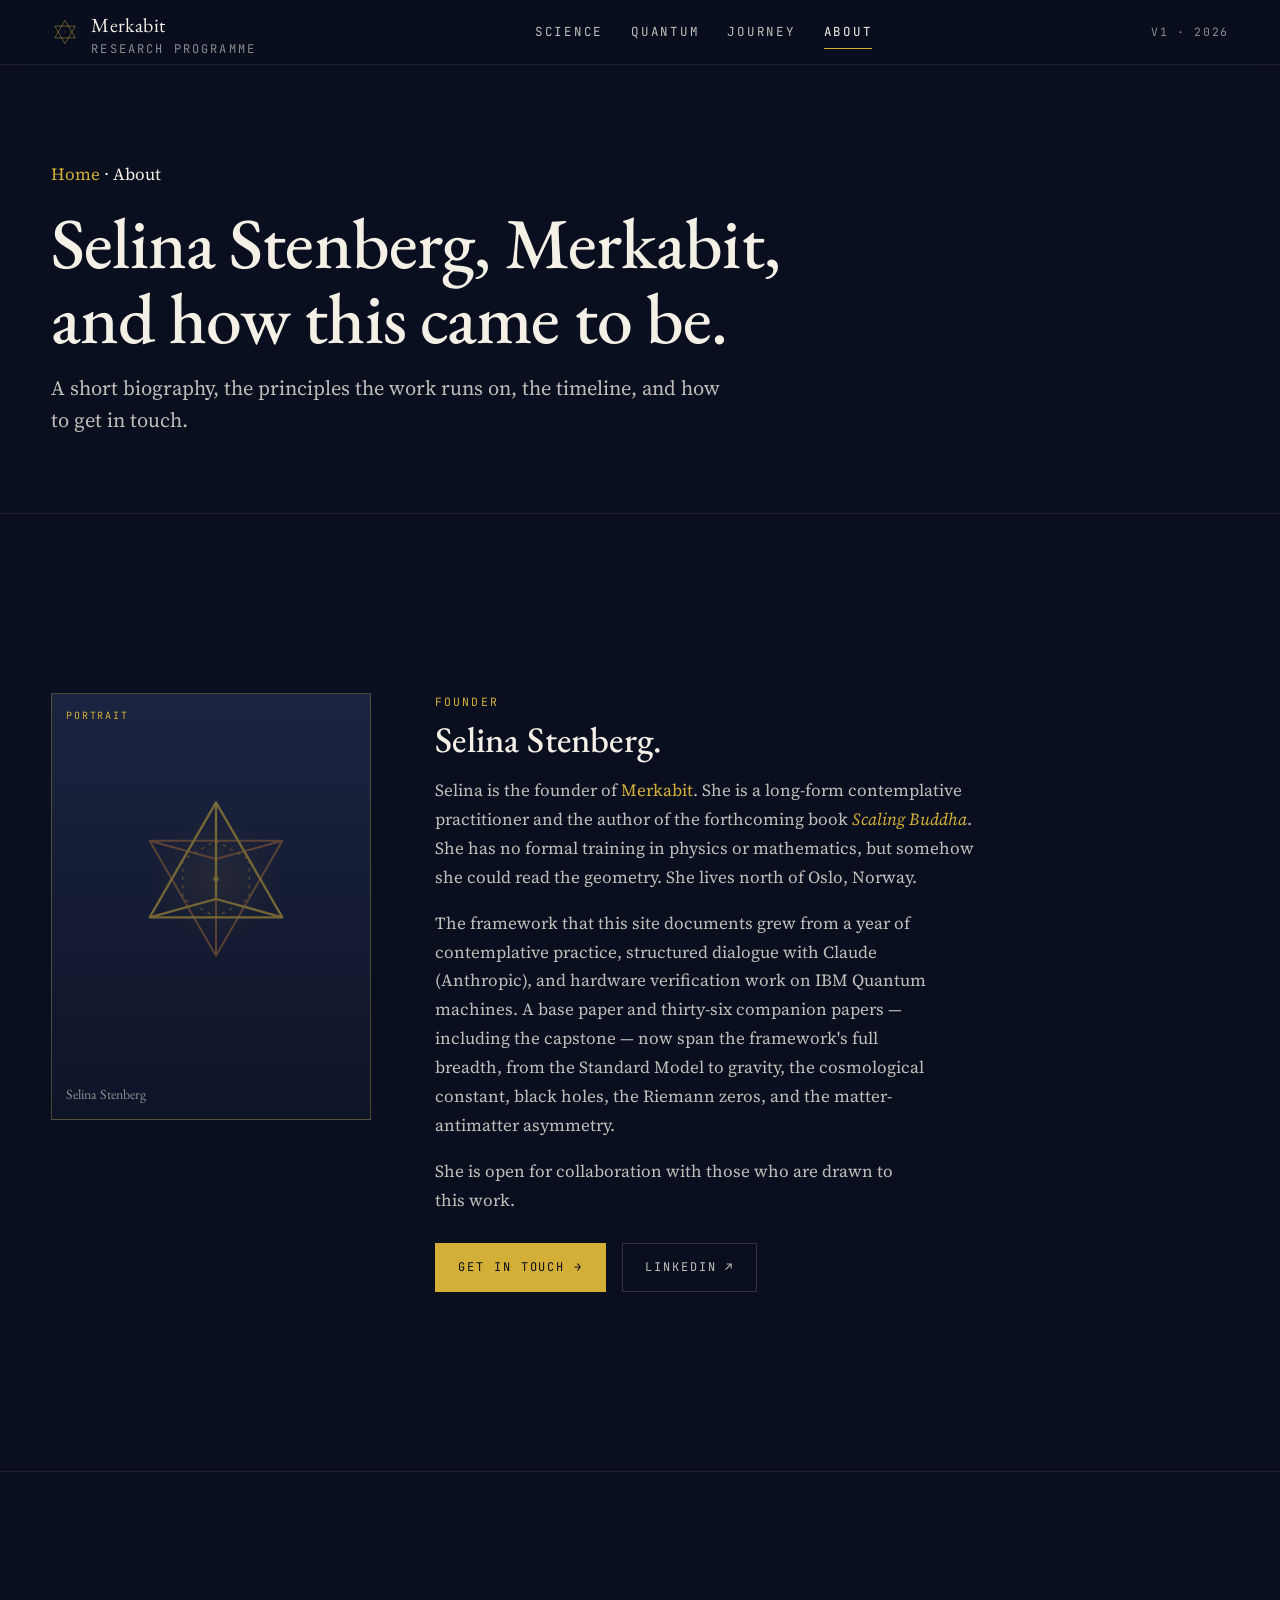
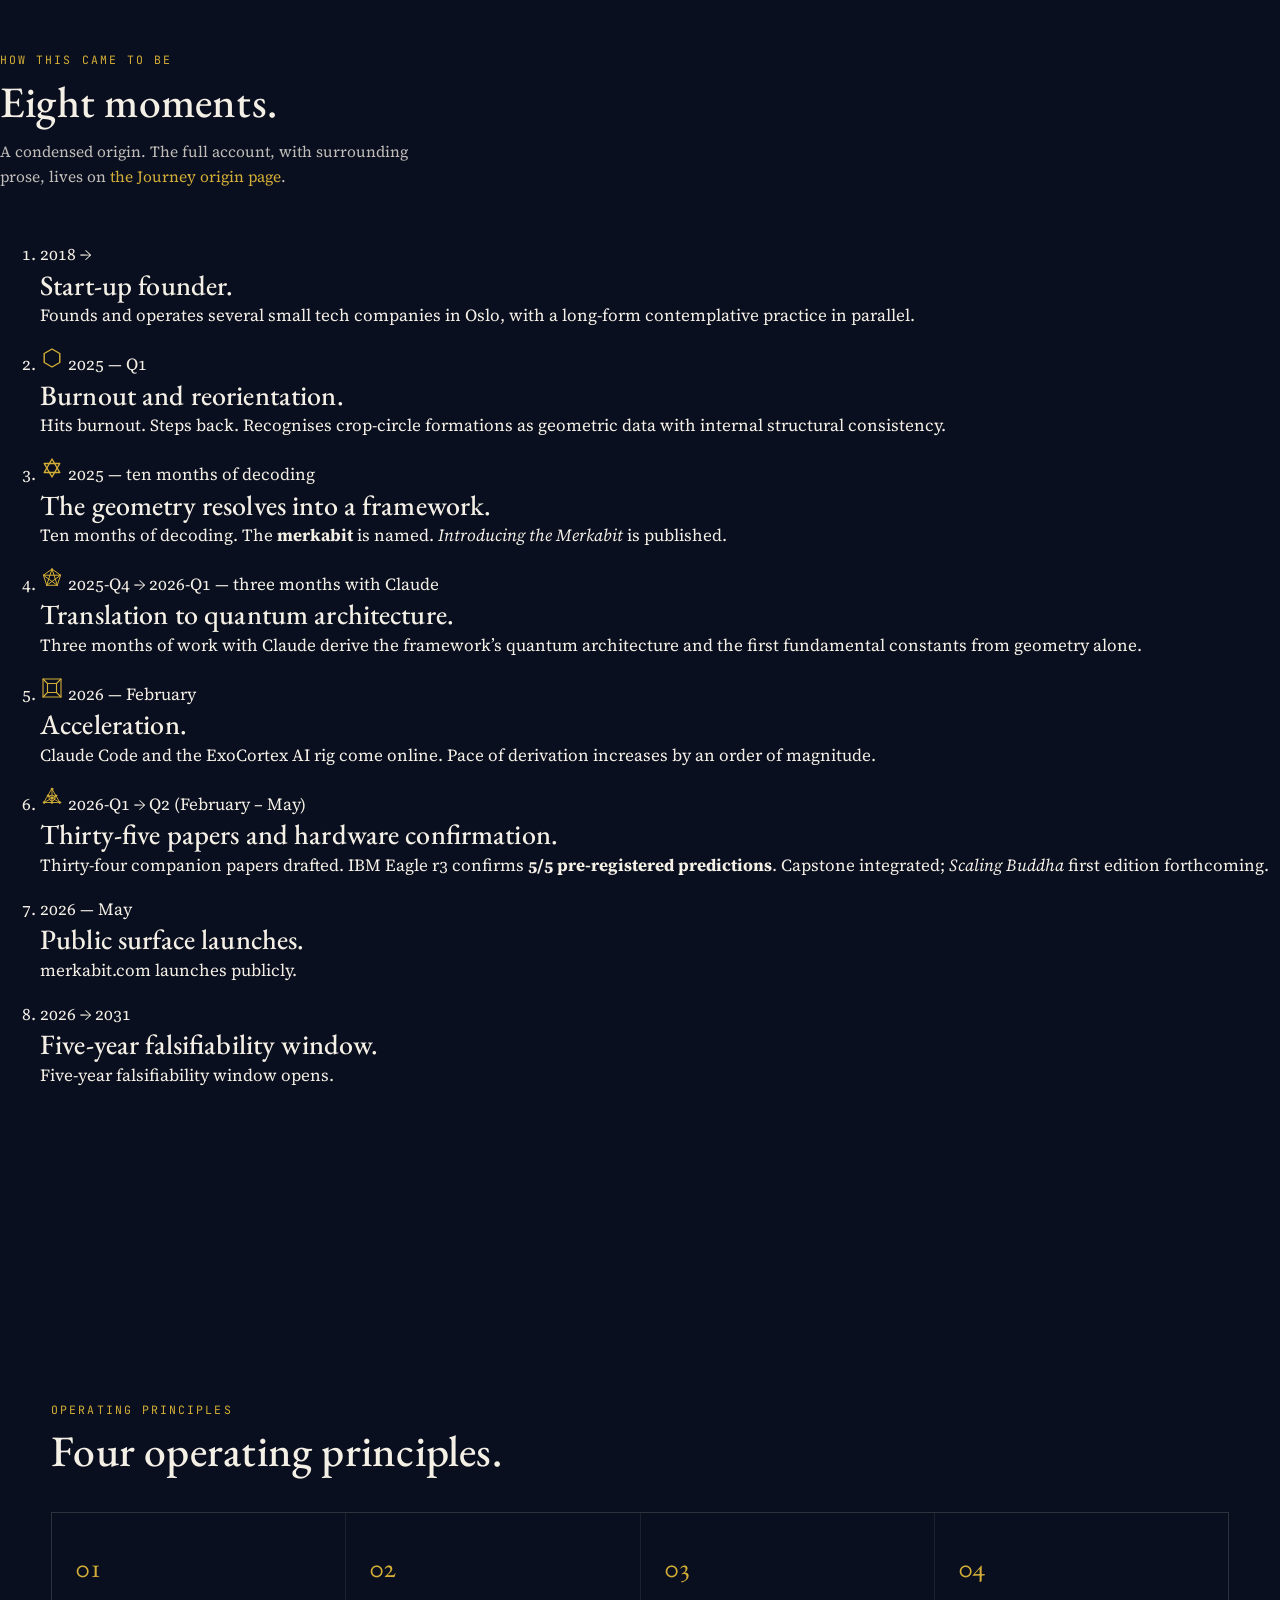
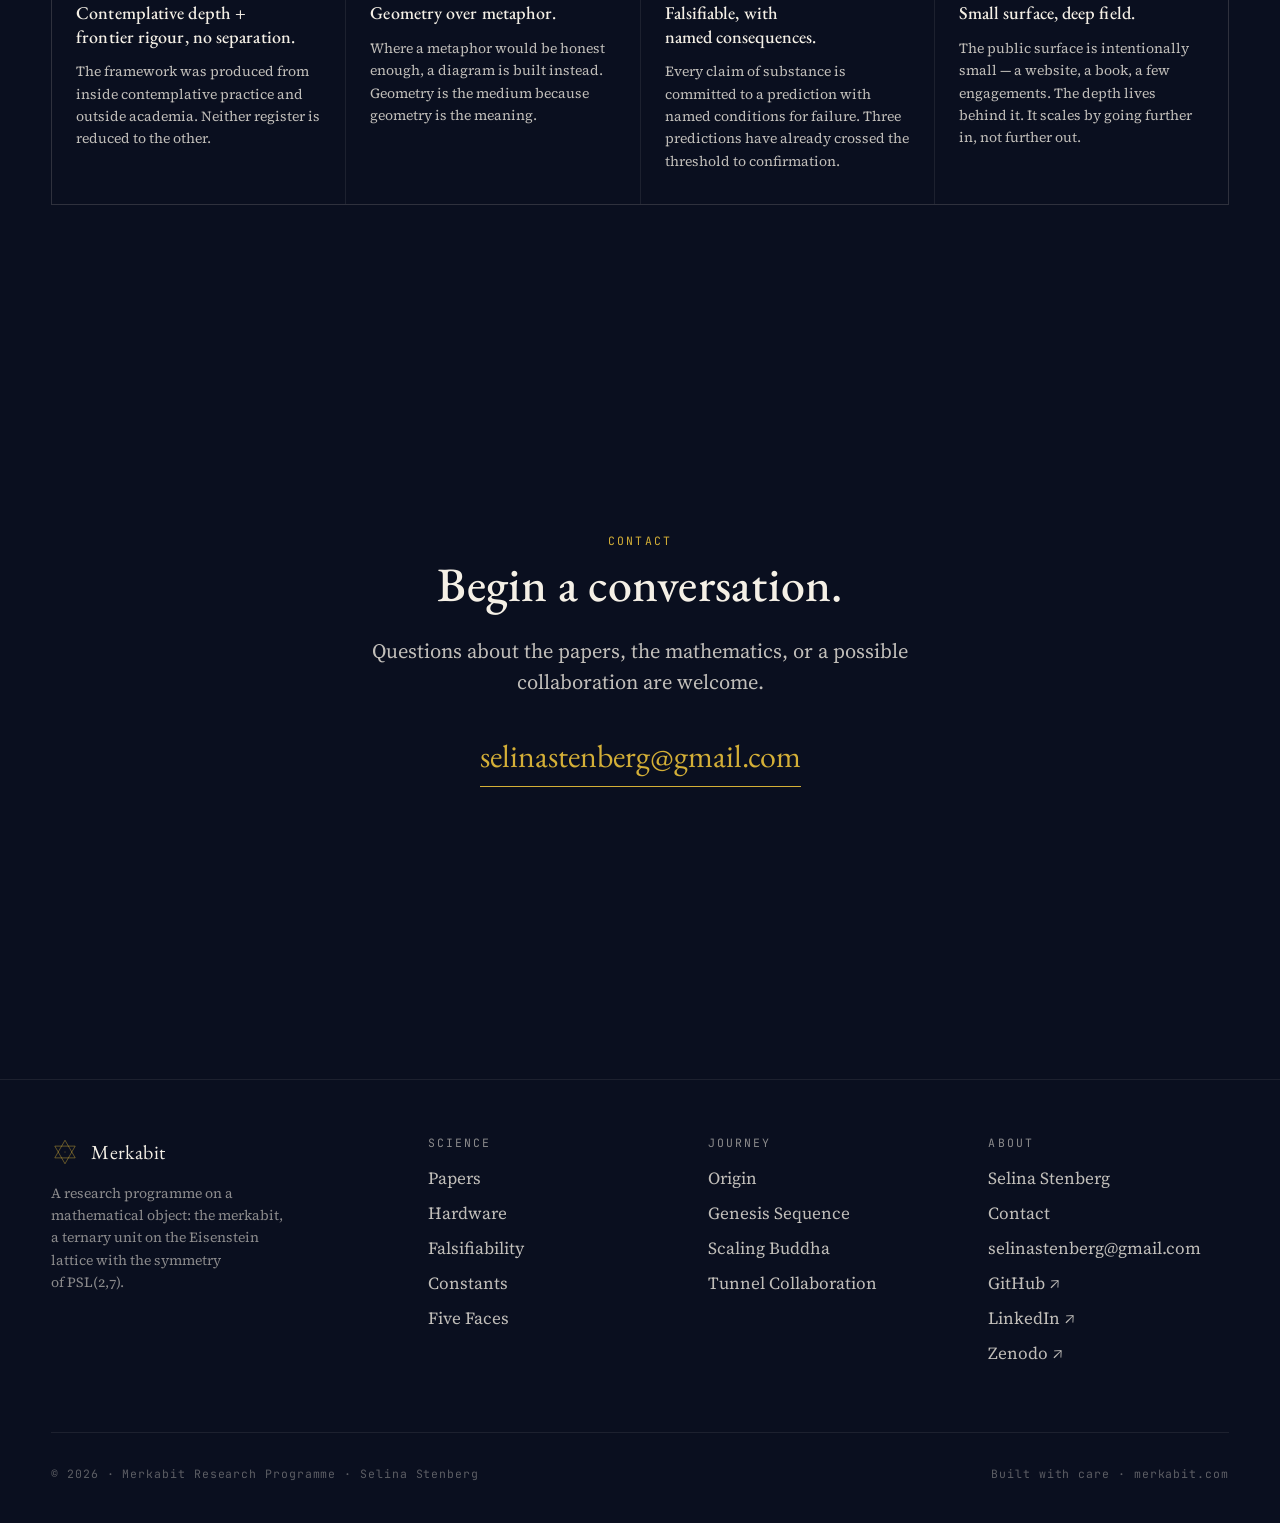
==== commit 03114fb9: "Remove the Services page, Ægis and eXOReaction references services.html is now a redirect stub to ab" ====
--- a/about.html
+++ b/about.html
@@ -97,12 +97,12 @@
             <div class="eyebrow">Founder</div>
             <h2 style="margin-top:8px;">Selina Stenberg.</h2>
             <div class="body">
-              <p>Selina is the founder of <a href="https://merkabit.com" style="color:var(--gold);">Merkabit</a> and the CEO of <a href="https://xn--gis-xla.no/" target="_blank" rel="noopener" style="color:var(--gold);">Ægis</a> and <a href="https://www.exoreaction.com/en/home-page" target="_blank" rel="noopener" style="color:var(--gold);">eXOReaction</a> — two AI-era software companies in Oslo. She is a long-form contemplative practitioner and the author of the forthcoming book <em>Scaling Buddha</em>. She has no formal training in physics or mathematics, but somehow she could read the geometry. She lives north of Oslo, Norway.</p>
+              <p>Selina is the founder of <a href="https://merkabit.com" style="color:var(--gold);">Merkabit</a>. She is a long-form contemplative practitioner and the author of the forthcoming book <em>Scaling Buddha</em>. She has no formal training in physics or mathematics, but somehow she could read the geometry. She lives north of Oslo, Norway.</p>
               <p>The framework that this site documents grew from a year of contemplative practice, structured dialogue with Claude (Anthropic), and hardware verification work on IBM Quantum machines. A base paper and thirty-six companion papers — including the capstone — now span the framework's full breadth, from the Standard Model to gravity, the cosmological constant, black holes, the Riemann zeros, and the matter-antimatter asymmetry.</p>
               <p>She is open for collaboration with those who are drawn to this work.</p>
             </div>
             <div class="row gap-sm" style="margin-top: 28px;">
-              <a class="btn btn--solid" href="services.html">Work with Selina →</a>
+              <a class="btn btn--solid" href="#contact">Get in touch →</a>
               <a class="btn btn--ghost" href="https://www.linkedin.com/in/selinas/" target="_blank" rel="noopener">LinkedIn ↗</a>
             </div>
           </div>
@@ -162,7 +162,7 @@
         <div class="eyebrow">Contact</div>
         <h2 style="margin-top:8px;">Begin a conversation.</h2>
         <p class="lede" style="margin: 24px auto 0; max-width: 56ch;">
-          Tell us about the work. Lead times are typically four to eight weeks. We come back within five working days.
+          Questions about the papers, the mathematics, or a possible collaboration are welcome.
         </p>
         <a class="email-link" href="mailto:selinastenberg@gmail.com">selinastenberg@gmail.com</a>
       </div>
--- a/styles/site.css
+++ b/styles/site.css
@@ -188,7 +188,7 @@
 }
 .site-footer .wrap--wide {
   display: grid;
-  grid-template-columns: 1.4fr repeat(4, 1fr);
+  grid-template-columns: 1.4fr repeat(3, 1fr);
   gap: 40px;
 }
 .site-footer h4 {
